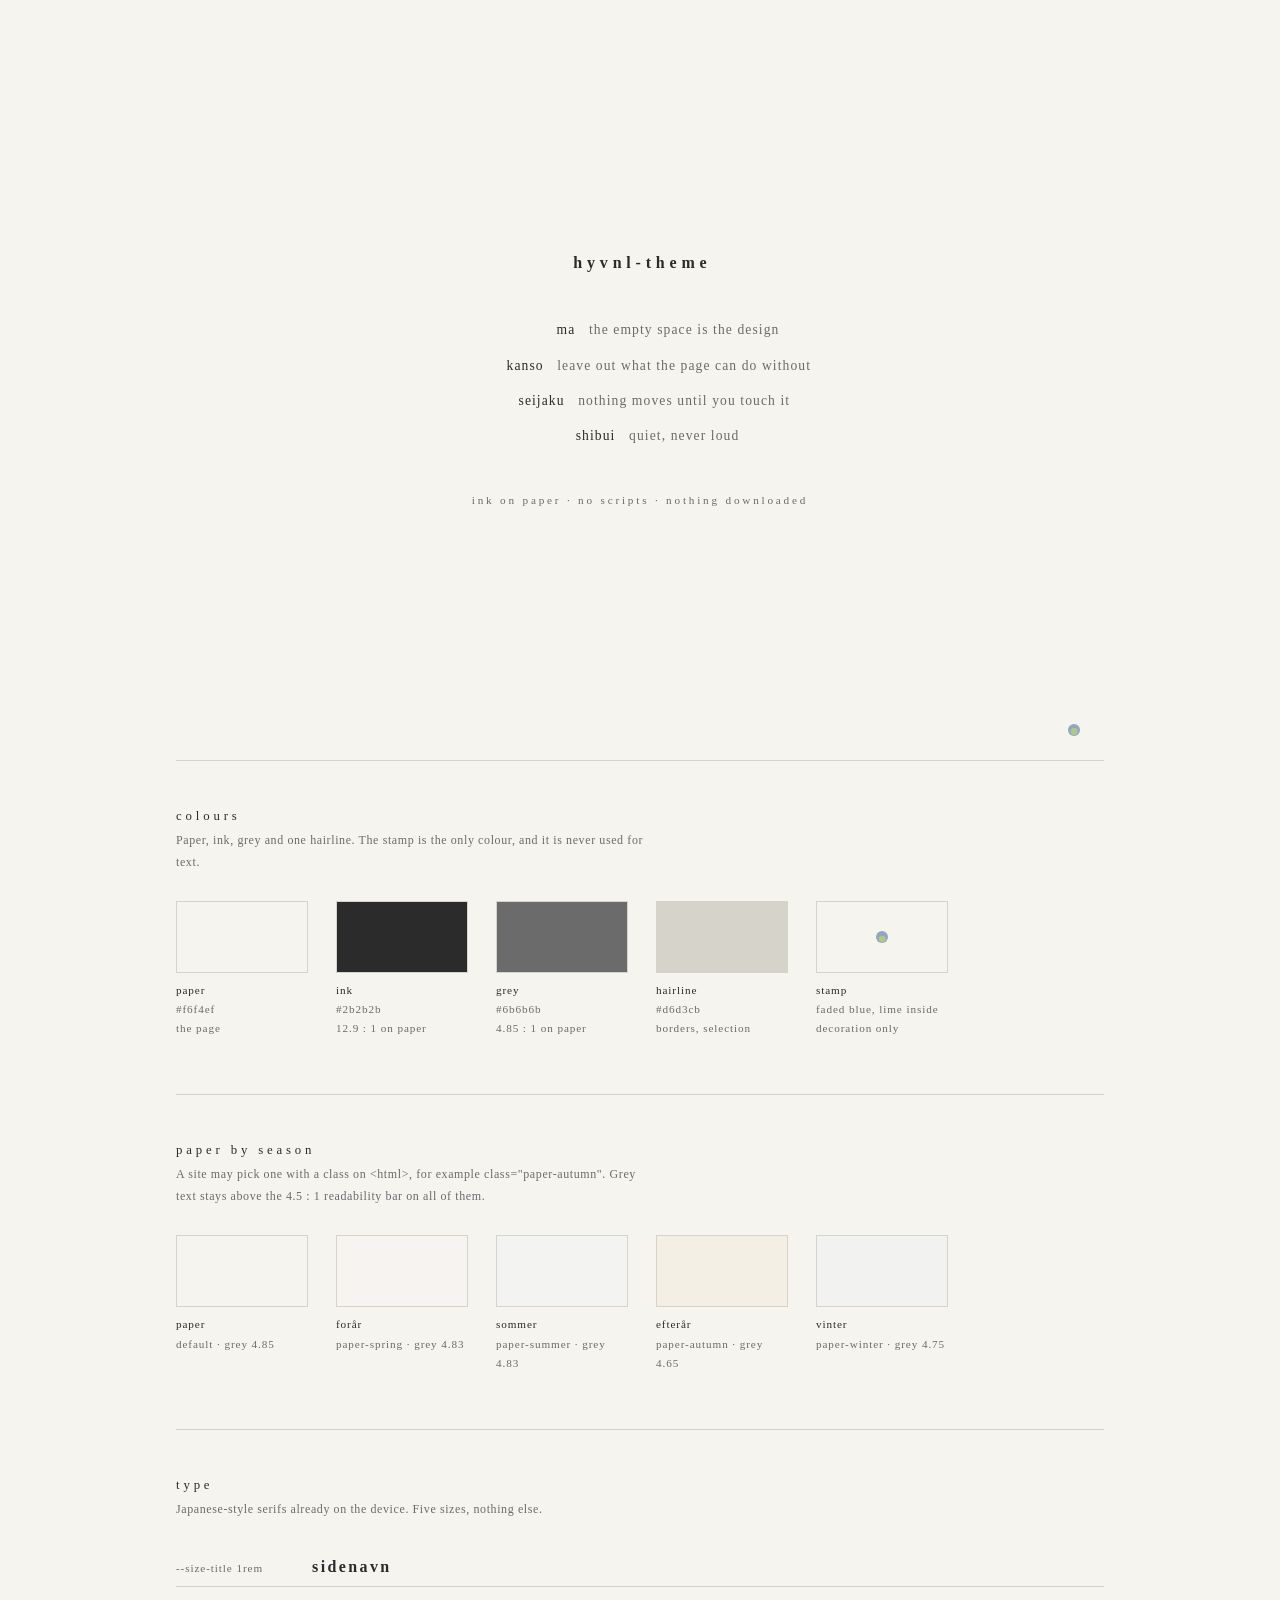
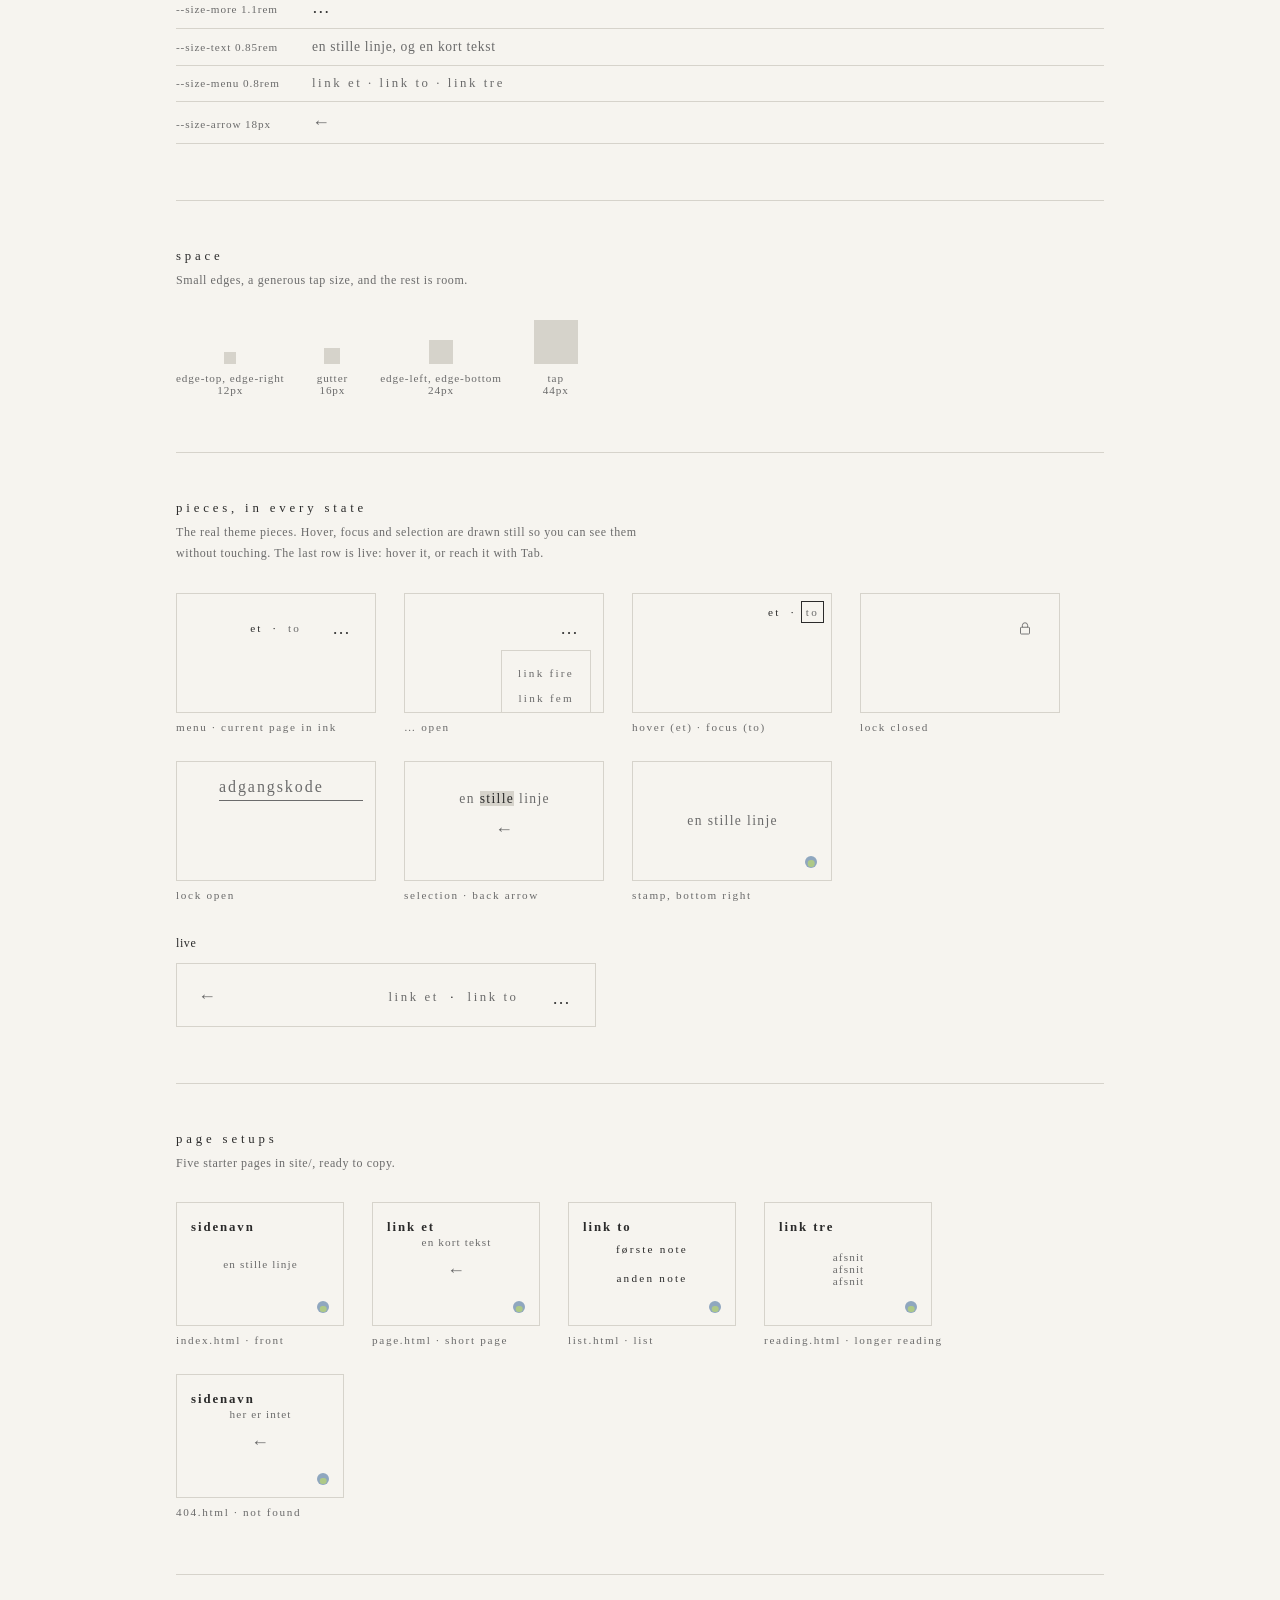
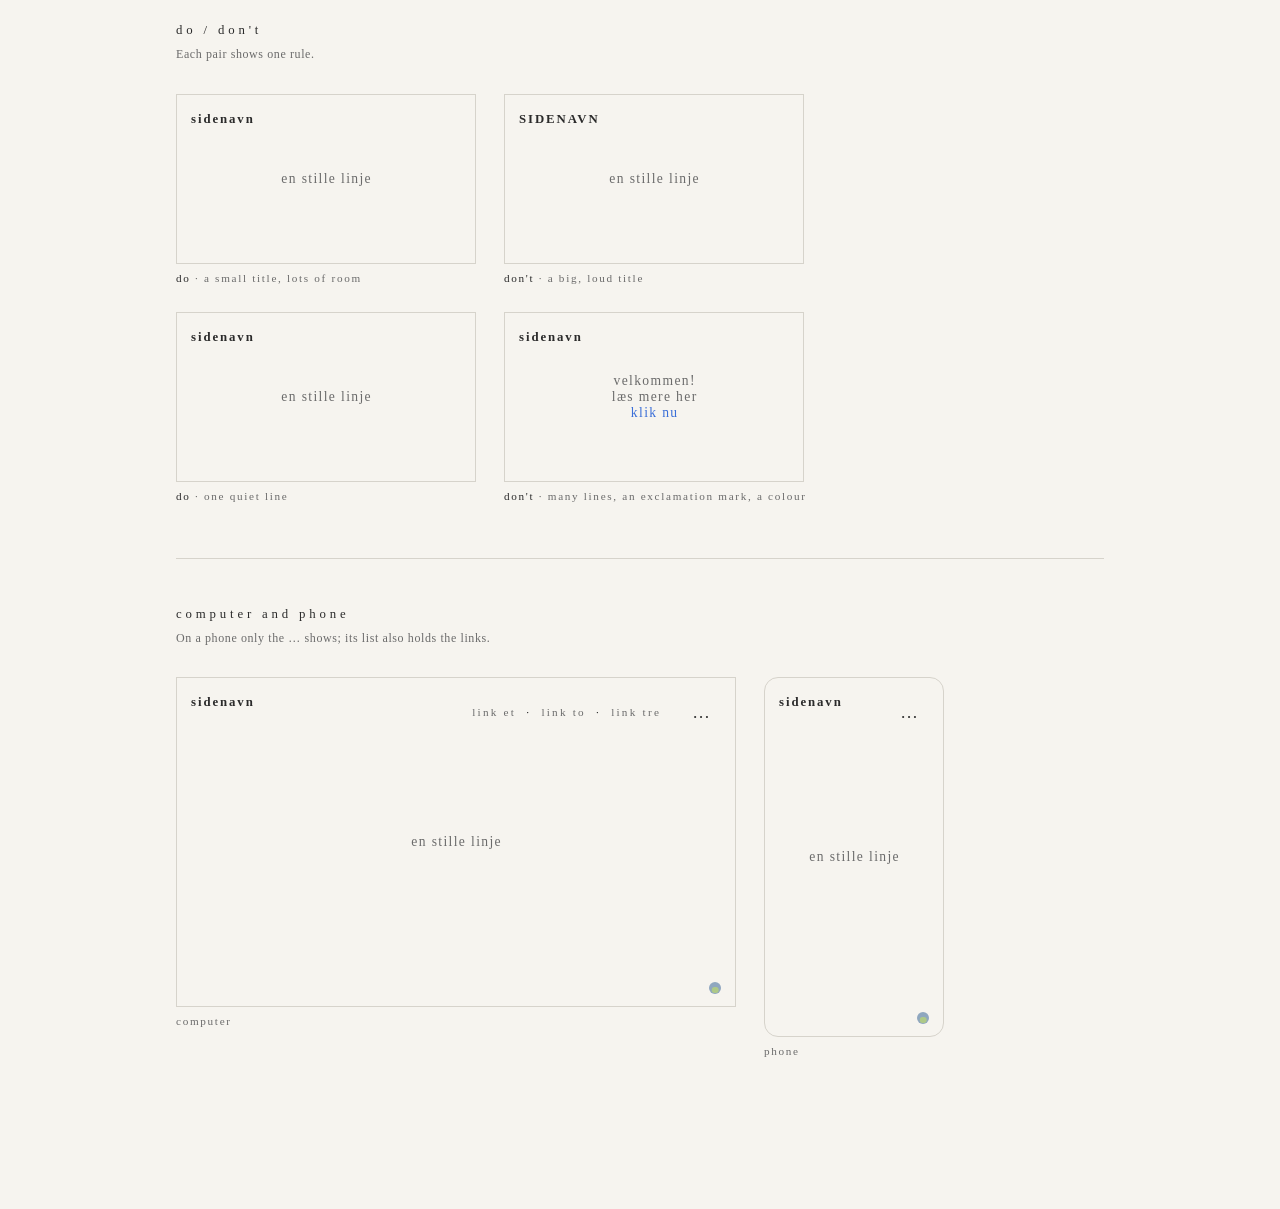
==== specimen/index.html @ 61dd1370 "fix: PNG backup for the tab icon (1.2.1) site/favicon-32.png is the stamp from favicon.svg as a 32x3" ====
<!doctype html>
<html lang="en">
<head>
<meta charset="utf-8">
<meta name="viewport" content="width=device-width, initial-scale=1">
<title>hyvnl-theme · specimen</title>
<link rel="stylesheet" href="../site/theme.css">
<link rel="stylesheet" href="specimen.css">
<link rel="icon" href="../site/favicon-32.png" sizes="32x32" type="image/png">
<link rel="icon" href="../site/favicon.svg" type="image/svg+xml">
<link rel="apple-touch-icon" href="../site/apple-touch-icon.png">
</head>
<body>
<div class="sp">

  <header class="sp-head" id="concept">
    <h1 class="sp-title">hyvnl-theme</h1>
    <ul class="concept">
      <li><b>ma</b>the empty space is the design</li>
      <li><b>kanso</b>leave out what the page can do without</li>
      <li><b>seijaku</b>nothing moves until you touch it</li>
      <li><b>shibui</b>quiet, never loud</li>
    </ul>
    <p class="sp-sub">ink on paper · no scripts · nothing downloaded</p>
    <span class="stamp" aria-hidden="true"></span>
  </header>

  <section class="sec" id="colours">
    <h2>colours</h2>
    <p>Paper, ink, grey and one hairline. The stamp is the only colour, and it is never used for text.</p>
    <div class="grid">
      <div class="sw"><div class="chip chip-paper"></div><b>paper</b>#f6f4ef<br>the page</div>
      <div class="sw"><div class="chip chip-ink"></div><b>ink</b>#2b2b2b<br>12.9 : 1 on paper</div>
      <div class="sw"><div class="chip chip-grey"></div><b>grey</b>#6b6b6b<br>4.85 : 1 on paper</div>
      <div class="sw"><div class="chip chip-hairline"></div><b>hairline</b>#d6d3cb<br>borders, selection</div>
      <div class="sw"><div class="chip"><span class="stamp" aria-hidden="true"></span></div><b>stamp</b>faded blue, lime inside<br>decoration only</div>
    </div>
  </section>

  <section class="sec" id="paper">
    <h2>paper by season</h2>
    <p>A site may pick one with a class on &lt;html&gt;, for example class="paper-autumn". Grey text stays above the 4.5 : 1 readability bar on all of them.</p>
    <div class="grid">
      <div class="sw"><div class="chip chip-paper"></div><b>paper</b>default · grey 4.85</div>
      <div class="sw"><div class="chip chip-spring"></div><b lang="da">forår</b>paper-spring · grey 4.83</div>
      <div class="sw"><div class="chip chip-summer"></div><b lang="da">sommer</b>paper-summer · grey 4.83</div>
      <div class="sw"><div class="chip chip-autumn"></div><b lang="da">efterår</b>paper-autumn · grey 4.65</div>
      <div class="sw"><div class="chip chip-winter"></div><b lang="da">vinter</b>paper-winter · grey 4.75</div>
    </div>
  </section>

  <section class="sec" id="type">
    <h2>type</h2>
    <p>Japanese-style serifs already on the device. Five sizes, nothing else.</p>
    <div class="type" lang="da">
      <div><code>--size-title 1rem</code><span class="t-title">sidenavn</span></div>
      <div><code>--size-more 1.1rem</code><span class="t-more">…</span></div>
      <div><code>--size-text 0.85rem</code><span class="t-text">en stille linje, og en kort tekst</span></div>
      <div><code>--size-menu 0.8rem</code><span class="t-menu">link et · link to · link tre</span></div>
      <div><code>--size-arrow 18px</code><span class="t-arrow">←</span></div>
    </div>
  </section>

  <section class="sec" id="space">
    <h2>space</h2>
    <p>Small edges, a generous tap size, and the rest is room.</p>
    <div class="space">
      <div><span class="box box-12"></span>edge-top, edge-right<br>12px</div>
      <div><span class="box box-16"></span>gutter<br>16px</div>
      <div><span class="box box-24"></span>edge-left, edge-bottom<br>24px</div>
      <div><span class="box box-44"></span>tap<br>44px</div>
    </div>
  </section>

  <section class="sec" id="pieces">
    <h2>pieces, in every state</h2>
    <p>The real theme pieces. Hover, focus and selection are drawn still so you can see them without touching. The last row is live: hover it, or reach it with Tab.</p>
    <div class="grid" lang="da" inert>
      <div><div class="frame"><nav class="menu"><ul class="menu-links"><li><a href="#" aria-current="page">et</a></li><li><span class="dot">·</span><a href="#">to</a></li></ul><details class="more"><summary>…</summary></details></nav></div><p class="cap" lang="en">menu · current page in ink</p></div>
      <div><div class="frame"><nav class="menu"><details class="more" open><summary>…</summary><ul><li><a href="#">link fire</a></li><li><a href="#">link fem</a></li></ul></details></nav></div><p class="cap" lang="en">… open</p></div>
      <div><div class="frame"><nav class="menu"><ul class="menu-links"><li><a href="#" class="show-hover">et</a></li><li><span class="dot">·</span><a href="#" class="show-focus">to</a></li></ul></nav></div><p class="cap" lang="en">hover (et) · focus (to)</p></div>
      <div><div class="frame"><form class="menu lock"><label class="lock-icon"><svg width="12" height="14" viewBox="0 0 16 18" fill="none" stroke="currentColor" stroke-width="1.2" focusable="false"><rect x="2" y="8" width="12" height="9" rx="1"/><path d="M4.5 8V5.5a3.5 3.5 0 0 1 7 0V8"/></svg></label></form></div><p class="cap" lang="en">lock closed</p></div>
      <div><div class="frame"><form class="menu lock" data-open><input class="lock-field" type="text" placeholder="adgangskode" aria-label="adgangskode"></form></div><p class="cap" lang="en">lock open</p></div>
      <div><div class="frame"><main class="center"><p class="line">en <span class="show-selection">stille</span> linje</p><a class="back" href="#">←</a></main></div><p class="cap" lang="en">selection · back arrow</p></div>
      <div><div class="frame"><main class="center"><p class="line">en stille linje</p><span class="stamp"></span></main></div><p class="cap" lang="en">stamp, bottom right</p></div>
    </div>
    <p class="cap"><b>live</b></p>
    <div class="live" lang="da">
      <a class="back" href="#pieces" aria-label="Tilbage til forsiden">←</a>
      <nav class="menu" aria-label="Menu"><ul class="menu-links"><li><a href="#pieces">link et</a></li><li><span class="dot" aria-hidden="true">·</span><a href="#pieces">link to</a></li></ul><details class="more"><summary aria-label="Flere links">…</summary><ul><li><a href="#pieces">link fire</a></li></ul></details></nav>
    </div>
  </section>

  <section class="sec" id="pages">
    <h2>page setups</h2>
    <p>Five starter pages in site/, ready to copy.</p>
    <div class="grid" lang="da" inert>
      <div><div class="frame frame-thumb"><main class="center"><p class="name">sidenavn</p><p class="line">en stille linje</p><span class="stamp"></span></main></div><p class="cap" lang="en">index.html · front</p></div>
      <div><div class="frame frame-thumb"><main class="center"><p class="name">link et</p><p class="line">en kort tekst</p><a class="back" href="#">←</a><span class="stamp"></span></main></div><p class="cap" lang="en">page.html · short page</p></div>
      <div><div class="frame frame-thumb"><main class="center"><p class="name">link to</p><ul class="list"><li>første note</li><li>anden note</li></ul><span class="stamp"></span></main></div><p class="cap" lang="en">list.html · list</p></div>
      <div><div class="frame frame-thumb"><main class="center reading"><p class="name">link tre</p><p class="line">afsnit</p><p class="line">afsnit</p><p class="line">afsnit</p><span class="stamp"></span></main></div><p class="cap" lang="en">reading.html · longer reading</p></div>
      <div><div class="frame frame-thumb"><main class="center"><p class="name">sidenavn</p><p class="line">her er intet</p><a class="back" href="#">←</a><span class="stamp"></span></main></div><p class="cap" lang="en">404.html · not found</p></div>
    </div>
  </section>

  <section class="sec" id="dodont">
    <h2>do / don't</h2>
    <p>Each pair shows one rule.</p>
    <div class="grid" lang="da" inert>
      <div><div class="frame frame-wide"><main class="center"><p class="name">sidenavn</p><p class="line">en stille linje</p></main></div><p class="cap" lang="en"><b>do</b> · a small title, lots of room</p></div>
      <div><div class="frame frame-wide"><main class="center"><p class="name dont-big">SIDENAVN</p><p class="line">en stille linje</p></main></div><p class="cap" lang="en"><b>don't</b> · a big, loud title</p></div>
      <div><div class="frame frame-wide"><main class="center"><p class="name">sidenavn</p><p class="line">en stille linje</p></main></div><p class="cap" lang="en"><b>do</b> · one quiet line</p></div>
      <div><div class="frame frame-wide"><main class="center"><p class="name">sidenavn</p><p class="line">velkommen!</p><p class="line">læs mere her</p><p class="line dont-colour">klik nu</p></main></div><p class="cap" lang="en"><b>don't</b> · many lines, an exclamation mark, a colour</p></div>
    </div>
  </section>

  <section class="sec" id="devices">
    <h2>computer and phone</h2>
    <p>On a phone only the … shows; its list also holds the links.</p>
    <div class="grid" lang="da" inert>
      <div><div class="frame frame-desk"><nav class="menu"><ul class="menu-links"><li><a href="#">link et</a></li><li><span class="dot">·</span><a href="#">link to</a></li><li><span class="dot">·</span><a href="#">link tre</a></li></ul><details class="more"><summary>…</summary></details></nav><main class="center"><p class="name">sidenavn</p><p class="line">en stille linje</p><span class="stamp"></span></main></div><p class="cap" lang="en">computer</p></div>
      <div><div class="frame frame-phone"><nav class="menu"><details class="more"><summary>…</summary></details></nav><main class="center"><p class="name">sidenavn</p><p class="line">en stille linje</p><span class="stamp"></span></main></div><p class="cap" lang="en">phone</p></div>
    </div>
  </section>

</div>
</body>
</html>
---- site/theme.css ----
/* hyvnl-theme 1.2.1
   The shared look for my sites: ink on paper, lots of empty space.
   Don't edit this copy. Change it in the hyvnl-theme repo, then copy it in again.
   Guide: GUIDE.md in the hyvnl-theme repo. */

/* ---------- tokens: every named value, by its job ---------- */
:root {
  /* colours (always light; the stamp is the only accent, never used for text) */
  --paper: #f6f4ef;
  --ink: #2b2b2b;
  --grey: #6b6b6b;
  --hairline: #d6d3cb;
  --stamp-blue: #8fa7bf;
  --stamp-lime: rgba(200, 230, 90, 0.55);

  /* paper by season: a site picks one with a class on <html> (see below) */
  --paper-spring: #f7f3f0;
  --paper-summer: #f3f4f1;
  --paper-autumn: #f4efe4;
  --paper-winter: #f2f2f0;

  /* font: Japanese-style serifs already on the device; nothing is downloaded */
  --font: "Hiragino Mincho ProN", "Yu Mincho", YuMincho, Georgia, serif;

  /* sizes */
  --size-title: 1rem;
  --size-menu: 0.8rem;
  --size-text: 0.85rem;
  --size-more: 1.1rem;
  --size-input: 16px;
  --size-arrow: 18px;
  --size-stamp: 12px;

  /* spacing */
  --edge-top: 12px;
  --edge-left: 24px;
  --edge-right: 12px;
  --edge-bottom: 24px;
  --tap: 44px;
  --gutter: 16px;

  /* motion: how slowly a link turns from grey to ink */
  --ink-fade: 0.6s;
}

/* ---------- paper by season: <html lang="da" class="paper-autumn"> ---------- */
:root.paper-spring { --paper: var(--paper-spring); }
:root.paper-summer { --paper: var(--paper-summer); }
:root.paper-autumn { --paper: var(--paper-autumn); }
:root.paper-winter { --paper: var(--paper-winter); }

/* ---------- base ---------- */
* { box-sizing: border-box; }
html, body { height: 100%; margin: 0; }
body {
  background: var(--paper);
  color: var(--ink);
  font-family: var(--font);
  font-weight: normal;
}
a { color: var(--grey); text-decoration: none; }
a:hover { color: var(--ink); }
a[aria-current="page"] { color: var(--ink); }
a:focus-visible, summary:focus-visible { outline: 1px solid var(--ink); outline-offset: 4px; }
::selection { background: var(--hairline); color: var(--ink); }
a, .lock-icon { transition: color var(--ink-fade) ease; }

/* ---------- menu: top right, links with a dot between, "…" folds out more ----------
   z-index keeps the menu above main.center (full height, positioned, and later in the page),
   so the links, "…" and the lock take clicks. The stamp stays below it. */
.menu {
  position: absolute;
  z-index: 2;
  top: var(--edge-top);
  right: var(--edge-right);
  display: flex;
  align-items: center;
  gap: 1.6em;
  font-size: var(--size-menu);
  letter-spacing: 0.2em;
}
.menu ul { margin: 0; padding: 0; list-style: none; }
.menu-links { display: flex; gap: 0.9em; }
.dot { margin-right: 0.9em; }
.more { position: relative; }
.more summary {
  display: block;
  min-width: var(--tap);
  line-height: var(--tap);
  text-align: center;
  list-style: none;
  cursor: pointer;
  color: var(--ink);
  font-size: var(--size-more);
  letter-spacing: 0;
}
.more summary::-webkit-details-marker { display: none; }
.more ul {
  position: absolute;
  top: 100%;
  right: 0;
  padding: 10px 16px;
  background: var(--paper);
  border: 1px solid var(--hairline);
  text-align: right;
  white-space: nowrap;
  line-height: 2.2;
}
.phone-only { display: none; }

/* ---------- centre: everything else sits in the middle of the screen ---------- */
.center {
  position: relative;
  min-height: 100%;
  display: flex;
  flex-direction: column;
  align-items: center;
  justify-content: center;
  padding: 0 var(--gutter);
  text-align: center;
}

/* ---------- reading: a longer page starts high instead of in the middle ---------- */
.center.reading {
  justify-content: flex-start;
  padding-top: 20vh;
  padding-bottom: 96px;
}

/* ---------- corner title: top left ---------- */
.name {
  position: absolute;
  top: var(--edge-top);
  left: var(--edge-left);
  margin: 0;
  line-height: var(--tap);
  font-size: var(--size-title);
  font-weight: 600;
  letter-spacing: 0.15em;
  white-space: nowrap;
}

/* ---------- centred line (padding-left balances the letter spacing) ---------- */
.line {
  margin: 0;
  font-size: var(--size-text);
  letter-spacing: 0.1em;
  padding-left: 0.1em;
  color: var(--grey);
}

/* ---------- body text ---------- */
.text {
  max-width: 26em;
  margin: 0;
  font-size: var(--size-text);
  line-height: 2;
  letter-spacing: 0.05em;
  color: var(--grey);
}
.text + .text { margin-top: 1.4em; }
.text + .back { margin-top: 16px; }

/* ---------- list: a quiet column of links ---------- */
.list {
  margin: 0;
  padding: 0;
  list-style: none;
  font-size: var(--size-menu);
  letter-spacing: 0.2em;
  line-height: 2.6;
}
.list + .back { margin-top: 16px; }

/* ---------- back arrow ---------- */
.back {
  display: block;
  width: var(--tap);
  line-height: var(--tap);
  text-align: center;
  font-size: var(--size-arrow);
  letter-spacing: 0;
}
.back:hover, .back:focus { color: var(--ink); }

/* ---------- lock: the icon turns into a password field, no script ---------- */
.lock-field {
  width: 0; opacity: 0; padding: 4px 0; margin: 0;
  border: 0; border-bottom: 1px solid var(--grey); border-radius: 0;
  background: transparent; color: var(--ink);
  font: inherit; font-size: var(--size-input); letter-spacing: 0.12em;
  outline: none;
  transition: width .25s ease, opacity .25s ease;
}
.lock-field::placeholder { color: var(--grey); opacity: 1; }
.lock-field:focus { border-bottom-color: var(--ink); }
.lock-icon {
  display: flex; width: var(--tap); height: var(--tap);
  align-items: center; justify-content: center;
  color: var(--grey); cursor: pointer;
}
.lock-icon:hover { color: var(--ink); }
.lock:focus-within .lock-field, .lock[data-open] .lock-field { width: 9em; opacity: 1; }
.lock:focus-within .lock-icon, .lock[data-open] .lock-icon { display: none; }

/* ---------- stamp: a faded blue dot with a lime dot low inside, bottom right ----------
   Decoration only: <span class="stamp" aria-hidden="true"></span> as the last thing in main.center. */
.stamp {
  position: absolute;
  right: var(--edge-left);
  bottom: var(--edge-bottom);
  width: var(--size-stamp);
  height: var(--size-stamp);
  border-radius: 50%;
  background: var(--stamp-blue);
}
.stamp::after {
  content: "";
  position: absolute;
  left: 50%;
  bottom: 1px;
  width: 55%;
  height: 55%;
  transform: translateX(-50%);
  border-radius: 50%;
  background: var(--stamp-lime);
}

/* ---------- read by screen readers only ---------- */
.visually-hidden {
  position: absolute; width: 1px; height: 1px; padding: 0; margin: -1px;
  overflow: hidden; clip: rect(0 0 0 0); white-space: nowrap; border: 0;
}

/* ---------- less motion when the device asks for it ---------- */
@media (prefers-reduced-motion: reduce) {
  .lock-field, a, .lock-icon { transition: none; }
}

/* ---------- phone: narrower than 600px, only "…" shows ----------
   The number is written out because CSS doesn't allow variables inside @media. */
@media (max-width: 599px) {
  .menu-links { display: none; }
  .phone-only { display: block; }
}

/* ---------- print: ink on white paper, title and words only ---------- */
@media print {
  body { background: #fff; color: #000; }
  .menu, .back, .stamp { display: none; }
  .center, .center.reading { display: block; min-height: 0; padding: 0; text-align: left; }
  .name { position: static; margin-bottom: 1em; }
  .line, .text, .list, a { color: #000; }
  .text { max-width: none; }
}
---- specimen/specimen.css ----
/* hyvnl-theme specimen: layout for the specimen page only.
   Not part of the theme; sites never copy it. Colours and sizes come from theme tokens. */

body { height: auto; }
.sp { max-width: 960px; margin: 0 auto; padding: 0 var(--gutter) 96px; }

/* opening screen */
.sp-head {
  position: relative;
  min-height: min(92vh, 760px);
  display: flex; flex-direction: column; align-items: center; justify-content: center;
  text-align: center;
}
.sp-title { margin: 0 0 40px; font-size: var(--size-title); font-weight: 600; letter-spacing: 0.3em; padding-left: 0.3em; }
.concept { margin: 0; padding: 0; list-style: none; font-size: var(--size-text); letter-spacing: 0.08em; line-height: 2.6; color: var(--grey); }
.concept b { display: inline-block; min-width: 5.5em; margin-right: 1em; text-align: right; font-weight: normal; color: var(--ink); }
.sp-sub { margin: 40px 0 0; font-size: 0.7rem; letter-spacing: 0.25em; color: var(--grey); }

/* sections */
.sec { padding: 48px 0 56px; border-top: 1px solid var(--hairline); }
.sec h2 { margin: 0 0 6px; font-size: var(--size-menu); font-weight: normal; letter-spacing: 0.3em; }
.sec > p { max-width: 40em; margin: 0 0 28px; font-size: 0.75rem; line-height: 1.8; letter-spacing: 0.05em; color: var(--grey); }
.grid { display: flex; flex-wrap: wrap; gap: 28px; align-items: flex-start; }
.cap { margin: 8px 0 0; font-size: 0.7rem; letter-spacing: 0.15em; color: var(--grey); }
.cap b { font-weight: normal; color: var(--ink); }
.grid + .cap { margin: 32px 0 8px; }

/* a frame: a small copy of a page made of real theme pieces */
.grid > div { max-width: 100%; }
.frame { max-width: 100%; position: relative; width: 200px; height: 120px; overflow: hidden; background: var(--paper); border: 1px solid var(--hairline); }
.frame .center { height: 100%; }
.frame .menu { font-size: 0.7rem; }
.frame .name { font-size: 0.8rem; left: 14px; top: 2px; }
.frame .stamp { right: 14px; bottom: 12px; }
.frame-wide { width: 300px; height: 170px; }
.frame-desk { width: 560px; height: 330px; }
.frame-phone { width: 180px; height: 360px; border-radius: 14px; }
.frame-thumb { width: 168px; height: 124px; }
.frame-thumb .line, .frame-thumb .list { font-size: 0.7rem; }
.frame .center.reading { padding-top: 48px; padding-bottom: 0; }
/* frames and the live row show the computer menu on every screen, not the phone one */
.frame .menu-links, .live .menu-links { display: flex; }
/* on a phone the computer frame is drawn as a half-size miniature, so its menu fits */
@media (max-width: 599px) {
  .frame-desk.frame-desk { width: 560px; zoom: 0.5; }
}

/* colour chips */
.sw { width: 132px; font-size: 0.7rem; line-height: 1.7; letter-spacing: 0.08em; color: var(--grey); }
.sw b { display: block; font-weight: normal; color: var(--ink); }
.chip { height: 72px; margin-bottom: 8px; border: 1px solid var(--hairline); display: flex; align-items: center; justify-content: center; }
.chip .stamp { position: relative; right: auto; bottom: auto; }
.chip-paper { background: var(--paper); }
.chip-ink { background: var(--ink); }
.chip-grey { background: var(--grey); }
.chip-hairline { background: var(--hairline); }
.chip-spring { background: var(--paper-spring); }
.chip-summer { background: var(--paper-summer); }
.chip-autumn { background: var(--paper-autumn); }
.chip-winter { background: var(--paper-winter); }

/* type scale */
.type div { display: flex; align-items: baseline; gap: 24px; padding: 10px 0; border-bottom: 1px solid var(--hairline); }
.type code { flex: none; width: 10em; font-family: var(--font); font-size: 0.7rem; letter-spacing: 0.08em; color: var(--grey); }
.t-title { font-size: var(--size-title); font-weight: 600; letter-spacing: 0.15em; }
.t-more { font-size: var(--size-more); }
.t-text { font-size: var(--size-text); letter-spacing: 0.05em; color: var(--grey); }
.t-menu { font-size: var(--size-menu); letter-spacing: 0.2em; color: var(--grey); }
.t-arrow { font-size: var(--size-arrow); color: var(--grey); }

/* space boxes */
.space { display: flex; flex-wrap: wrap; gap: 32px; align-items: flex-end; }
.space div { font-size: 0.7rem; letter-spacing: 0.08em; text-align: center; color: var(--grey); }
.box { display: block; margin: 0 auto 8px; background: var(--hairline); }
.box-12 { width: var(--edge-top); height: var(--edge-top); }
.box-16 { width: var(--gutter); height: var(--gutter); }
.box-24 { width: var(--edge-left); height: var(--edge-left); }
.box-44 { width: var(--tap); height: var(--tap); }

/* states drawn still, using only theme tokens */
.show-hover { color: var(--ink); }
.show-focus { outline: 1px solid var(--ink); outline-offset: 4px; }
.show-selection { background: var(--hairline); color: var(--ink); }

/* the live row: real pieces you can hover and Tab to */
.live { position: relative; height: 64px; max-width: 420px; border: 1px solid var(--hairline); }
.live .back { position: absolute; left: 8px; top: 10px; }

/* do / don't: the wrong examples, only here */
.dont-big { font-size: 1.6rem; }
.dont-colour { color: #3b6fd8; }

@media (max-width: 599px) {
  .frame-desk { width: 100%; }
  .type code { width: 8em; }
}
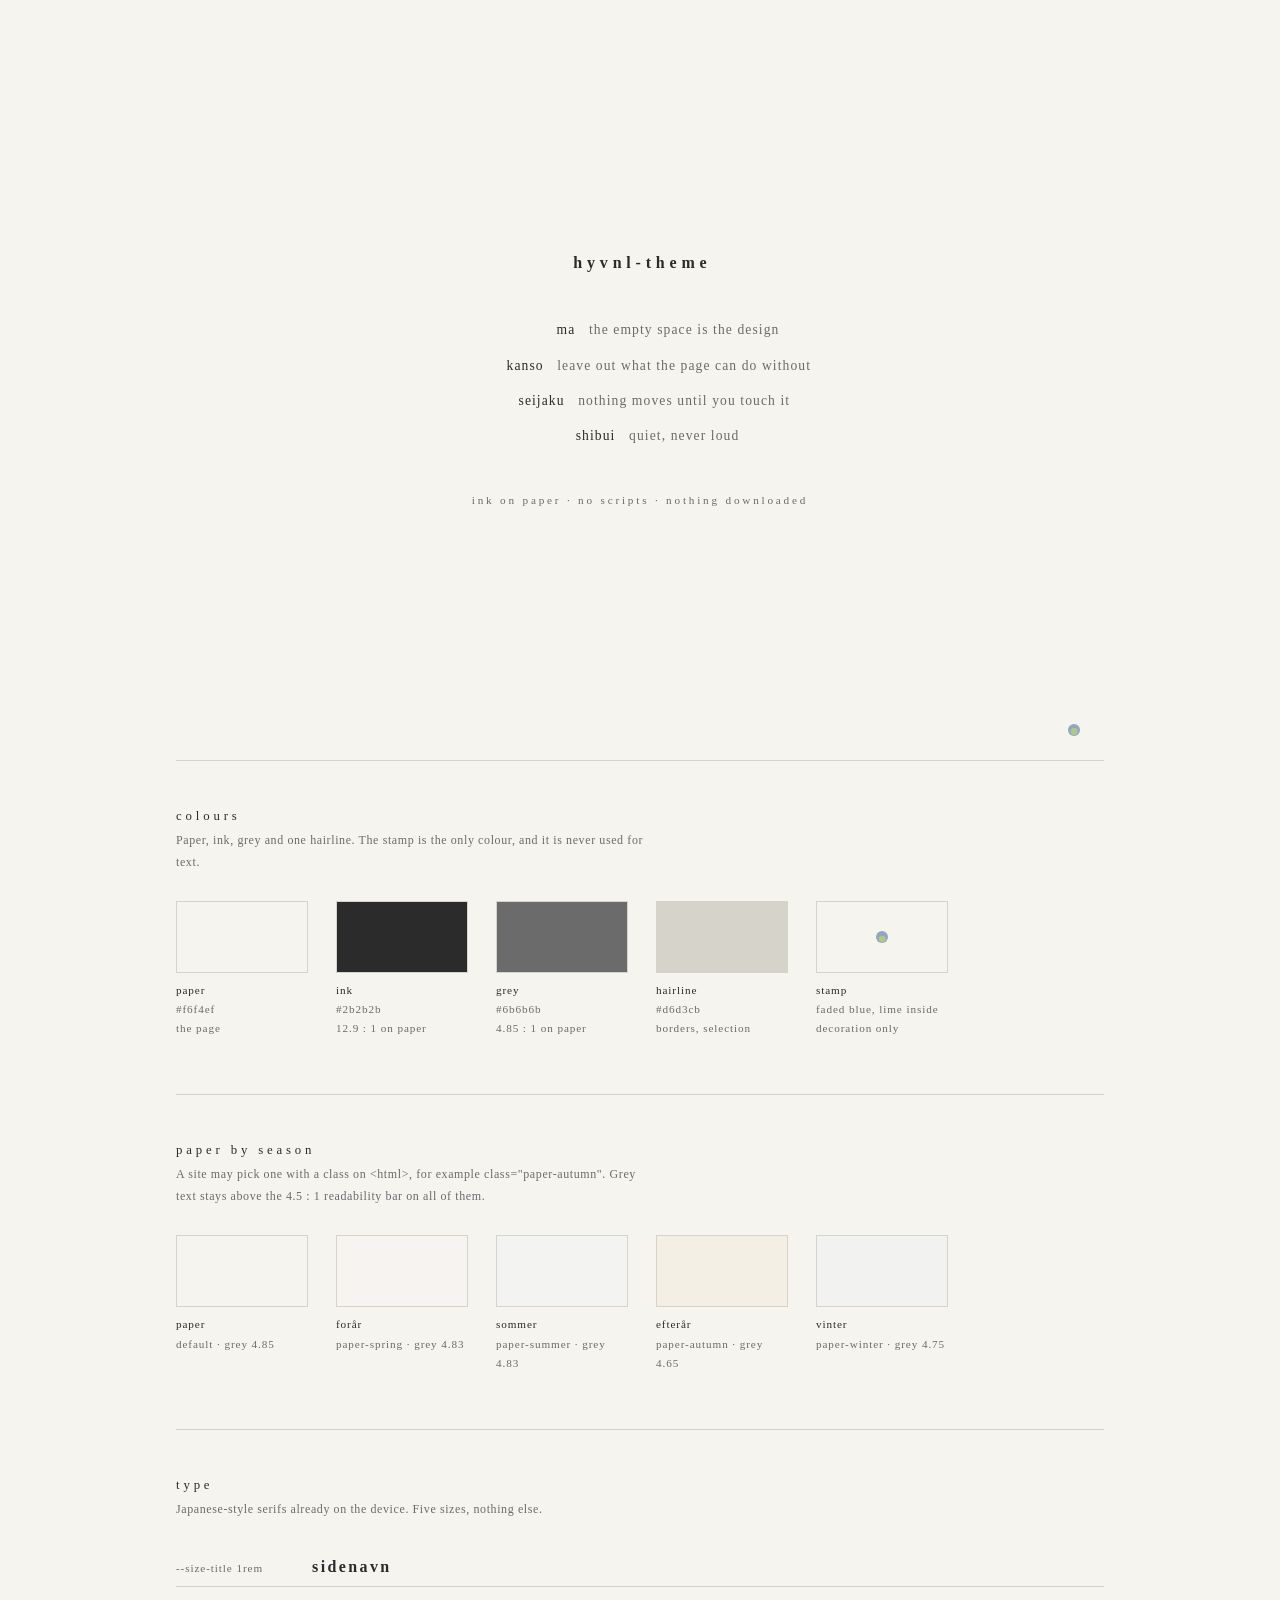
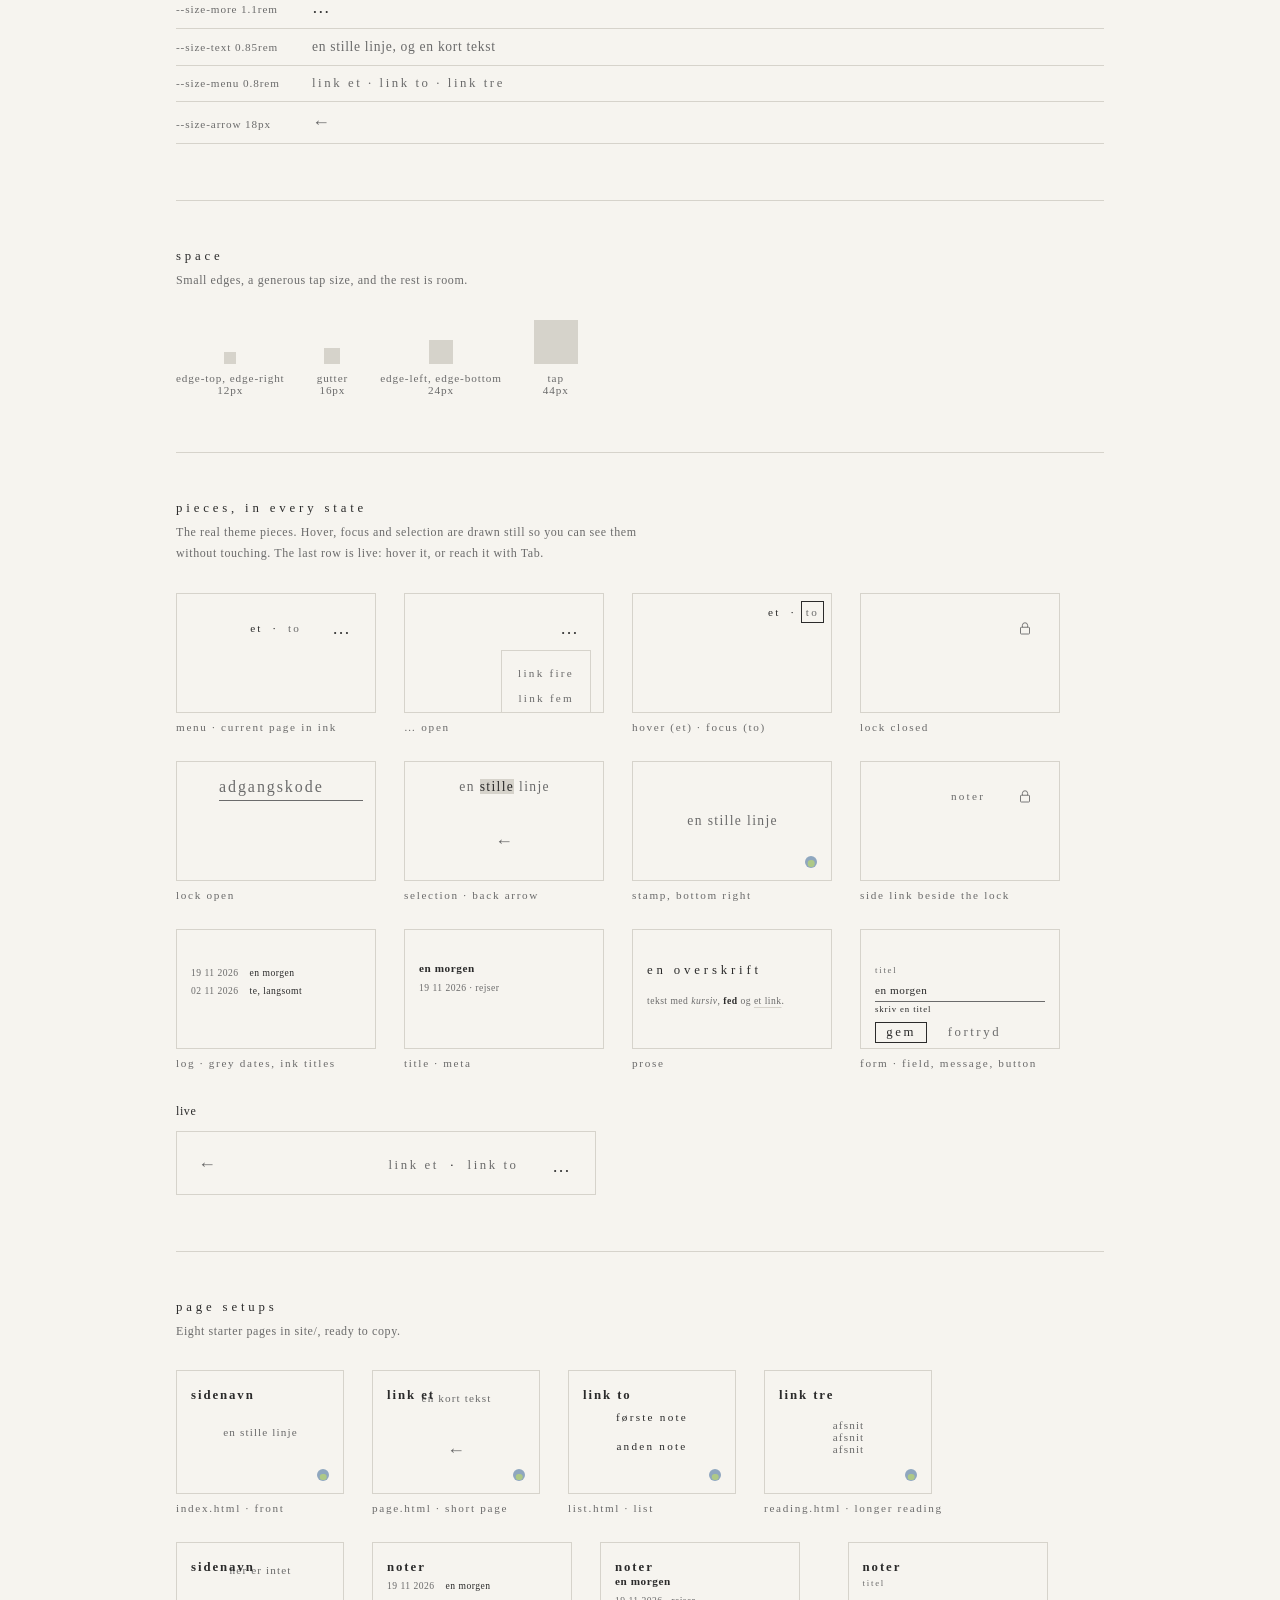
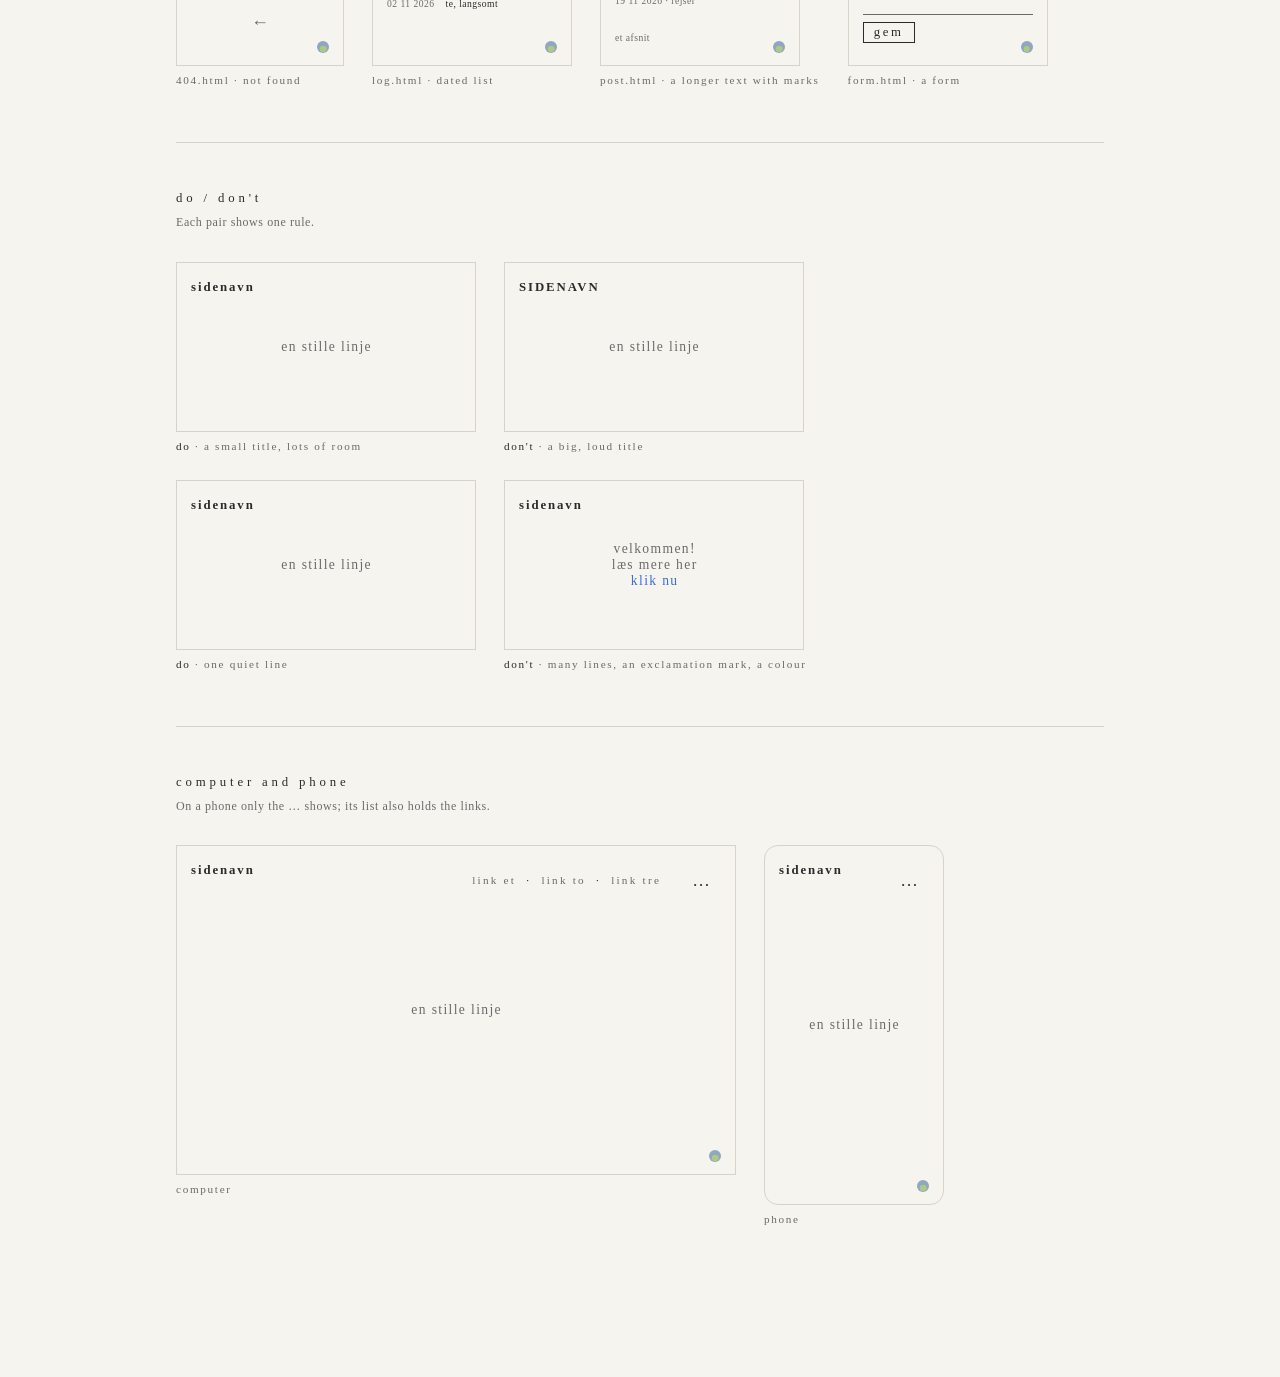
==== commit b1d39e22: "feat: side link, log, prose and form pieces; three starter pages (1.3.0) Co-Authored-By: Claude Sonn" ====
--- a/specimen/index.html
+++ b/specimen/index.html
@@ -83,6 +83,11 @@
       <div><div class="frame"><form class="menu lock" data-open><input class="lock-field" type="text" placeholder="adgangskode" aria-label="adgangskode"></form></div><p class="cap" lang="en">lock open</p></div>
       <div><div class="frame"><main class="center"><p class="line">en <span class="show-selection">stille</span> linje</p><a class="back" href="#">←</a></main></div><p class="cap" lang="en">selection · back arrow</p></div>
       <div><div class="frame"><main class="center"><p class="line">en stille linje</p><span class="stamp"></span></main></div><p class="cap" lang="en">stamp, bottom right</p></div>
+      <div><div class="frame"><div class="menu"><form class="lock"><label class="lock-icon"><svg width="12" height="14" viewBox="0 0 16 18" fill="none" stroke="currentColor" stroke-width="1.2" focusable="false"><rect x="2" y="8" width="12" height="9" rx="1"/><path d="M4.5 8V5.5a3.5 3.5 0 0 1 7 0V8"/></svg></label></form><a class="menu-side" href="#">noter</a></div></div><p class="cap" lang="en">side link beside the lock</p></div>
+      <div><div class="frame"><main class="center reading"><ol class="log"><li><time class="log-date">19 11 2026</time><a href="#">en morgen</a></li><li><time class="log-date">02 11 2026</time><a href="#">te, langsomt</a></li></ol></main></div><p class="cap" lang="en">log · grey dates, ink titles</p></div>
+      <div><div class="frame"><main class="center reading"><p class="title">en morgen</p><p class="meta">19 11 2026 · <a href="#">rejser</a></p></main></div><p class="cap" lang="en">title · meta</p></div>
+      <div><div class="frame"><main class="center reading"><div class="prose"><h2>en overskrift</h2><p>tekst med <em>kursiv</em>, <strong>fed</strong> og <a href="#">et link</a>.</p></div></main></div><p class="cap" lang="en">prose</p></div>
+      <div><div class="frame"><main class="center reading"><div class="form"><label class="field-label">titel</label><input class="field" type="text" value="en morgen"><p class="notice">skriv en titel</p><div class="actions"><button class="button" type="button">gem</button><a href="#">fortryd</a></div></div></main></div><p class="cap" lang="en">form · field, message, button</p></div>
     </div>
     <p class="cap"><b>live</b></p>
     <div class="live" lang="da">
@@ -93,13 +98,16 @@
 
   <section class="sec" id="pages">
     <h2>page setups</h2>
-    <p>Five starter pages in site/, ready to copy.</p>
+    <p>Eight starter pages in site/, ready to copy.</p>
     <div class="grid" lang="da" inert>
       <div><div class="frame frame-thumb"><main class="center"><p class="name">sidenavn</p><p class="line">en stille linje</p><span class="stamp"></span></main></div><p class="cap" lang="en">index.html · front</p></div>
       <div><div class="frame frame-thumb"><main class="center"><p class="name">link et</p><p class="line">en kort tekst</p><a class="back" href="#">←</a><span class="stamp"></span></main></div><p class="cap" lang="en">page.html · short page</p></div>
       <div><div class="frame frame-thumb"><main class="center"><p class="name">link to</p><ul class="list"><li>første note</li><li>anden note</li></ul><span class="stamp"></span></main></div><p class="cap" lang="en">list.html · list</p></div>
       <div><div class="frame frame-thumb"><main class="center reading"><p class="name">link tre</p><p class="line">afsnit</p><p class="line">afsnit</p><p class="line">afsnit</p><span class="stamp"></span></main></div><p class="cap" lang="en">reading.html · longer reading</p></div>
       <div><div class="frame frame-thumb"><main class="center"><p class="name">sidenavn</p><p class="line">her er intet</p><a class="back" href="#">←</a><span class="stamp"></span></main></div><p class="cap" lang="en">404.html · not found</p></div>
+      <div><div class="frame frame-thumb"><main class="center reading"><p class="name">noter</p><ol class="log"><li><time class="log-date">19 11 2026</time><a href="#">en morgen</a></li><li><time class="log-date">02 11 2026</time><a href="#">te, langsomt</a></li></ol><span class="stamp"></span></main></div><p class="cap" lang="en">log.html · dated list</p></div>
+      <div><div class="frame frame-thumb"><main class="center reading"><p class="name">noter</p><p class="title">en morgen</p><p class="meta">19 11 2026 · rejser</p><div class="prose"><p>et afsnit</p></div><span class="stamp"></span></main></div><p class="cap" lang="en">post.html · a longer text with marks</p></div>
+      <div><div class="frame frame-thumb"><main class="center reading"><p class="name">noter</p><div class="form"><label class="field-label">titel</label><input class="field" type="text"><div class="actions"><button class="button" type="button">gem</button></div></div><span class="stamp"></span></main></div><p class="cap" lang="en">form.html · a form</p></div>
     </div>
   </section>
 
--- a/site/theme.css
+++ b/site/theme.css
@@ -1,4 +1,4 @@
-/* hyvnl-theme 1.2.1
+/* hyvnl-theme 1.3.0
    The shared look for my sites: ink on paper, lots of empty space.
    Don't edit this copy. Change it in the hyvnl-theme repo, then copy it in again.
    Guide: GUIDE.md in the hyvnl-theme repo. */
@@ -38,6 +38,7 @@
   --edge-bottom: 24px;
   --tap: 44px;
   --gutter: 16px;
+  --column: 22rem; /* width of a left-aligned column: 26em of body text */
 
   /* motion: how slowly a link turns from grey to ink */
   --ink-fade: 0.6s;
@@ -183,6 +184,134 @@
 }
 .back:hover, .back:focus { color: var(--ink); }
 
+/* ---------- side link: one link at the start of the top-right corner ----------
+   Shows on phones too. Steps aside while the password field is open, so the field fits. */
+.lock { display: flex; align-items: center; }
+.menu-side { display: block; line-height: var(--tap); }
+/* Beside a lock, the link is written AFTER the lock form (so pressing it never opens the field)
+   and shown before it. While the field is open, the link steps aside so the field fits. */
+.lock ~ .menu-side { order: -1; }
+.lock:focus-within ~ .menu-side, .lock[data-open] ~ .menu-side { display: none; }
+
+/* ---------- column: a left-aligned column for longer pages (log, post, form) ---------- */
+.log, .title, .meta, .prose, .form {
+  width: 100%;
+  max-width: var(--column);
+  text-align: left;
+  overflow-wrap: anywhere;
+}
+
+/* ---------- title: a page's own title in the column, when the corner holds the site part ---------- */
+.title {
+  margin: 0;
+  font-size: var(--size-title);
+  font-weight: 600;
+  letter-spacing: 0.1em;
+  line-height: 1.6;
+}
+
+/* ---------- meta: a grey line of small facts, with · between ---------- */
+.meta {
+  margin: 0;
+  font-size: var(--size-menu);
+  letter-spacing: 0.1em;
+  line-height: 2;
+  color: var(--grey);
+}
+.title + .meta { margin-top: 0.4em; }
+.meta + .prose, .meta + .log, .meta + .form, .title + .log, .title + .form { margin-top: 2.4em; }
+.prose + .meta, .log + .meta { margin-top: 2.4em; }
+.meta + .back, .prose + .back, .log + .back, .form + .back, .line + .back { margin-top: 24px; }
+.line + .form { margin-top: 2em; }
+
+/* ---------- log: grey dates next to ink titles ---------- */
+.log {
+  margin: 0;
+  padding: 0;
+  list-style: none;
+  font-size: var(--size-menu);
+  letter-spacing: 0.1em;
+  line-height: 1.8;
+}
+.log li { display: grid; grid-template-columns: 7.5em 1fr; gap: 0 1.2em; padding: 0.5em 0; }
+.log-date { color: var(--grey); white-space: nowrap; }
+.log a { color: var(--ink); text-underline-offset: 0.3em; text-decoration-color: var(--hairline); }
+.log a:hover { text-decoration-line: underline; }
+
+/* ---------- prose: longer text with simple marks ---------- */
+.prose {
+  font-size: var(--size-text);
+  line-height: 2;
+  letter-spacing: 0.05em;
+  color: var(--grey);
+}
+.prose > * { margin: 0; }
+.prose > * + * { margin-top: 1.4em; }
+.prose > * + h2, .prose > * + h3 { margin-top: 2.4em; }
+.prose h2, .prose h3 { font-size: var(--size-text); line-height: 1.6; letter-spacing: 0.1em; color: var(--ink); }
+.prose h2 { font-weight: 600; }
+.prose h3 { font-weight: normal; }
+.prose ul, .prose ol { padding-left: 1.4em; }
+.prose strong { font-weight: 600; color: var(--ink); }
+.prose a { text-decoration: underline; text-decoration-color: var(--hairline); text-underline-offset: 0.3em; }
+.prose a:hover { text-decoration-color: var(--ink); }
+
+/* ---------- form: labels, fields and one quiet button, no script ---------- */
+.form { margin: 0; }
+.field-label {
+  display: block;
+  font-size: var(--size-menu);
+  letter-spacing: 0.2em;
+  color: var(--grey);
+}
+.field-label:not(:first-child) { margin-top: 2em; }
+.field, .area {
+  display: block;
+  width: 100%;
+  margin: 0.3em 0 0;
+  border: 0;
+  border-radius: 0;
+  background: transparent;
+  color: var(--ink);
+  font: inherit;
+  font-size: var(--size-input);
+  letter-spacing: 0.05em;
+  outline: none;
+}
+.field { padding: 6px 0; border-bottom: 1px solid var(--grey); }
+.area { min-height: 18em; padding: 10px; border: 1px solid var(--hairline); line-height: 1.8; resize: vertical; }
+.field:focus, .area:focus { border-color: var(--ink); }
+.hint {
+  margin: 0.5em 0 0;
+  font-size: var(--size-menu);
+  letter-spacing: 0.05em;
+  line-height: 1.8;
+  color: var(--grey);
+}
+.notice { margin: 0.5em 0 0; font-size: var(--size-menu); letter-spacing: 0.1em; line-height: 1.8; color: var(--ink); }
+.actions {
+  display: flex;
+  align-items: center;
+  gap: 1.6em;
+  margin-top: 2.4em;
+  font-size: var(--size-menu);
+  letter-spacing: 0.2em;
+}
+.button {
+  min-height: var(--tap);
+  padding: 0 1.6em;
+  border: 1px solid var(--ink);
+  border-radius: 0;
+  background: transparent;
+  color: var(--ink);
+  font: inherit;
+  letter-spacing: 0.2em;
+  cursor: pointer;
+  transition: background-color var(--ink-fade) ease, color var(--ink-fade) ease;
+}
+.button:hover { background: var(--ink); color: var(--paper); }
+.button:focus-visible { outline: 1px solid var(--ink); outline-offset: 4px; }
+
 /* ---------- lock: the icon turns into a password field, no script ---------- */
 .lock-field {
   width: 0; opacity: 0; padding: 4px 0; margin: 0;
@@ -234,7 +363,7 @@
 
 /* ---------- less motion when the device asks for it ---------- */
 @media (prefers-reduced-motion: reduce) {
-  .lock-field, a, .lock-icon { transition: none; }
+  .lock-field, a, .lock-icon, .button { transition: none; }
 }
 
 /* ---------- phone: narrower than 600px, only "…" shows ----------
@@ -247,9 +376,9 @@
 /* ---------- print: ink on white paper, title and words only ---------- */
 @media print {
   body { background: #fff; color: #000; }
-  .menu, .back, .stamp { display: none; }
+  .menu, .back, .stamp, .form, .actions { display: none; }
   .center, .center.reading { display: block; min-height: 0; padding: 0; text-align: left; }
   .name { position: static; margin-bottom: 1em; }
-  .line, .text, .list, a { color: #000; }
-  .text { max-width: none; }
-}
+  .line, .text, .list, .meta, .prose, .log-date, a { color: #000; }
+  .text, .log, .title, .meta, .prose { max-width: none; }
+}
--- a/specimen/specimen.css
+++ b/specimen/specimen.css
@@ -38,6 +38,22 @@
 .frame-thumb { width: 168px; height: 124px; }
 .frame-thumb .line, .frame-thumb .list { font-size: 0.7rem; }
 .frame .center.reading { padding-top: 48px; padding-bottom: 0; }
+/* the 1.3.0 pieces, drawn small so they fit a frame */
+.frame .log, .frame .meta, .frame .title, .frame .prose, .frame .form { font-size: 0.6rem; letter-spacing: 0.05em; line-height: 1.5; }
+.frame .title { font-size: 0.7rem; }
+.frame .prose { line-height: 1.5; }
+.frame .log li { grid-template-columns: 5.5em 1fr; gap: 0 0.6em; padding: 0.2em 0; }
+.frame .field-label { font-size: 0.55rem; }
+.frame .field { font-size: 0.7rem; padding: 2px 0; }
+.frame .actions { margin-top: 0.5em; }
+.frame .notice { font-size: 0.55rem; margin: 0.2em 0 0; line-height: 1.3; }
+.frame .center.reading:has(.form) { padding-top: 18px; }
+.frame .button { min-height: 20px; padding: 0 0.8em; }
+.frame .center.reading:has(.log, .title, .prose, .form) { padding-top: 34px; padding-left: 14px; padding-right: 14px; }
+.frame .center.reading:has(.title, .prose) { padding-top: 30px; }
+.frame .center.reading:has(.title) .name { top: 2px; }
+.frame-thumb .center.reading:has(.log, .title, .form) { align-items: flex-start; }
+.frame-thumb:has(.log, .title, .form) { width: 200px; }
 /* frames and the live row show the computer menu on every screen, not the phone one */
 .frame .menu-links, .live .menu-links { display: flex; }
 /* on a phone the computer frame is drawn as a half-size miniature, so its menu fits */
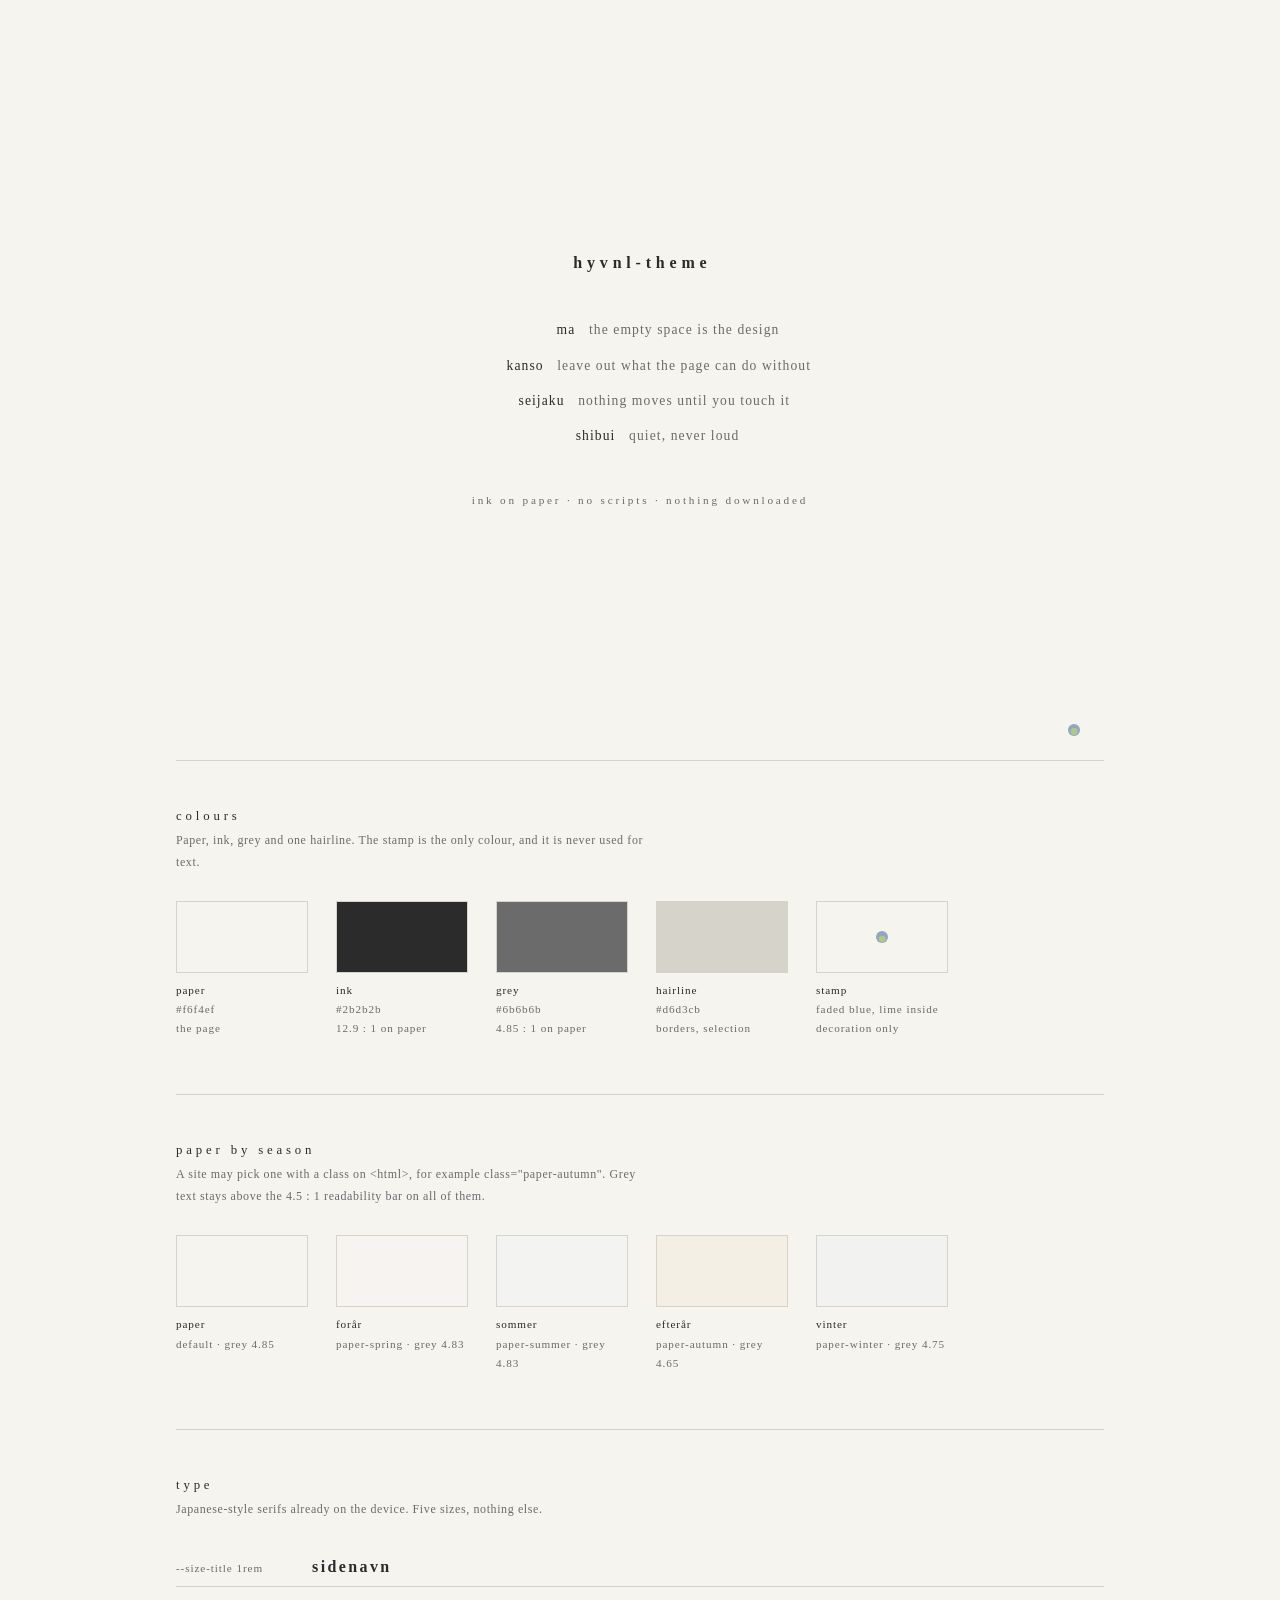
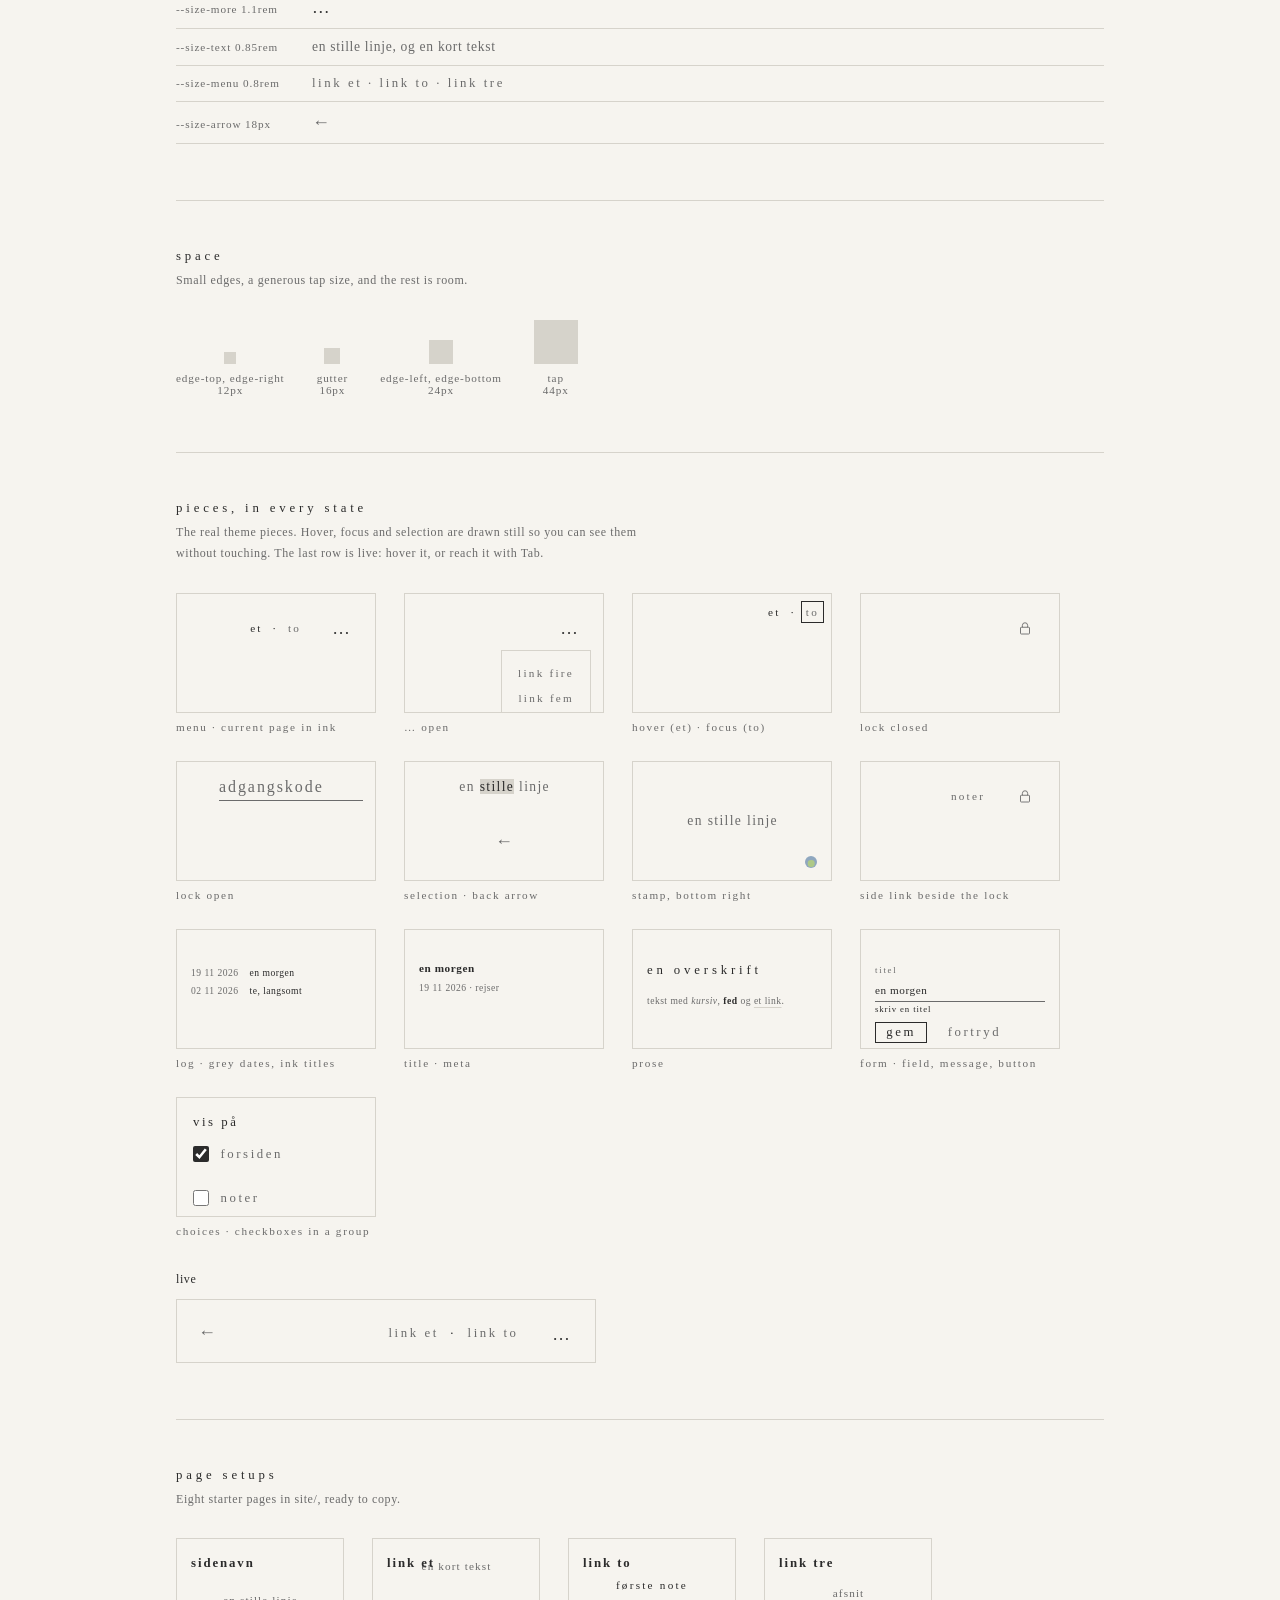
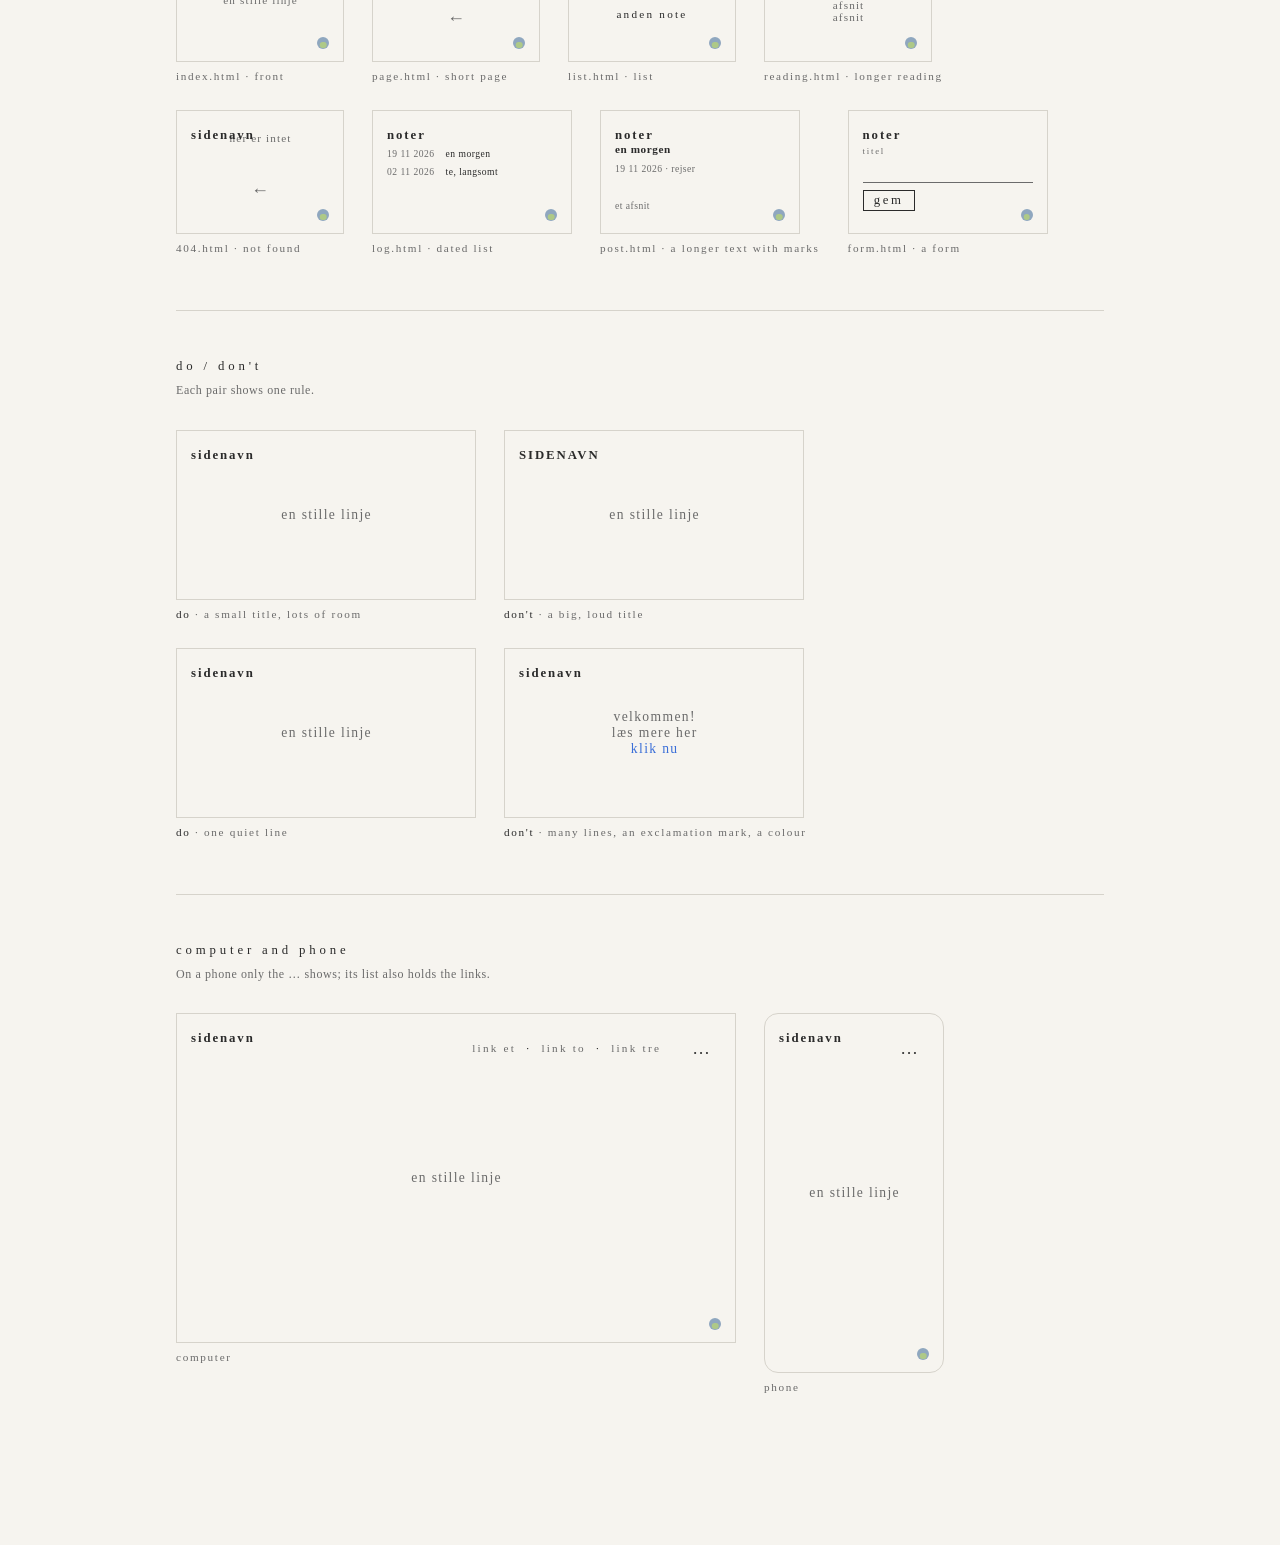
==== commit f0e26bf0: "feat: the choices piece (1.4.0) Co-Authored-By: Claude Sonnet 5.5 <noreply@anthropic.com>" ====
--- a/specimen/index.html
+++ b/specimen/index.html
@@ -88,6 +88,7 @@
       <div><div class="frame"><main class="center reading"><p class="title">en morgen</p><p class="meta">19 11 2026 · <a href="#">rejser</a></p></main></div><p class="cap" lang="en">title · meta</p></div>
       <div><div class="frame"><main class="center reading"><div class="prose"><h2>en overskrift</h2><p>tekst med <em>kursiv</em>, <strong>fed</strong> og <a href="#">et link</a>.</p></div></main></div><p class="cap" lang="en">prose</p></div>
       <div><div class="frame"><main class="center reading"><div class="form"><label class="field-label">titel</label><input class="field" type="text" value="en morgen"><p class="notice">skriv en titel</p><div class="actions"><button class="button" type="button">gem</button><a href="#">fortryd</a></div></div></main></div><p class="cap" lang="en">form · field, message, button</p></div>
+      <div><div class="frame"><main class="center"><div class="form"><fieldset class="choices"><legend>vis på</legend><label class="choice"><input type="checkbox" checked>forsiden</label><label class="choice"><input type="checkbox">noter</label></fieldset></div></main></div><p class="cap" lang="en">choices · checkboxes in a group</p></div>
     </div>
     <p class="cap"><b>live</b></p>
     <div class="live" lang="da">
--- a/site/theme.css
+++ b/site/theme.css
@@ -1,4 +1,4 @@
-/* hyvnl-theme 1.3.0
+/* hyvnl-theme 1.4.0
    The shared look for my sites: ink on paper, lots of empty space.
    Don't edit this copy. Change it in the hyvnl-theme repo, then copy it in again.
    Guide: GUIDE.md in the hyvnl-theme repo. */
@@ -312,6 +312,27 @@
 .button:hover { background: var(--ink); color: var(--paper); }
 .button:focus-visible { outline: 1px solid var(--ink); outline-offset: 4px; }
 
+/* ---------- choices: checkboxes in a group, no script ----------
+   A <fieldset class="choices"> with a <legend>, one <label class="choice"> per box. Can sit inside a .form. */
+.choices { margin: 2em 0 0; padding: 0; border: 0; min-width: 0; }
+.choices legend { padding: 0; font-size: var(--size-menu); letter-spacing: 0.2em; color: var(--ink); }
+.choices legend + .field-label { margin-top: 1.2em; }
+.choices .choices { margin-top: 2em; }
+.choice {
+  display: flex;
+  align-items: center;
+  gap: 0.9em;
+  min-height: var(--tap);
+  font-size: var(--size-menu);
+  letter-spacing: 0.2em;
+  color: var(--grey);
+  cursor: pointer;
+}
+.choice input { flex: none; width: 16px; height: 16px; margin: 0; accent-color: var(--ink); cursor: pointer; }
+.choice input:focus-visible { outline: 1px solid var(--ink); outline-offset: 4px; }
+.choices + .actions { margin-top: 1.2em; }
+.form + .form { margin-top: 3.6em; }
+
 /* ---------- lock: the icon turns into a password field, no script ---------- */
 .lock-field {
   width: 0; opacity: 0; padding: 4px 0; margin: 0;
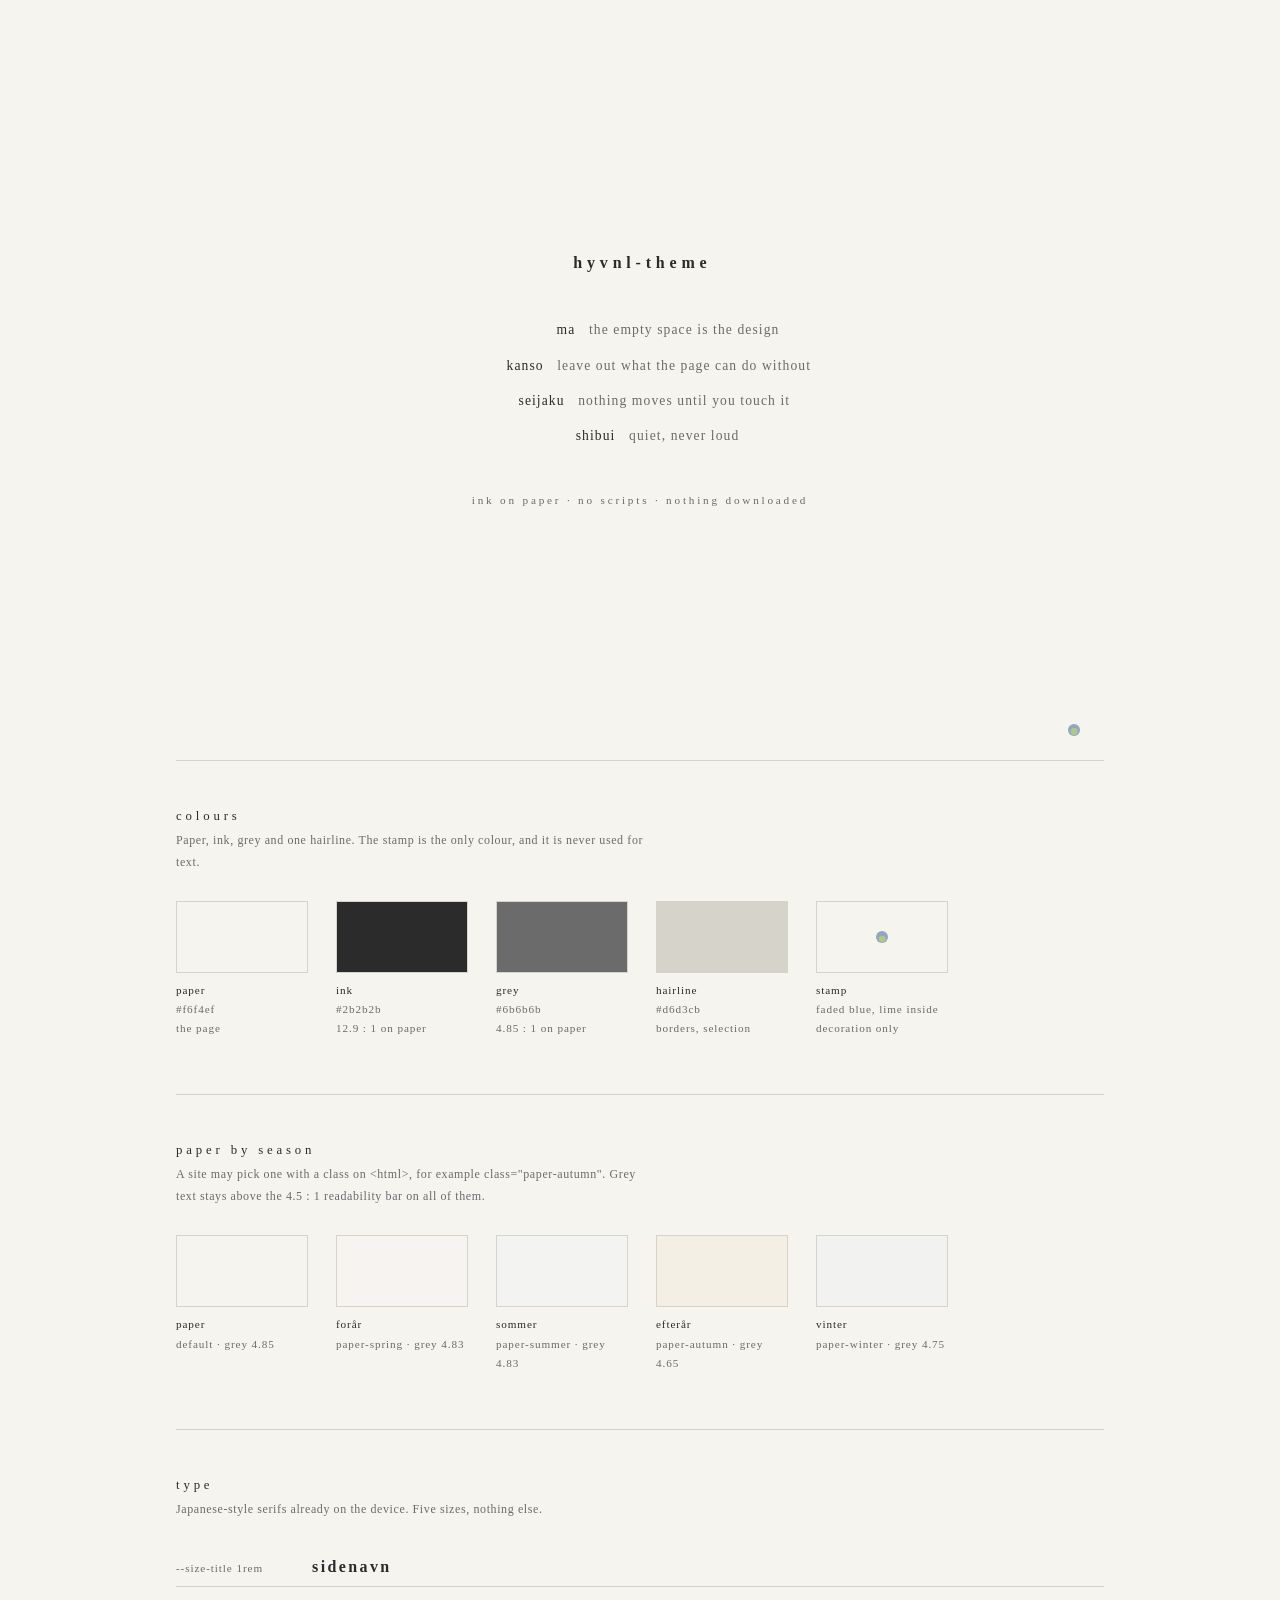
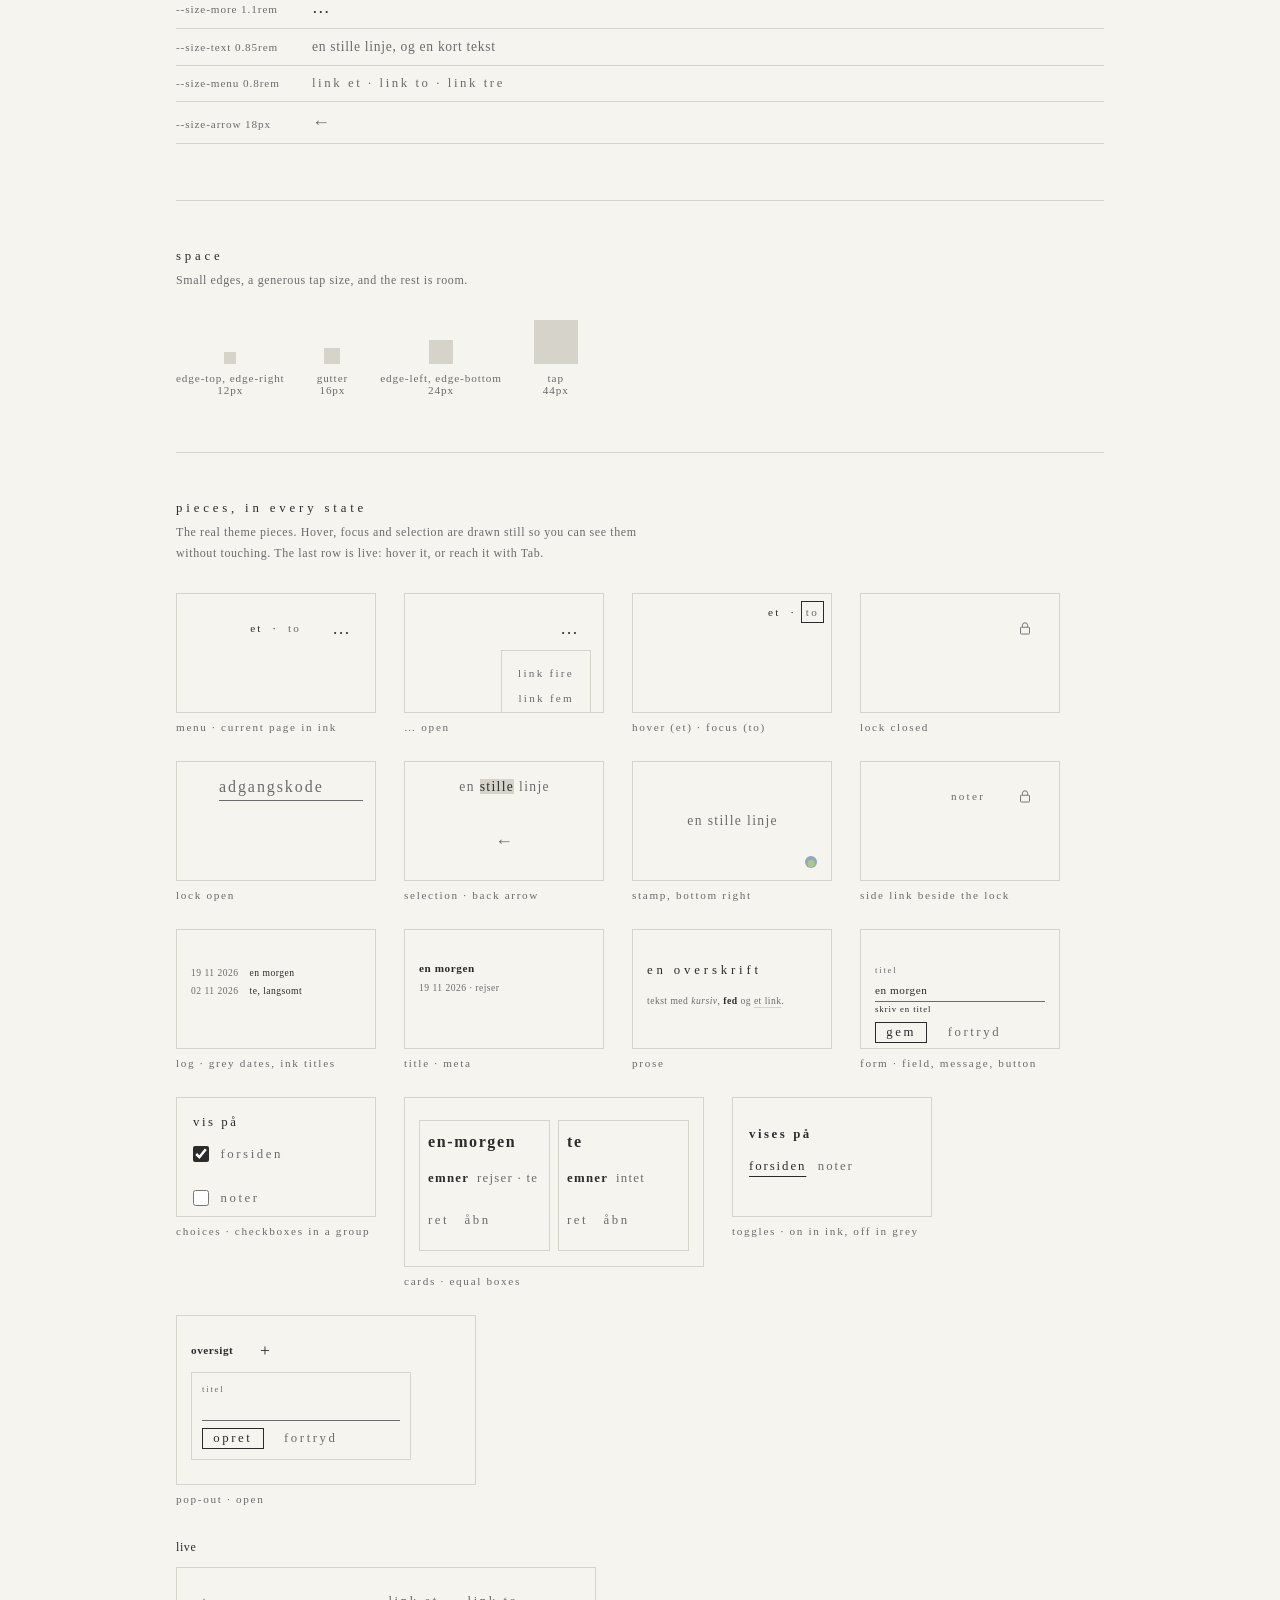
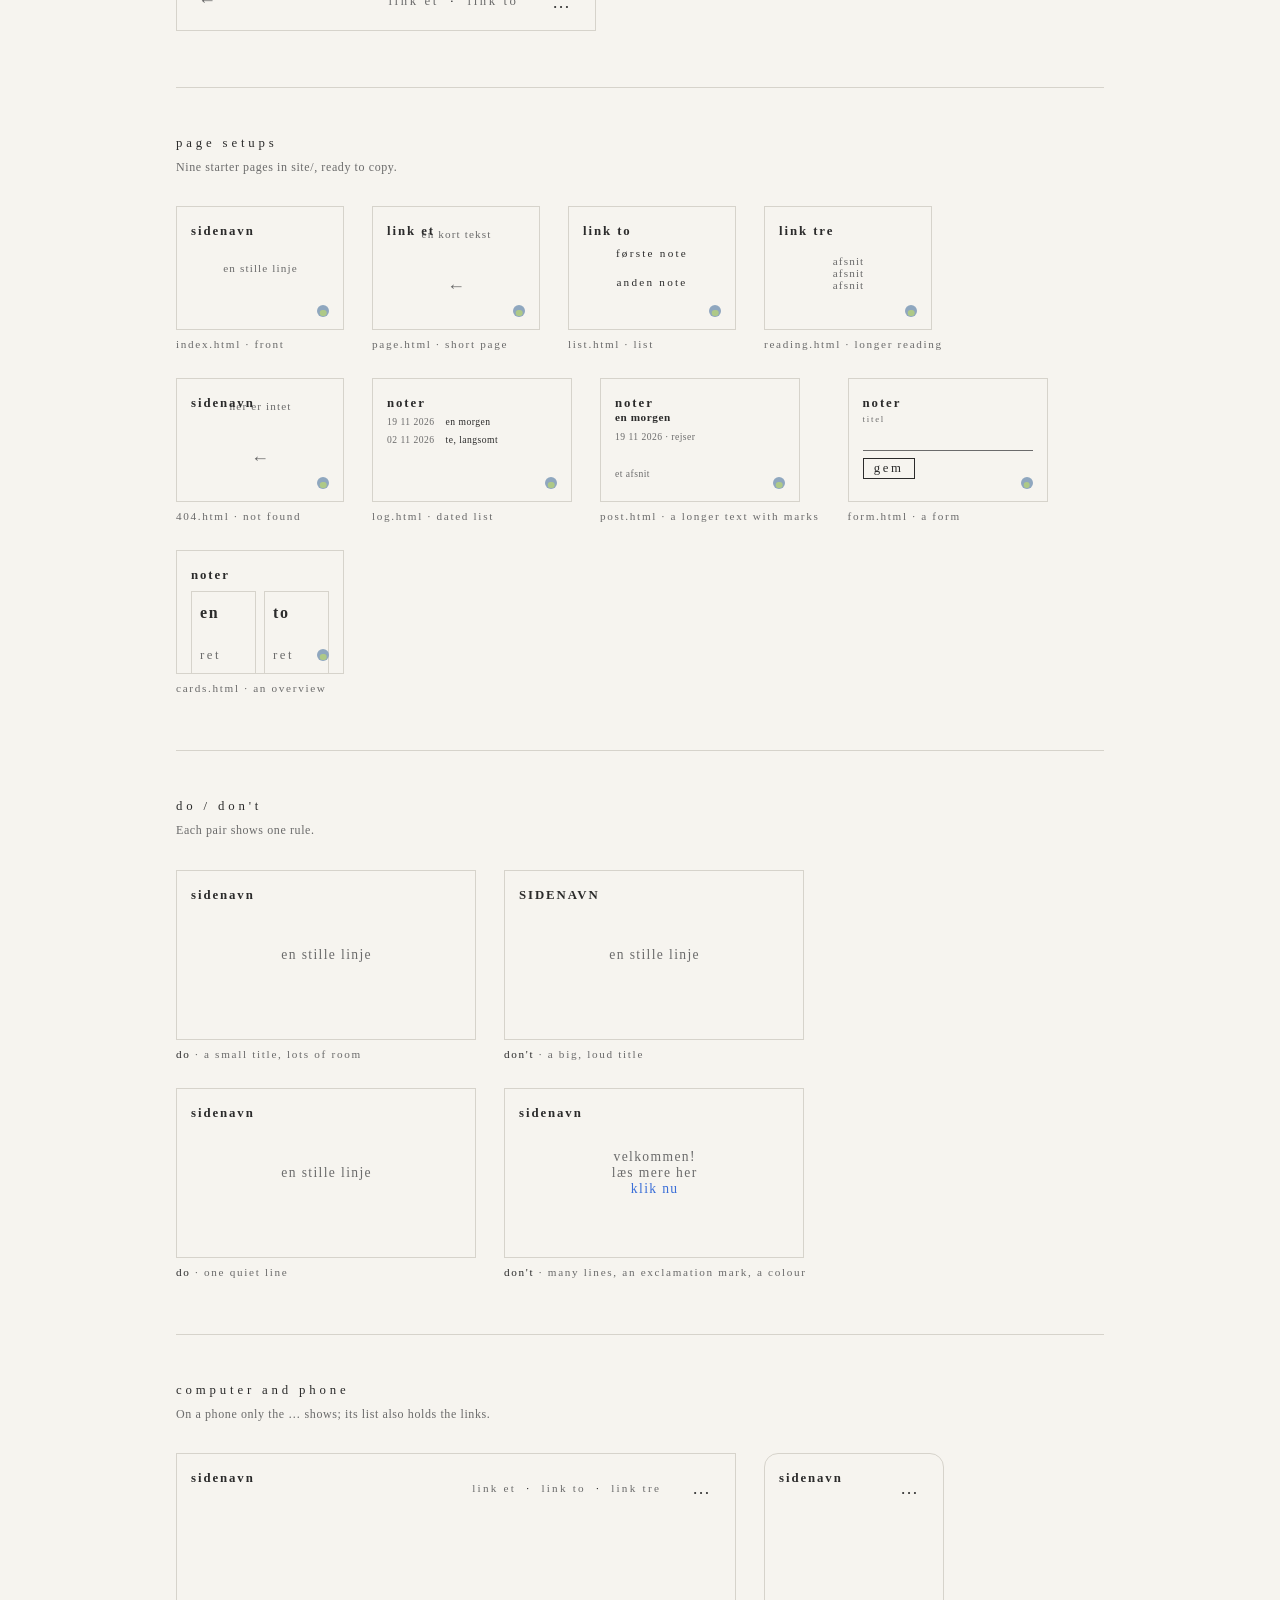
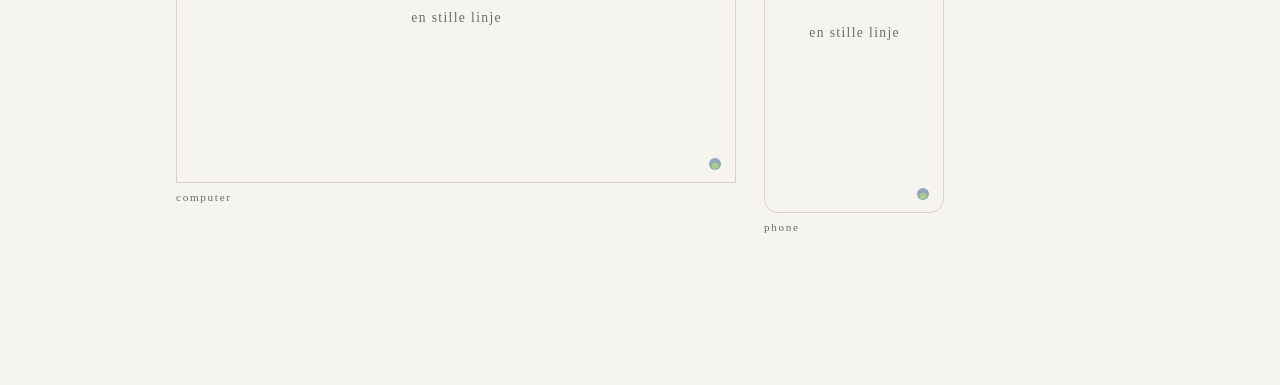
==== commit 6b5246cc: "feat: wide page, cards, toggles and the pop-out (1.5.0) Co-Authored-By: Claude Sonnet 5.5 <noreply@a" ====
--- a/specimen/index.html
+++ b/specimen/index.html
@@ -89,6 +89,9 @@
       <div><div class="frame"><main class="center reading"><div class="prose"><h2>en overskrift</h2><p>tekst med <em>kursiv</em>, <strong>fed</strong> og <a href="#">et link</a>.</p></div></main></div><p class="cap" lang="en">prose</p></div>
       <div><div class="frame"><main class="center reading"><div class="form"><label class="field-label">titel</label><input class="field" type="text" value="en morgen"><p class="notice">skriv en titel</p><div class="actions"><button class="button" type="button">gem</button><a href="#">fortryd</a></div></div></main></div><p class="cap" lang="en">form · field, message, button</p></div>
       <div><div class="frame"><main class="center"><div class="form"><fieldset class="choices"><legend>vis på</legend><label class="choice"><input type="checkbox" checked>forsiden</label><label class="choice"><input type="checkbox">noter</label></fieldset></div></main></div><p class="cap" lang="en">choices · checkboxes in a group</p></div>
+      <div><div class="frame frame-wide"><main class="wide spec-cards"><ul class="cards"><li class="card"><p class="card-name">en-morgen</p><p class="card-line"><span class="card-label">emner</span>rejser · te</p><div class="card-actions"><a href="#">ret</a><a href="#">åbn</a></div></li><li class="card"><p class="card-name">te</p><p class="card-line"><span class="card-label">emner</span>intet</p><div class="card-actions"><a href="#">ret</a><a href="#">åbn</a></div></li></ul></main></div><p class="cap" lang="en">cards · equal boxes</p></div>
+      <div><div class="frame"><main class="center"><div class="form"><fieldset class="toggles"><legend>vises på</legend><label class="toggle"><input type="checkbox" checked>forsiden</label><label class="toggle"><input type="checkbox">noter</label></fieldset></div></main></div><p class="cap" lang="en">toggles · on in ink, off in grey</p></div>
+      <div><div class="frame frame-wide"><main class="wide spec-cards"><div class="head"><p class="title">oversigt</p><details class="pop pop-add" open><summary>+</summary><div class="pop-panel"><div class="form"><label class="field-label">titel</label><input class="field" type="text"><div class="actions"><button class="button" type="button">opret</button><a href="#">fortryd</a></div></div></div></details></div></main></div><p class="cap" lang="en">pop-out · open</p></div>
     </div>
     <p class="cap"><b>live</b></p>
     <div class="live" lang="da">
@@ -99,7 +102,7 @@
 
   <section class="sec" id="pages">
     <h2>page setups</h2>
-    <p>Eight starter pages in site/, ready to copy.</p>
+    <p>Nine starter pages in site/, ready to copy.</p>
     <div class="grid" lang="da" inert>
       <div><div class="frame frame-thumb"><main class="center"><p class="name">sidenavn</p><p class="line">en stille linje</p><span class="stamp"></span></main></div><p class="cap" lang="en">index.html · front</p></div>
       <div><div class="frame frame-thumb"><main class="center"><p class="name">link et</p><p class="line">en kort tekst</p><a class="back" href="#">←</a><span class="stamp"></span></main></div><p class="cap" lang="en">page.html · short page</p></div>
@@ -109,6 +112,7 @@
       <div><div class="frame frame-thumb"><main class="center reading"><p class="name">noter</p><ol class="log"><li><time class="log-date">19 11 2026</time><a href="#">en morgen</a></li><li><time class="log-date">02 11 2026</time><a href="#">te, langsomt</a></li></ol><span class="stamp"></span></main></div><p class="cap" lang="en">log.html · dated list</p></div>
       <div><div class="frame frame-thumb"><main class="center reading"><p class="name">noter</p><p class="title">en morgen</p><p class="meta">19 11 2026 · rejser</p><div class="prose"><p>et afsnit</p></div><span class="stamp"></span></main></div><p class="cap" lang="en">post.html · a longer text with marks</p></div>
       <div><div class="frame frame-thumb"><main class="center reading"><p class="name">noter</p><div class="form"><label class="field-label">titel</label><input class="field" type="text"><div class="actions"><button class="button" type="button">gem</button></div></div><span class="stamp"></span></main></div><p class="cap" lang="en">form.html · a form</p></div>
+      <div><div class="frame frame-thumb"><main class="wide"><p class="name">noter</p><ul class="cards"><li class="card"><p class="card-name">en</p><div class="card-actions"><a href="#">ret</a></div></li><li class="card"><p class="card-name">to</p><div class="card-actions"><a href="#">ret</a></div></li></ul><span class="stamp"></span></main></div><p class="cap" lang="en">cards.html · an overview</p></div>
     </div>
   </section>
 
--- a/site/theme.css
+++ b/site/theme.css
@@ -1,4 +1,4 @@
-/* hyvnl-theme 1.4.0
+/* hyvnl-theme 1.5.0
    The shared look for my sites: ink on paper, lots of empty space.
    Don't edit this copy. Change it in the hyvnl-theme repo, then copy it in again.
    Guide: GUIDE.md in the hyvnl-theme repo. */
@@ -333,6 +333,116 @@
 .choices + .actions { margin-top: 1.2em; }
 .form + .form { margin-top: 3.6em; }
 
+/* ---------- wide: a full-width page that starts top left (an overview, a dashboard) ----------
+   <main class="wide"> instead of <main class="center">. The corner title, menu and stamp work the same. */
+.wide {
+  position: relative;
+  min-height: 100%;
+  padding: 96px var(--edge-left);
+}
+.wide .title, .wide .meta { max-width: none; }
+.cards + .back { margin-top: 24px; }
+
+/* ---------- head: a title with something small beside it (for example a pop-out "+") ---------- */
+.head { position: relative; display: flex; align-items: center; gap: 0.6em; }
+.head .title { width: auto; }
+.head + .meta { margin-top: 0.4em; }
+
+/* ---------- cards: a grid of equal boxes, as many per row as fit ----------
+   <ul class="cards"> with one <li class="card"> each. Every card is as tall as the tallest one. */
+.cards {
+  display: grid;
+  grid-template-columns: repeat(auto-fill, minmax(14rem, 1fr));
+  grid-auto-rows: 1fr;
+  gap: var(--gutter);
+  margin: 2.4em 0 0;
+  padding: 0;
+  list-style: none;
+}
+.card {
+  position: relative;
+  display: flex;
+  flex-direction: column;
+  min-width: 0;
+  min-height: 15rem;
+  padding: 20px;
+  border: 1px solid var(--hairline);
+  overflow-wrap: anywhere;
+}
+.card-name { margin: 0; font-size: var(--size-title); font-weight: 600; letter-spacing: 0.1em; line-height: 1.6; }
+.card-line { margin: 0.2em 0 0; font-size: var(--size-menu); letter-spacing: 0.1em; line-height: 1.9; color: var(--grey); }
+.card-name + .card-line { margin-top: 0.9em; }
+.card-label { margin-right: 0.6em; font-weight: 600; color: var(--ink); }
+.card .notice { margin-top: 0.6em; }
+/* the card's own links or pop-outs, on one line at the bottom */
+.card-actions {
+  position: relative;
+  display: flex;
+  flex-wrap: wrap;
+  align-items: center;
+  gap: 0 1.2em;
+  margin-top: auto;
+  padding-top: 0.6em;
+  font-size: var(--size-menu);
+  letter-spacing: 0.2em;
+}
+.card-actions a { line-height: var(--tap); }
+
+/* ---------- toggles: words that switch on and off, no script ----------
+   A <fieldset class="toggles"> with a <legend>, one <label class="toggle"> per word, each holding a real
+   checkbox. On: ink with a line under it. Off: grey. (Browsers older than 2023 show no difference.) */
+.toggles { display: flex; flex-wrap: wrap; gap: 0 1.2em; margin: 0; padding: 0; border: 0; min-width: 0; }
+.toggles + .toggles { margin-top: 0.8em; }
+.toggles legend { padding: 0; font-size: var(--size-menu); font-weight: 600; letter-spacing: 0.2em; color: var(--ink); }
+.toggle {
+  position: relative;
+  display: inline-flex;
+  align-items: center;
+  min-height: var(--tap);
+  font-size: var(--size-menu);
+  letter-spacing: 0.15em;
+  color: var(--grey);
+  cursor: pointer;
+  transition: color var(--ink-fade) ease;
+}
+.toggle input { position: absolute; width: 1px; height: 1px; margin: 0; opacity: 0; }
+.toggle:hover { color: var(--ink); }
+.toggle:has(input:checked) { color: var(--ink); text-decoration: underline; text-decoration-color: var(--ink); text-underline-offset: 0.45em; }
+.toggle:has(input:focus-visible) { outline: 1px solid var(--ink); outline-offset: 2px; }
+.toggles + .actions { margin-top: 1.2em; }
+
+/* ---------- pop-out: a word (or "+") that opens a framed panel over the page, no script ----------
+   <details class="pop" name="…"><summary>…</summary><div class="pop-panel">…</div></details>
+   Pop-outs with the same name close each other (browsers from 2024). Inside .head the panel hangs under the
+   title; inside .card-actions it is as wide as the card. */
+.pop > summary {
+  display: block;
+  line-height: var(--tap);
+  list-style: none;
+  color: var(--grey);
+  cursor: pointer;
+  transition: color var(--ink-fade) ease;
+}
+.pop > summary::-webkit-details-marker { display: none; }
+.pop > summary:hover, .pop[open] > summary { color: var(--ink); }
+.pop > summary:focus-visible { outline: 1px solid var(--ink); outline-offset: 2px; }
+.pop-add > summary { min-width: var(--tap); text-align: center; font-size: var(--size-more); }
+.pop-panel {
+  position: absolute;
+  z-index: 1;
+  top: 100%;
+  left: 0;
+  width: min(var(--column), calc(100vw - 2 * var(--edge-left)));
+  padding: 20px;
+  border: 1px solid var(--hairline);
+  background: var(--paper);
+  text-align: left;
+}
+.card-actions .pop-panel { left: -21px; right: -21px; width: auto; }
+.pop-panel .form { max-width: none; }
+.pop-panel .actions { margin-top: 1.2em; }
+.pop-panel .line { text-align: left; padding-left: 0; }
+
 /* ---------- lock: the icon turns into a password field, no script ---------- */
 .lock-field {
   width: 0; opacity: 0; padding: 4px 0; margin: 0;
@@ -384,7 +494,7 @@
 
 /* ---------- less motion when the device asks for it ---------- */
 @media (prefers-reduced-motion: reduce) {
-  .lock-field, a, .lock-icon, .button { transition: none; }
+  .lock-field, a, .lock-icon, .button, .toggle, .pop > summary { transition: none; }
 }
 
 /* ---------- phone: narrower than 600px, only "…" shows ----------
@@ -392,12 +502,16 @@
 @media (max-width: 599px) {
   .menu-links { display: none; }
   .phone-only { display: block; }
+  .card { min-height: 0; }
 }
 
 /* ---------- print: ink on white paper, title and words only ---------- */
 @media print {
   body { background: #fff; color: #000; }
-  .menu, .back, .stamp, .form, .actions { display: none; }
+  .menu, .back, .stamp, .form, .actions, .card-actions { display: none; }
+  .wide { padding: 0; }
+  .cards { display: block; }
+  .card { min-height: 0; margin-bottom: 1em; }
   .center, .center.reading { display: block; min-height: 0; padding: 0; text-align: left; }
   .name { position: static; margin-bottom: 1em; }
   .line, .text, .list, .meta, .prose, .log-date, a { color: #000; }
--- a/specimen/specimen.css
+++ b/specimen/specimen.css
@@ -36,6 +36,12 @@
 .frame-desk { width: 560px; height: 330px; }
 .frame-phone { width: 180px; height: 360px; border-radius: 14px; }
 .frame-thumb { width: 168px; height: 124px; }
+/* the wide page inside a small frame: less room around it, smaller cards */
+.frame .wide { min-height: 0; height: 100%; padding: 30px 14px 0; }
+.frame .spec-cards { padding-top: 12px; }
+.frame .cards { grid-template-columns: 1fr 1fr; gap: 8px; margin-top: 0.6em; }
+.frame .card { min-height: 0; padding: 8px; }
+.frame .pop-panel { width: 220px; padding: 10px; }
 .frame-thumb .line, .frame-thumb .list { font-size: 0.7rem; }
 .frame .center.reading { padding-top: 48px; padding-bottom: 0; }
 /* the 1.3.0 pieces, drawn small so they fit a frame */
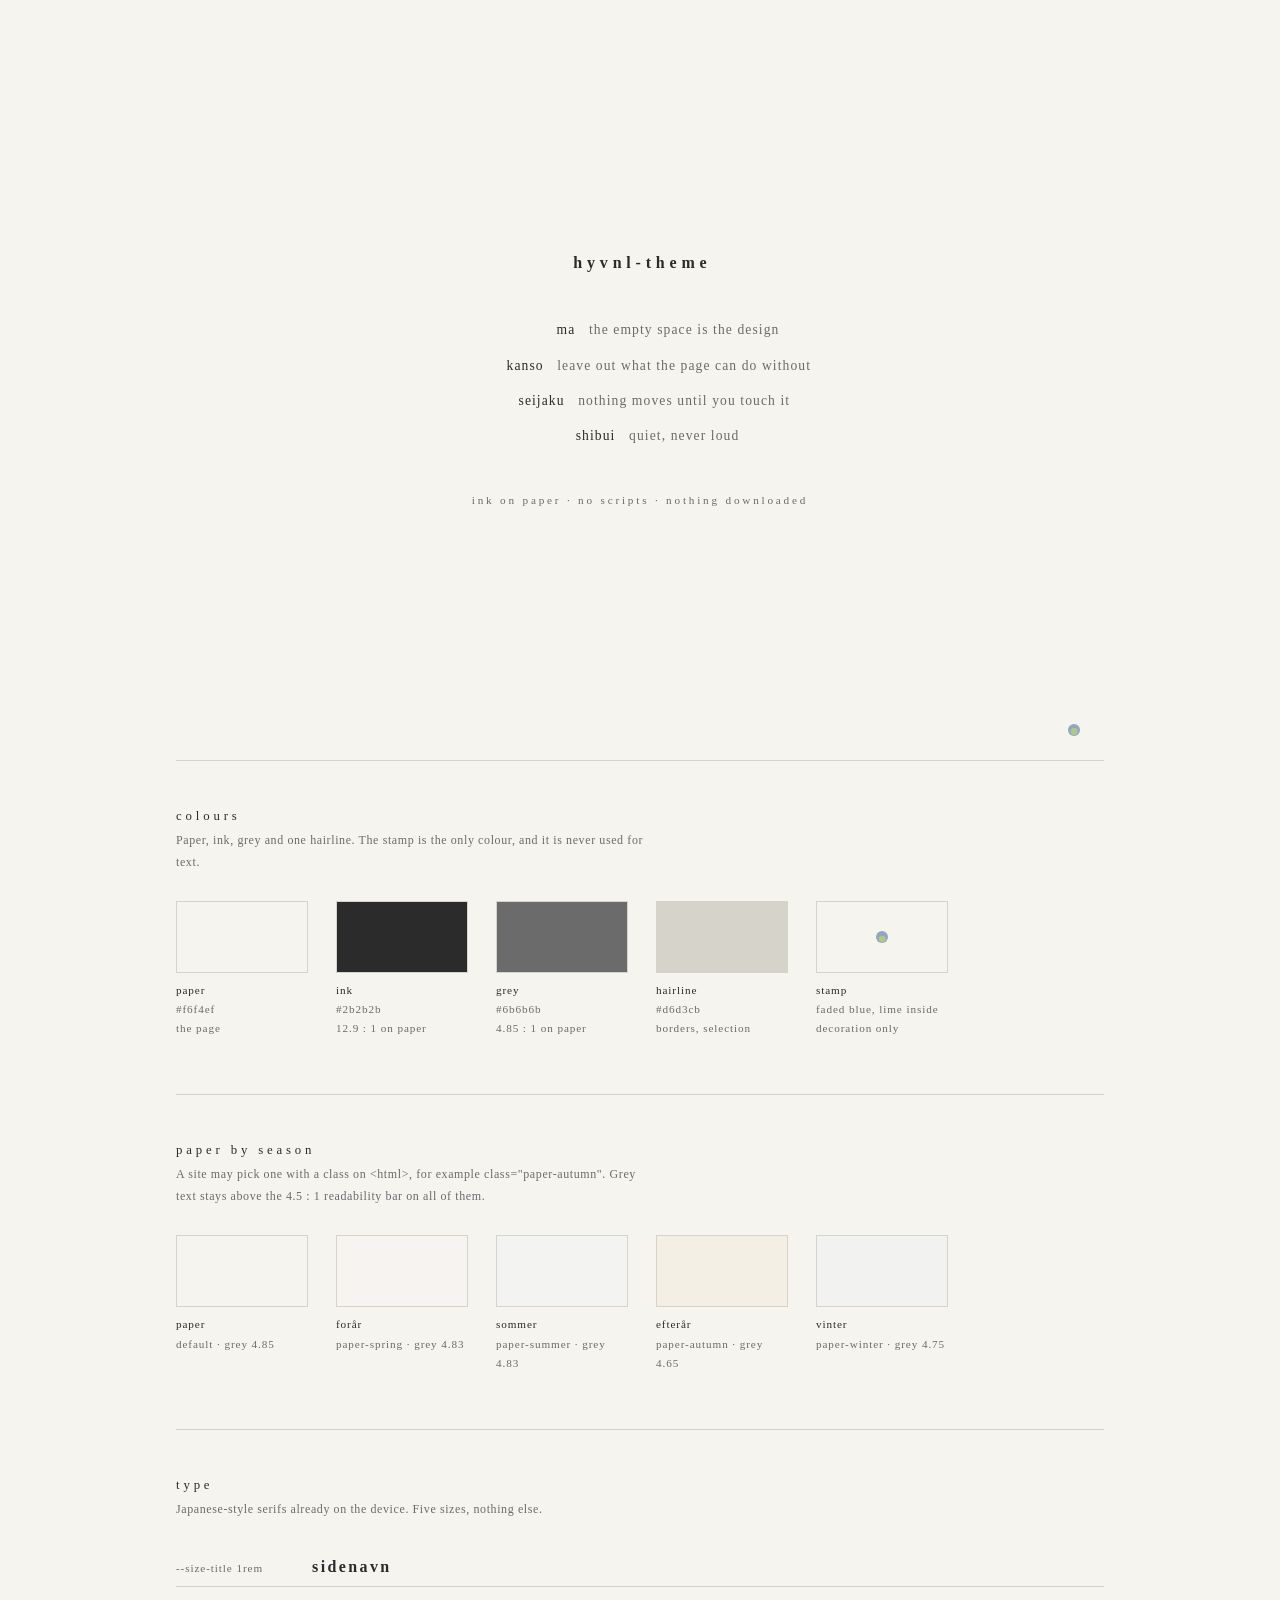
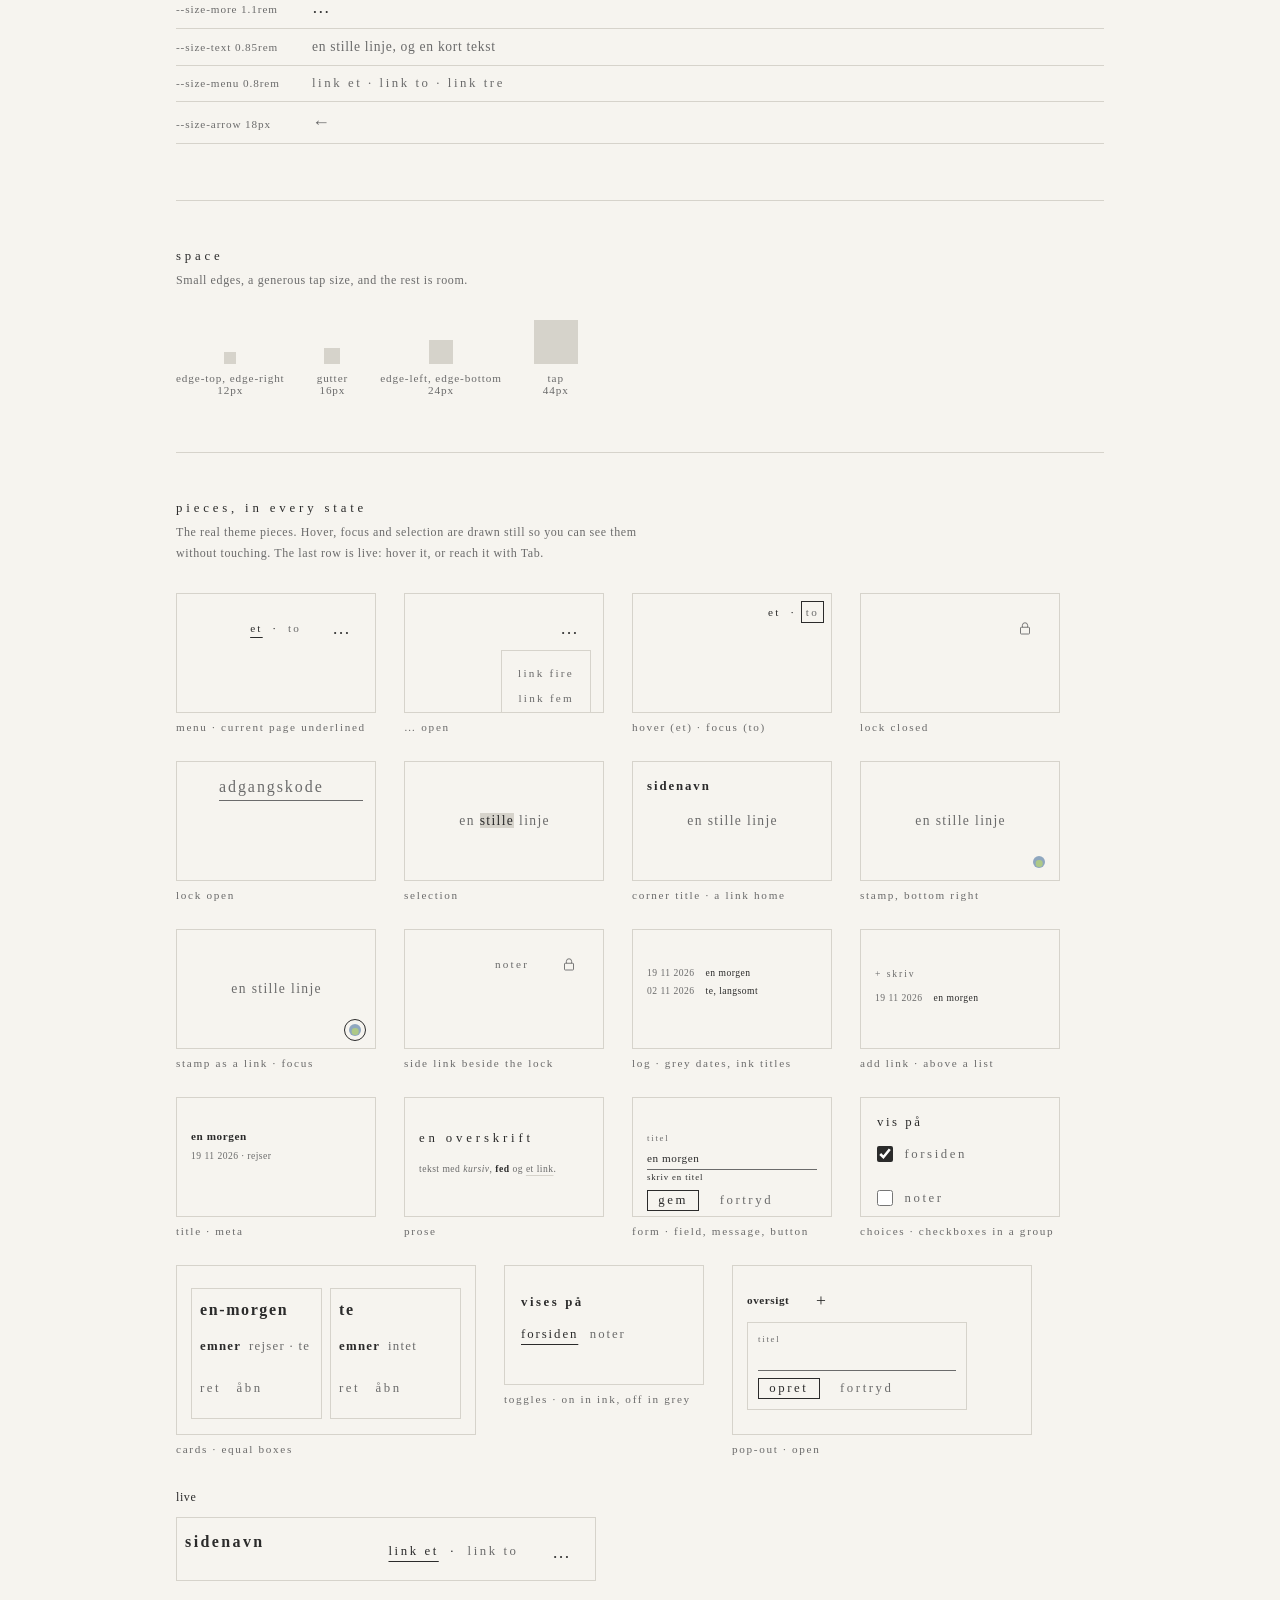
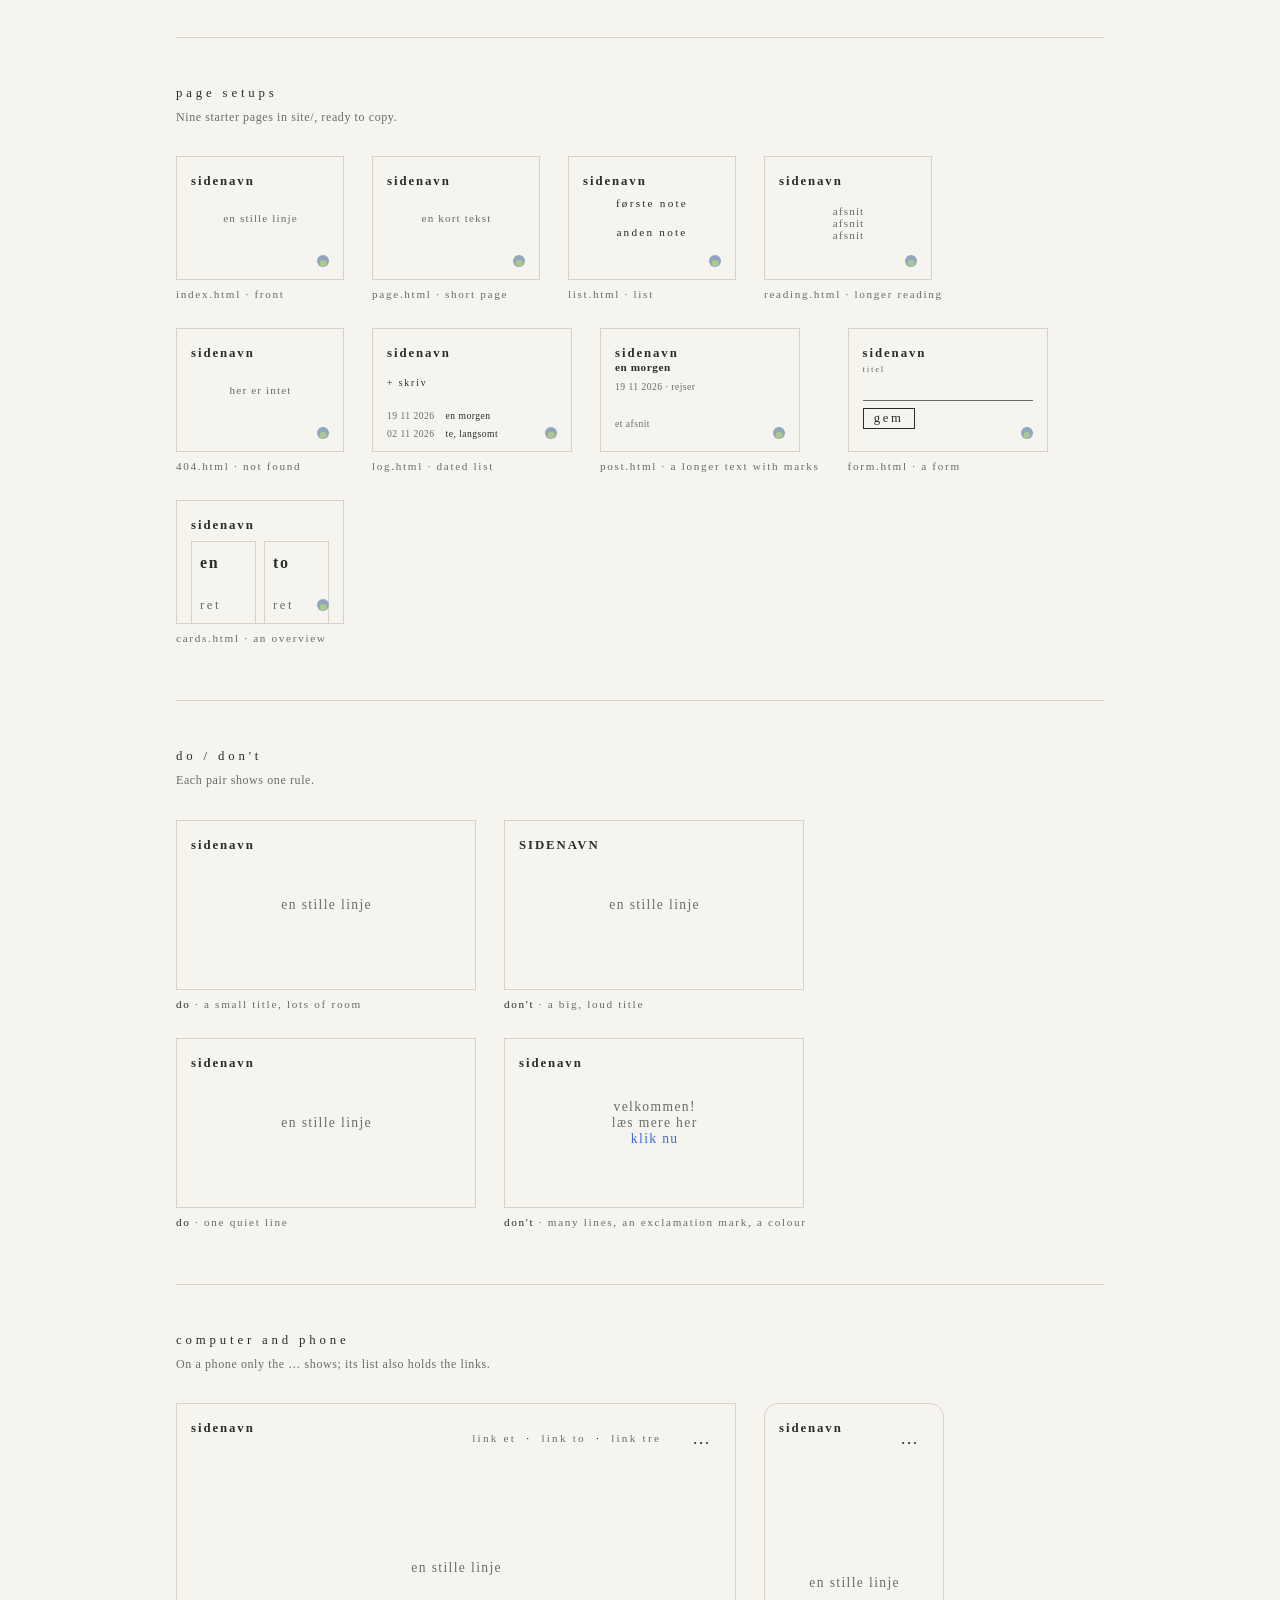
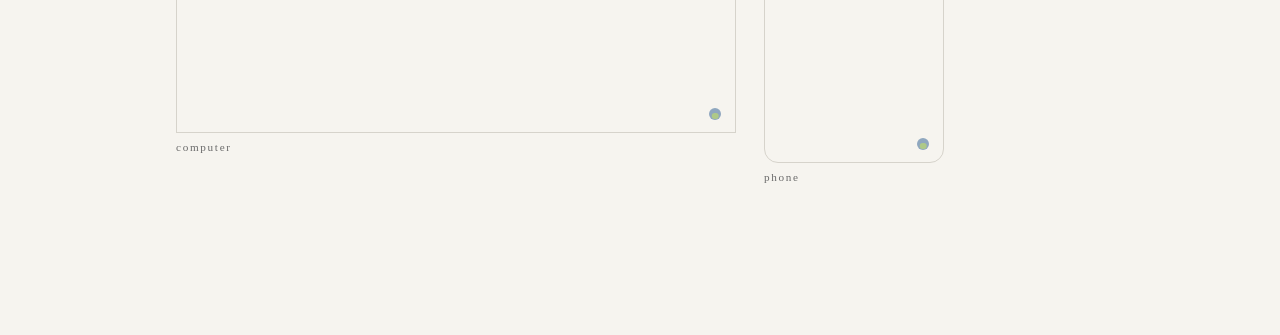
==== commit 258a6b7a: "feat: corner title home, current page underlined, add link, stamp as a link; back arrow deprecated (" ====
--- a/specimen/index.html
+++ b/specimen/index.html
@@ -76,15 +76,18 @@
     <h2>pieces, in every state</h2>
     <p>The real theme pieces. Hover, focus and selection are drawn still so you can see them without touching. The last row is live: hover it, or reach it with Tab.</p>
     <div class="grid" lang="da" inert>
-      <div><div class="frame"><nav class="menu"><ul class="menu-links"><li><a href="#" aria-current="page">et</a></li><li><span class="dot">·</span><a href="#">to</a></li></ul><details class="more"><summary>…</summary></details></nav></div><p class="cap" lang="en">menu · current page in ink</p></div>
+      <div><div class="frame"><nav class="menu"><ul class="menu-links"><li><a href="#" aria-current="page">et</a></li><li><span class="dot">·</span><a href="#">to</a></li></ul><details class="more"><summary>…</summary></details></nav></div><p class="cap" lang="en">menu · current page underlined</p></div>
       <div><div class="frame"><nav class="menu"><details class="more" open><summary>…</summary><ul><li><a href="#">link fire</a></li><li><a href="#">link fem</a></li></ul></details></nav></div><p class="cap" lang="en">… open</p></div>
       <div><div class="frame"><nav class="menu"><ul class="menu-links"><li><a href="#" class="show-hover">et</a></li><li><span class="dot">·</span><a href="#" class="show-focus">to</a></li></ul></nav></div><p class="cap" lang="en">hover (et) · focus (to)</p></div>
       <div><div class="frame"><form class="menu lock"><label class="lock-icon"><svg width="12" height="14" viewBox="0 0 16 18" fill="none" stroke="currentColor" stroke-width="1.2" focusable="false"><rect x="2" y="8" width="12" height="9" rx="1"/><path d="M4.5 8V5.5a3.5 3.5 0 0 1 7 0V8"/></svg></label></form></div><p class="cap" lang="en">lock closed</p></div>
       <div><div class="frame"><form class="menu lock" data-open><input class="lock-field" type="text" placeholder="adgangskode" aria-label="adgangskode"></form></div><p class="cap" lang="en">lock open</p></div>
-      <div><div class="frame"><main class="center"><p class="line">en <span class="show-selection">stille</span> linje</p><a class="back" href="#">←</a></main></div><p class="cap" lang="en">selection · back arrow</p></div>
+      <div><div class="frame"><main class="center"><p class="line">en <span class="show-selection">stille</span> linje</p></main></div><p class="cap" lang="en">selection</p></div>
+      <div><div class="frame"><main class="center"><a class="name" href="#">sidenavn</a><p class="line">en stille linje</p></main></div><p class="cap" lang="en">corner title · a link home</p></div>
       <div><div class="frame"><main class="center"><p class="line">en stille linje</p><span class="stamp"></span></main></div><p class="cap" lang="en">stamp, bottom right</p></div>
+      <div><div class="frame"><main class="center"><p class="line">en stille linje</p><a class="stamp show-focus" href="#"></a></main></div><p class="cap" lang="en">stamp as a link · focus</p></div>
       <div><div class="frame"><div class="menu"><form class="lock"><label class="lock-icon"><svg width="12" height="14" viewBox="0 0 16 18" fill="none" stroke="currentColor" stroke-width="1.2" focusable="false"><rect x="2" y="8" width="12" height="9" rx="1"/><path d="M4.5 8V5.5a3.5 3.5 0 0 1 7 0V8"/></svg></label></form><a class="menu-side" href="#">noter</a></div></div><p class="cap" lang="en">side link beside the lock</p></div>
       <div><div class="frame"><main class="center reading"><ol class="log"><li><time class="log-date">19 11 2026</time><a href="#">en morgen</a></li><li><time class="log-date">02 11 2026</time><a href="#">te, langsomt</a></li></ol></main></div><p class="cap" lang="en">log · grey dates, ink titles</p></div>
+      <div><div class="frame"><main class="center reading"><a class="add" href="#">+ skriv</a><ol class="log"><li><time class="log-date">19 11 2026</time><a href="#">en morgen</a></li></ol></main></div><p class="cap" lang="en">add link · above a list</p></div>
       <div><div class="frame"><main class="center reading"><p class="title">en morgen</p><p class="meta">19 11 2026 · <a href="#">rejser</a></p></main></div><p class="cap" lang="en">title · meta</p></div>
       <div><div class="frame"><main class="center reading"><div class="prose"><h2>en overskrift</h2><p>tekst med <em>kursiv</em>, <strong>fed</strong> og <a href="#">et link</a>.</p></div></main></div><p class="cap" lang="en">prose</p></div>
       <div><div class="frame"><main class="center reading"><div class="form"><label class="field-label">titel</label><input class="field" type="text" value="en morgen"><p class="notice">skriv en titel</p><div class="actions"><button class="button" type="button">gem</button><a href="#">fortryd</a></div></div></main></div><p class="cap" lang="en">form · field, message, button</p></div>
@@ -95,8 +98,8 @@
     </div>
     <p class="cap"><b>live</b></p>
     <div class="live" lang="da">
-      <a class="back" href="#pieces" aria-label="Tilbage til forsiden">←</a>
-      <nav class="menu" aria-label="Menu"><ul class="menu-links"><li><a href="#pieces">link et</a></li><li><span class="dot" aria-hidden="true">·</span><a href="#pieces">link to</a></li></ul><details class="more"><summary aria-label="Flere links">…</summary><ul><li><a href="#pieces">link fire</a></li></ul></details></nav>
+      <a class="name" href="#pieces">sidenavn</a>
+      <nav class="menu" aria-label="Menu"><ul class="menu-links"><li><a href="#pieces" aria-current="page">link et</a></li><li><span class="dot" aria-hidden="true">·</span><a href="#pieces">link to</a></li></ul><details class="more"><summary aria-label="Flere links">…</summary><ul><li><a href="#pieces">link fire</a></li></ul></details></nav>
     </div>
   </section>
 
@@ -105,14 +108,14 @@
     <p>Nine starter pages in site/, ready to copy.</p>
     <div class="grid" lang="da" inert>
       <div><div class="frame frame-thumb"><main class="center"><p class="name">sidenavn</p><p class="line">en stille linje</p><span class="stamp"></span></main></div><p class="cap" lang="en">index.html · front</p></div>
-      <div><div class="frame frame-thumb"><main class="center"><p class="name">link et</p><p class="line">en kort tekst</p><a class="back" href="#">←</a><span class="stamp"></span></main></div><p class="cap" lang="en">page.html · short page</p></div>
-      <div><div class="frame frame-thumb"><main class="center"><p class="name">link to</p><ul class="list"><li>første note</li><li>anden note</li></ul><span class="stamp"></span></main></div><p class="cap" lang="en">list.html · list</p></div>
-      <div><div class="frame frame-thumb"><main class="center reading"><p class="name">link tre</p><p class="line">afsnit</p><p class="line">afsnit</p><p class="line">afsnit</p><span class="stamp"></span></main></div><p class="cap" lang="en">reading.html · longer reading</p></div>
-      <div><div class="frame frame-thumb"><main class="center"><p class="name">sidenavn</p><p class="line">her er intet</p><a class="back" href="#">←</a><span class="stamp"></span></main></div><p class="cap" lang="en">404.html · not found</p></div>
-      <div><div class="frame frame-thumb"><main class="center reading"><p class="name">noter</p><ol class="log"><li><time class="log-date">19 11 2026</time><a href="#">en morgen</a></li><li><time class="log-date">02 11 2026</time><a href="#">te, langsomt</a></li></ol><span class="stamp"></span></main></div><p class="cap" lang="en">log.html · dated list</p></div>
-      <div><div class="frame frame-thumb"><main class="center reading"><p class="name">noter</p><p class="title">en morgen</p><p class="meta">19 11 2026 · rejser</p><div class="prose"><p>et afsnit</p></div><span class="stamp"></span></main></div><p class="cap" lang="en">post.html · a longer text with marks</p></div>
-      <div><div class="frame frame-thumb"><main class="center reading"><p class="name">noter</p><div class="form"><label class="field-label">titel</label><input class="field" type="text"><div class="actions"><button class="button" type="button">gem</button></div></div><span class="stamp"></span></main></div><p class="cap" lang="en">form.html · a form</p></div>
-      <div><div class="frame frame-thumb"><main class="wide"><p class="name">noter</p><ul class="cards"><li class="card"><p class="card-name">en</p><div class="card-actions"><a href="#">ret</a></div></li><li class="card"><p class="card-name">to</p><div class="card-actions"><a href="#">ret</a></div></li></ul><span class="stamp"></span></main></div><p class="cap" lang="en">cards.html · an overview</p></div>
+      <div><div class="frame frame-thumb"><main class="center"><p class="name">sidenavn</p><p class="line">en kort tekst</p><span class="stamp"></span></main></div><p class="cap" lang="en">page.html · short page</p></div>
+      <div><div class="frame frame-thumb"><main class="center"><p class="name">sidenavn</p><ul class="list"><li>første note</li><li>anden note</li></ul><span class="stamp"></span></main></div><p class="cap" lang="en">list.html · list</p></div>
+      <div><div class="frame frame-thumb"><main class="center reading"><p class="name">sidenavn</p><p class="line">afsnit</p><p class="line">afsnit</p><p class="line">afsnit</p><span class="stamp"></span></main></div><p class="cap" lang="en">reading.html · longer reading</p></div>
+      <div><div class="frame frame-thumb"><main class="center"><p class="name">sidenavn</p><p class="line">her er intet</p><span class="stamp"></span></main></div><p class="cap" lang="en">404.html · not found</p></div>
+      <div><div class="frame frame-thumb"><main class="center reading"><p class="name">sidenavn</p><p class="add">+ skriv</p><ol class="log"><li><time class="log-date">19 11 2026</time><a href="#">en morgen</a></li><li><time class="log-date">02 11 2026</time><a href="#">te, langsomt</a></li></ol><span class="stamp"></span></main></div><p class="cap" lang="en">log.html · dated list</p></div>
+      <div><div class="frame frame-thumb"><main class="center reading"><p class="name">sidenavn</p><p class="title">en morgen</p><p class="meta">19 11 2026 · rejser</p><div class="prose"><p>et afsnit</p></div><span class="stamp"></span></main></div><p class="cap" lang="en">post.html · a longer text with marks</p></div>
+      <div><div class="frame frame-thumb"><main class="center reading"><p class="name">sidenavn</p><div class="form"><label class="field-label">titel</label><input class="field" type="text"><div class="actions"><button class="button" type="button">gem</button></div></div><span class="stamp"></span></main></div><p class="cap" lang="en">form.html · a form</p></div>
+      <div><div class="frame frame-thumb"><main class="wide"><p class="name">sidenavn</p><ul class="cards"><li class="card"><p class="card-name">en</p><div class="card-actions"><a href="#">ret</a></div></li><li class="card"><p class="card-name">to</p><div class="card-actions"><a href="#">ret</a></div></li></ul><span class="stamp"></span></main></div><p class="cap" lang="en">cards.html · an overview</p></div>
     </div>
   </section>
 
--- a/site/theme.css
+++ b/site/theme.css
@@ -1,4 +1,4 @@
-/* hyvnl-theme 1.5.0
+/* hyvnl-theme 1.6.0
    The shared look for my sites: ink on paper, lots of empty space.
    Don't edit this copy. Change it in the hyvnl-theme repo, then copy it in again.
    Guide: GUIDE.md in the hyvnl-theme repo. */
@@ -108,6 +108,8 @@
   line-height: 2.2;
 }
 .phone-only { display: none; }
+/* The current page: ink and a thin underline, in the row and in "…" (1.6.0). */
+.menu a[aria-current="page"] { text-decoration: underline; text-decoration-thickness: 1px; text-underline-offset: 0.45em; }
 
 /* ---------- centre: everything else sits in the middle of the screen ---------- */
 .center {
@@ -140,6 +142,8 @@
   letter-spacing: 0.15em;
   white-space: nowrap;
 }
+/* As a link home (1.6.0), it keeps the plain title's ink. */
+a.name { color: var(--ink); }
 
 /* ---------- centred line (padding-left balances the letter spacing) ---------- */
 .line {
@@ -173,7 +177,9 @@
 }
 .list + .back { margin-top: 16px; }
 
-/* ---------- back arrow ---------- */
+/* ---------- back arrow: deprecated in 1.6.0 ----------
+   Kept so pages made for older versions look the same; removed in 2.0.0. New pages use the corner
+   title (a link home) and the menu instead. */
 .back {
   display: block;
   width: var(--tap);
@@ -223,6 +229,20 @@
 .prose + .meta, .log + .meta { margin-top: 2.4em; }
 .meta + .back, .prose + .back, .log + .back, .form + .back, .line + .back { margin-top: 24px; }
 .line + .form { margin-top: 2em; }
+
+/* ---------- add link: a small, quiet "+ word" just above a list (1.6.0) ----------
+   <a class="add" href="…">+ skriv</a>, only for those who may add to the list. */
+.add {
+  display: block;
+  width: 100%;
+  max-width: var(--column);
+  text-align: left;
+  line-height: var(--tap);
+  font-size: var(--size-menu);
+  letter-spacing: 0.2em;
+}
+.title + .add { margin-top: 1.2em; }
+.add + .log { margin-top: 0.6em; }
 
 /* ---------- log: grey dates next to ink titles ---------- */
 .log {
@@ -464,7 +484,9 @@
 .lock:focus-within .lock-icon, .lock[data-open] .lock-icon { display: none; }
 
 /* ---------- stamp: a faded blue dot with a lime dot low inside, bottom right ----------
-   Decoration only: <span class="stamp" aria-hidden="true"></span> as the last thing in main.center. */
+   Decoration: <span class="stamp" aria-hidden="true"></span> as the last thing in main.center.
+   Or a link (1.6.0): <a class="stamp" href="…" aria-label="…"></a>. Same look; an invisible 44px
+   square around the dot takes the tap, so nothing on the page moves. */
 .stamp {
   position: absolute;
   right: var(--edge-left);
@@ -485,6 +507,8 @@
   border-radius: 50%;
   background: var(--stamp-lime);
 }
+a.stamp::before { content: ""; position: absolute; left: -16px; top: -16px; width: var(--tap); height: var(--tap); }
+a.stamp:focus-visible { outline: 1px solid var(--ink); outline-offset: 4px; }
 
 /* ---------- read by screen readers only ---------- */
 .visually-hidden {
@@ -508,7 +532,7 @@
 /* ---------- print: ink on white paper, title and words only ---------- */
 @media print {
   body { background: #fff; color: #000; }
-  .menu, .back, .stamp, .form, .actions, .card-actions { display: none; }
+  .menu, .back, .add, .stamp, .form, .actions, .card-actions { display: none; }
   .wide { padding: 0; }
   .cards { display: block; }
   .card { min-height: 0; margin-bottom: 1em; }
--- a/specimen/specimen.css
+++ b/specimen/specimen.css
@@ -106,7 +106,8 @@
 
 /* the live row: real pieces you can hover and Tab to */
 .live { position: relative; height: 64px; max-width: 420px; border: 1px solid var(--hairline); }
-.live .back { position: absolute; left: 8px; top: 10px; }
+.live .name { left: 8px; top: 10px; line-height: 1; padding: 6px 0; }
+.frame .add { font-size: 0.6rem; line-height: 2; }
 
 /* do / don't: the wrong examples, only here */
 .dont-big { font-size: 1.6rem; }
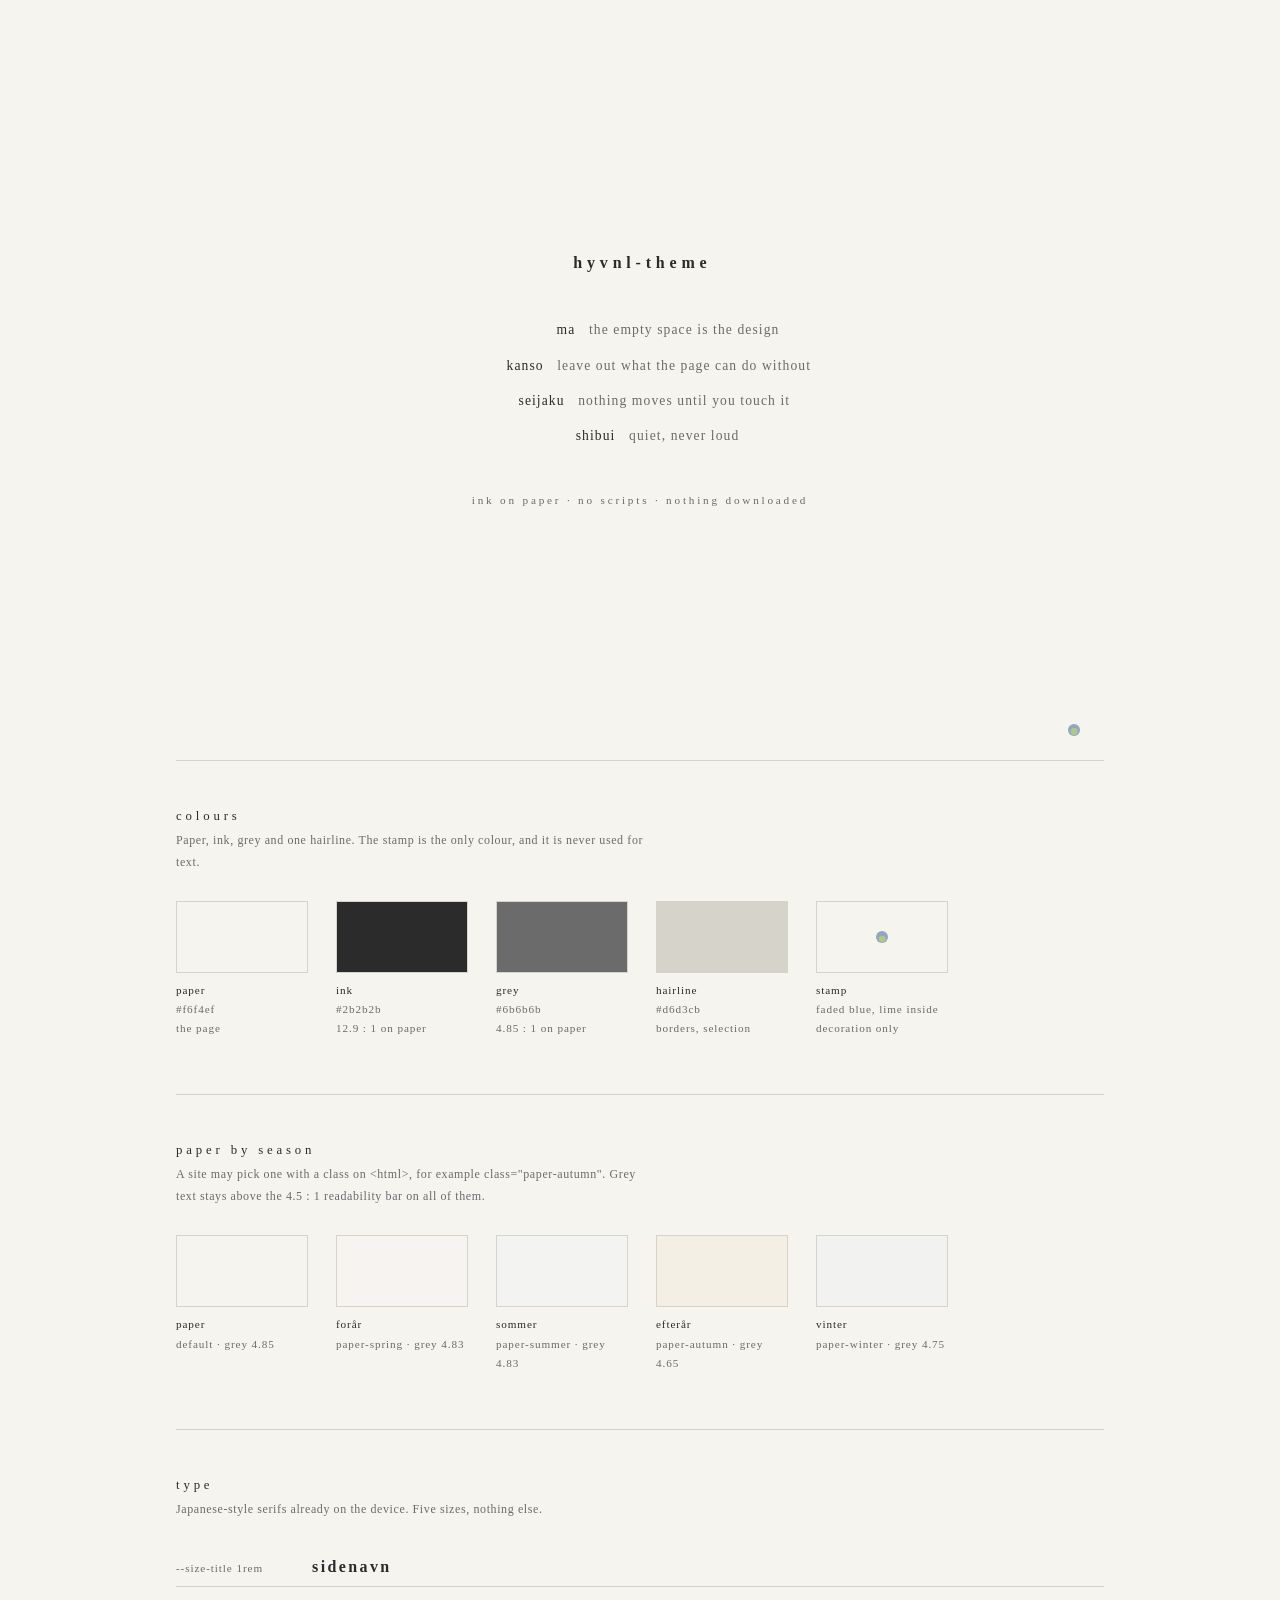
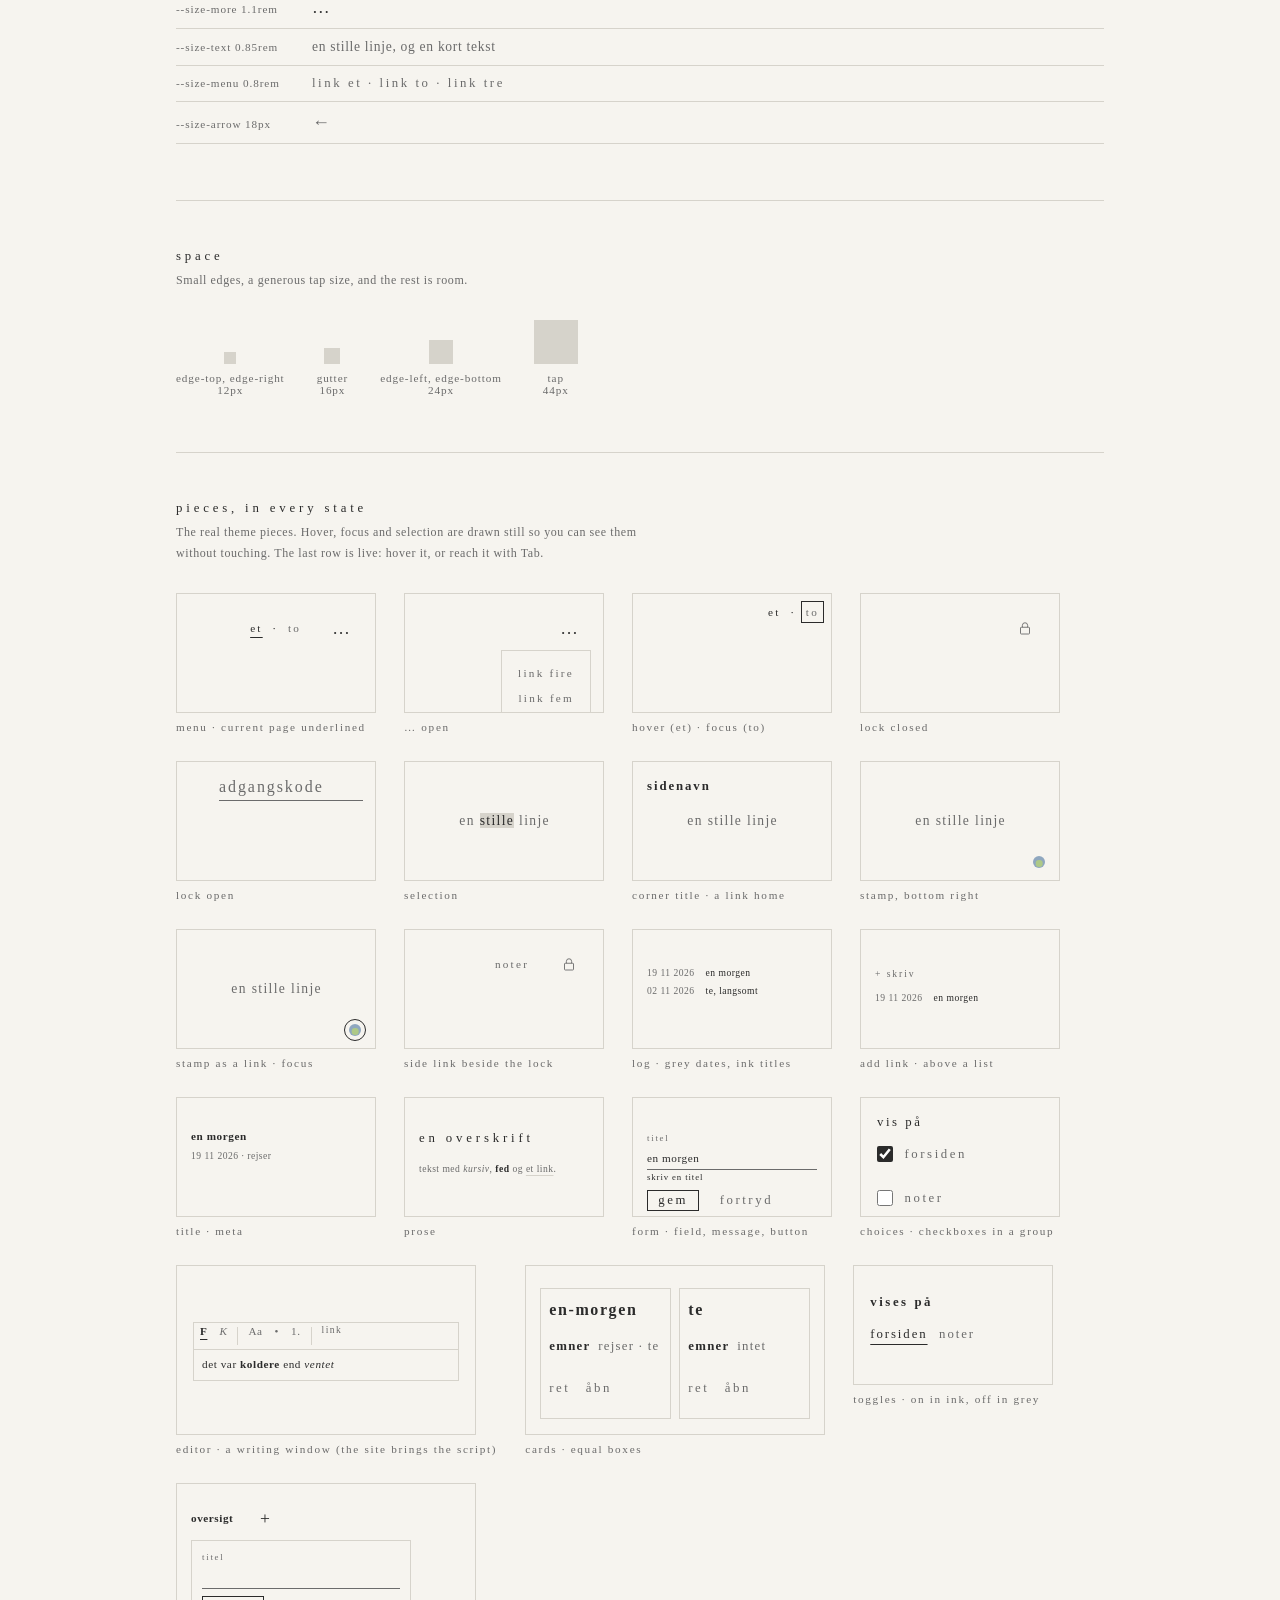
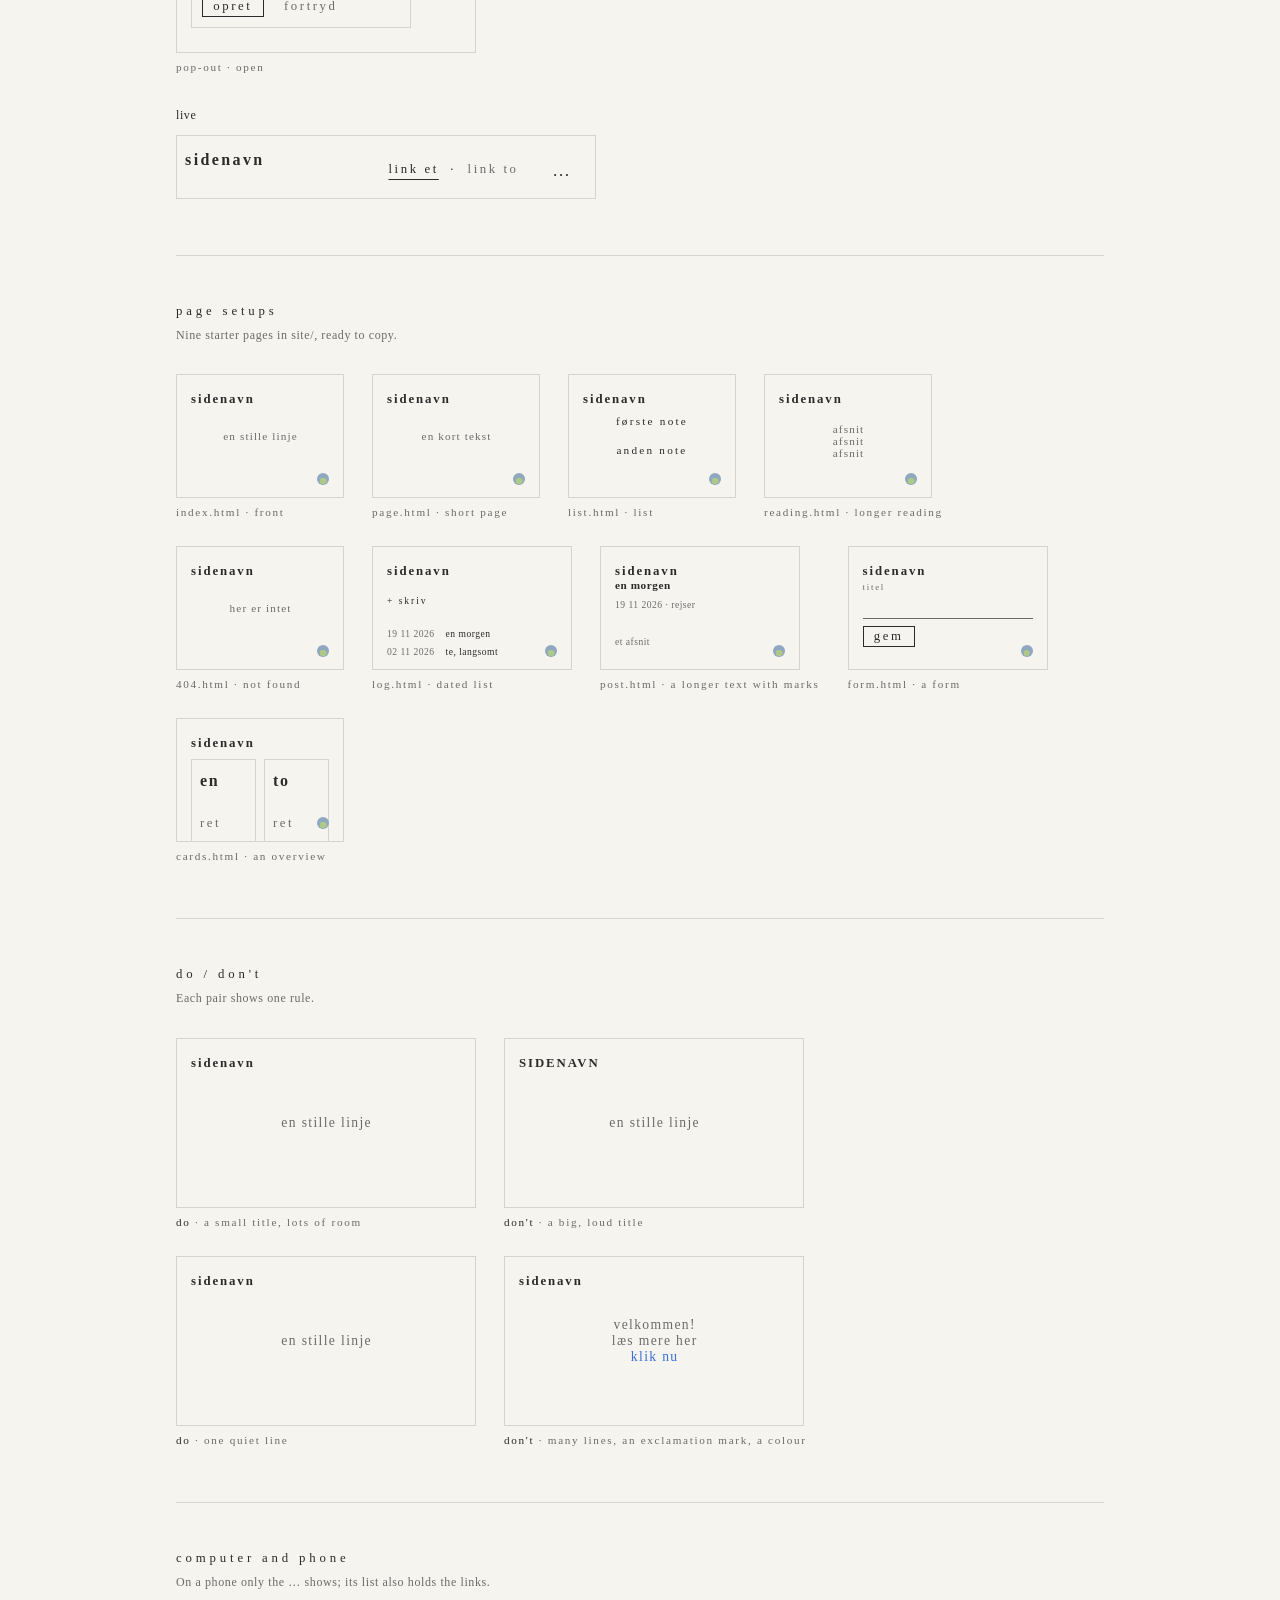
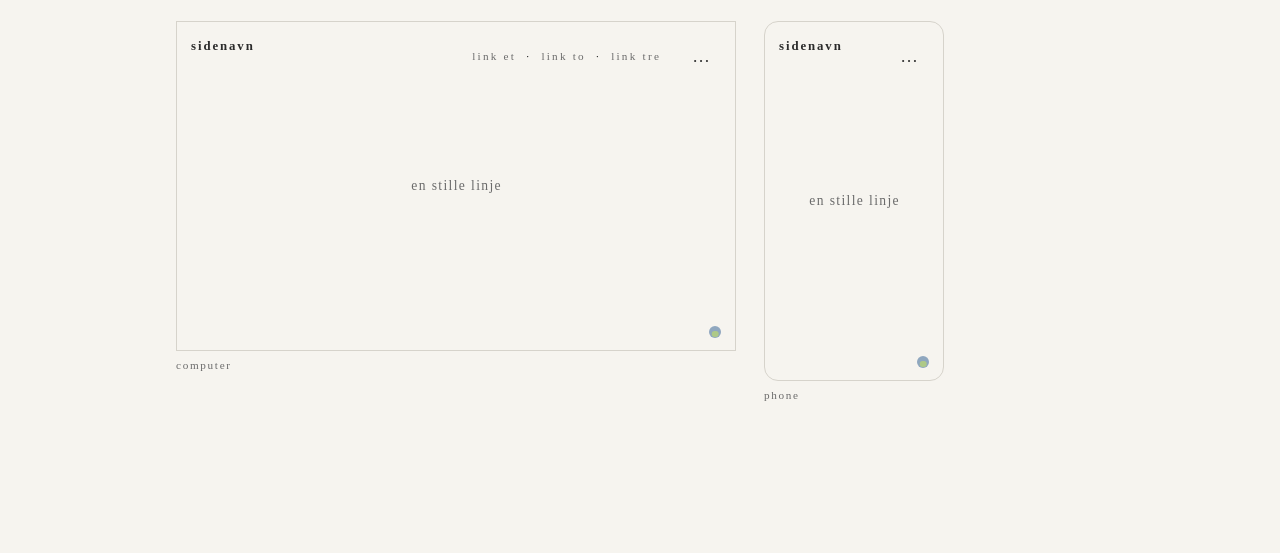
==== commit d3cd3444: "feat: the editor piece, script-src 'none' in the baseline (1.7.0) Co-Authored-By: Claude Sonnet 5.5 " ====
--- a/specimen/index.html
+++ b/specimen/index.html
@@ -92,6 +92,7 @@
       <div><div class="frame"><main class="center reading"><div class="prose"><h2>en overskrift</h2><p>tekst med <em>kursiv</em>, <strong>fed</strong> og <a href="#">et link</a>.</p></div></main></div><p class="cap" lang="en">prose</p></div>
       <div><div class="frame"><main class="center reading"><div class="form"><label class="field-label">titel</label><input class="field" type="text" value="en morgen"><p class="notice">skriv en titel</p><div class="actions"><button class="button" type="button">gem</button><a href="#">fortryd</a></div></div></main></div><p class="cap" lang="en">form · field, message, button</p></div>
       <div><div class="frame"><main class="center"><div class="form"><fieldset class="choices"><legend>vis på</legend><label class="choice"><input type="checkbox" checked>forsiden</label><label class="choice"><input type="checkbox">noter</label></fieldset></div></main></div><p class="cap" lang="en">choices · checkboxes in a group</p></div>
+      <div><div class="frame frame-wide"><main class="center"><div class="form"><div class="editor"><div class="editor-bar"><span class="editor-tool tool-b" aria-pressed="true">F</span><span class="editor-tool tool-i">K</span><span class="editor-gap"></span><span class="editor-tool">Aa</span><span class="editor-tool">•</span><span class="editor-tool">1.</span><span class="editor-gap"></span><span class="editor-tool is-word">link</span></div><div class="editor-area"><p>det var <strong>koldere</strong> end <em>ventet</em></p></div></div></div></main></div><p class="cap" lang="en">editor · a writing window (the site brings the script)</p></div>
       <div><div class="frame frame-wide"><main class="wide spec-cards"><ul class="cards"><li class="card"><p class="card-name">en-morgen</p><p class="card-line"><span class="card-label">emner</span>rejser · te</p><div class="card-actions"><a href="#">ret</a><a href="#">åbn</a></div></li><li class="card"><p class="card-name">te</p><p class="card-line"><span class="card-label">emner</span>intet</p><div class="card-actions"><a href="#">ret</a><a href="#">åbn</a></div></li></ul></main></div><p class="cap" lang="en">cards · equal boxes</p></div>
       <div><div class="frame"><main class="center"><div class="form"><fieldset class="toggles"><legend>vises på</legend><label class="toggle"><input type="checkbox" checked>forsiden</label><label class="toggle"><input type="checkbox">noter</label></fieldset></div></main></div><p class="cap" lang="en">toggles · on in ink, off in grey</p></div>
       <div><div class="frame frame-wide"><main class="wide spec-cards"><div class="head"><p class="title">oversigt</p><details class="pop pop-add" open><summary>+</summary><div class="pop-panel"><div class="form"><label class="field-label">titel</label><input class="field" type="text"><div class="actions"><button class="button" type="button">opret</button><a href="#">fortryd</a></div></div></div></details></div></main></div><p class="cap" lang="en">pop-out · open</p></div>
--- a/site/theme.css
+++ b/site/theme.css
@@ -1,4 +1,4 @@
-/* hyvnl-theme 1.6.0
+/* hyvnl-theme 1.7.0
    The shared look for my sites: ink on paper, lots of empty space.
    Don't edit this copy. Change it in the hyvnl-theme repo, then copy it in again.
    Guide: GUIDE.md in the hyvnl-theme repo. */
@@ -65,6 +65,8 @@
 a:focus-visible, summary:focus-visible { outline: 1px solid var(--ink); outline-offset: 4px; }
 ::selection { background: var(--hairline); color: var(--ink); }
 a, .lock-icon { transition: color var(--ink-fade) ease; }
+/* hidden means hidden, even for pieces that set their own display (1.7.0) */
+[hidden] { display: none !important; }
 
 /* ---------- menu: top right, links with a dot between, "…" folds out more ----------
    z-index keeps the menu above main.center (full height, positioned, and later in the page),
@@ -353,6 +355,88 @@
 .choices + .actions { margin-top: 1.2em; }
 .form + .form { margin-top: 3.6em; }
 
+/* ---------- editor: a writing window with a quiet row of tools (1.7.0) ----------
+   Look only: the site's own script builds it in place of a .area (and keeps the .area for when scripts are
+   off). A .editor holds a .editor-bar (role="toolbar") of .editor-tool buttons, with .editor-gap between
+   groups, an optional .editor-link row (an address field and its buttons), and the .editor-area itself
+   (contenteditable). A tool that is on has aria-pressed="true": ink, underlined. */
+.editor { margin: 0.3em 0 0; border: 1px solid var(--hairline); }
+.editor:focus-within { border-color: var(--ink); }
+.editor-bar {
+  position: sticky;
+  top: 0;
+  z-index: 1;
+  display: flex;
+  flex-wrap: wrap;
+  align-items: center;
+  border-bottom: 1px solid var(--hairline);
+  background: var(--paper);
+}
+.editor-tool {
+  min-width: var(--tap);
+  height: var(--tap);
+  padding: 0 0.5em;
+  border: 0;
+  border-radius: 0;
+  background: transparent;
+  color: var(--grey);
+  font: inherit;
+  font-size: var(--size-input);
+  letter-spacing: 0.05em;
+  cursor: pointer;
+  transition: color var(--ink-fade) ease;
+}
+.editor-tool:hover { color: var(--ink); }
+.editor-tool[aria-pressed="true"] { color: var(--ink); text-decoration: underline; text-underline-offset: 0.35em; }
+.editor-tool:focus-visible { outline: 1px solid var(--ink); outline-offset: -8px; }
+.editor-tool.tool-b { font-weight: 600; }
+.editor-tool.tool-i { font-style: italic; }
+.editor-tool.is-word { padding: 0 0.6em; font-size: var(--size-menu); letter-spacing: 0.15em; }
+.editor-gap { width: 1px; height: 18px; margin: 0 4px; background: var(--hairline); }
+.editor-link {
+  display: flex;
+  align-items: center;
+  gap: 0.8em;
+  padding: 0 10px;
+  border-bottom: 1px solid var(--hairline);
+  font-size: var(--size-menu);
+  letter-spacing: 0.15em;
+  color: var(--grey);
+}
+.editor-link .field { flex: 1; min-width: 0; margin: 0; }
+.editor-link button {
+  min-width: var(--tap);
+  min-height: var(--tap);
+  padding: 0 0.4em;
+  border: 0;
+  background: transparent;
+  color: var(--grey);
+  font: inherit;
+  cursor: pointer;
+}
+.editor-link button:hover { color: var(--ink); }
+.editor-link button:focus-visible { outline: 1px solid var(--ink); outline-offset: -8px; }
+.editor-area {
+  min-height: 18em;
+  padding: 10px;
+  color: var(--ink);
+  font-size: var(--size-input);
+  letter-spacing: 0.05em;
+  line-height: 1.8;
+  outline: none;
+  overflow-wrap: anywhere;
+}
+.editor-area > * { margin: 0; }
+.editor-area > * + * { margin-top: 1em; }
+.editor-area > * + h2, .editor-area > * + h3 { margin-top: 1.6em; }
+.editor-area h2, .editor-area h3 { font-size: var(--size-input); line-height: 1.8; letter-spacing: 0.1em; }
+.editor-area h2 { font-weight: 600; }
+.editor-area h3 { font-weight: normal; }
+.editor-area ul, .editor-area ol { padding-left: 1.4em; }
+.editor-area strong, .editor-area b { font-weight: 600; }
+.editor-area a { color: var(--ink); text-decoration: underline; text-decoration-color: var(--grey); text-underline-offset: 0.3em; }
+.editor + .notice { margin-top: 0.5em; }
+
 /* ---------- wide: a full-width page that starts top left (an overview, a dashboard) ----------
    <main class="wide"> instead of <main class="center">. The corner title, menu and stamp work the same. */
 .wide {
--- a/specimen/specimen.css
+++ b/specimen/specimen.css
@@ -36,6 +36,10 @@
 .frame-desk { width: 560px; height: 330px; }
 .frame-phone { width: 180px; height: 360px; border-radius: 14px; }
 .frame-thumb { width: 168px; height: 124px; }
+/* the editor, small enough for its frame */
+.frame .editor-tool { min-width: 0; height: 26px; padding: 0 6px; font-size: 0.7rem; }
+.frame .editor-tool.is-word { font-size: 0.6rem; }
+.frame .editor-area { min-height: 0; padding: 6px 8px; font-size: 0.7rem; line-height: 1.6; }
 /* the wide page inside a small frame: less room around it, smaller cards */
 .frame .wide { min-height: 0; height: 100%; padding: 30px 14px 0; }
 .frame .spec-cards { padding-top: 12px; }
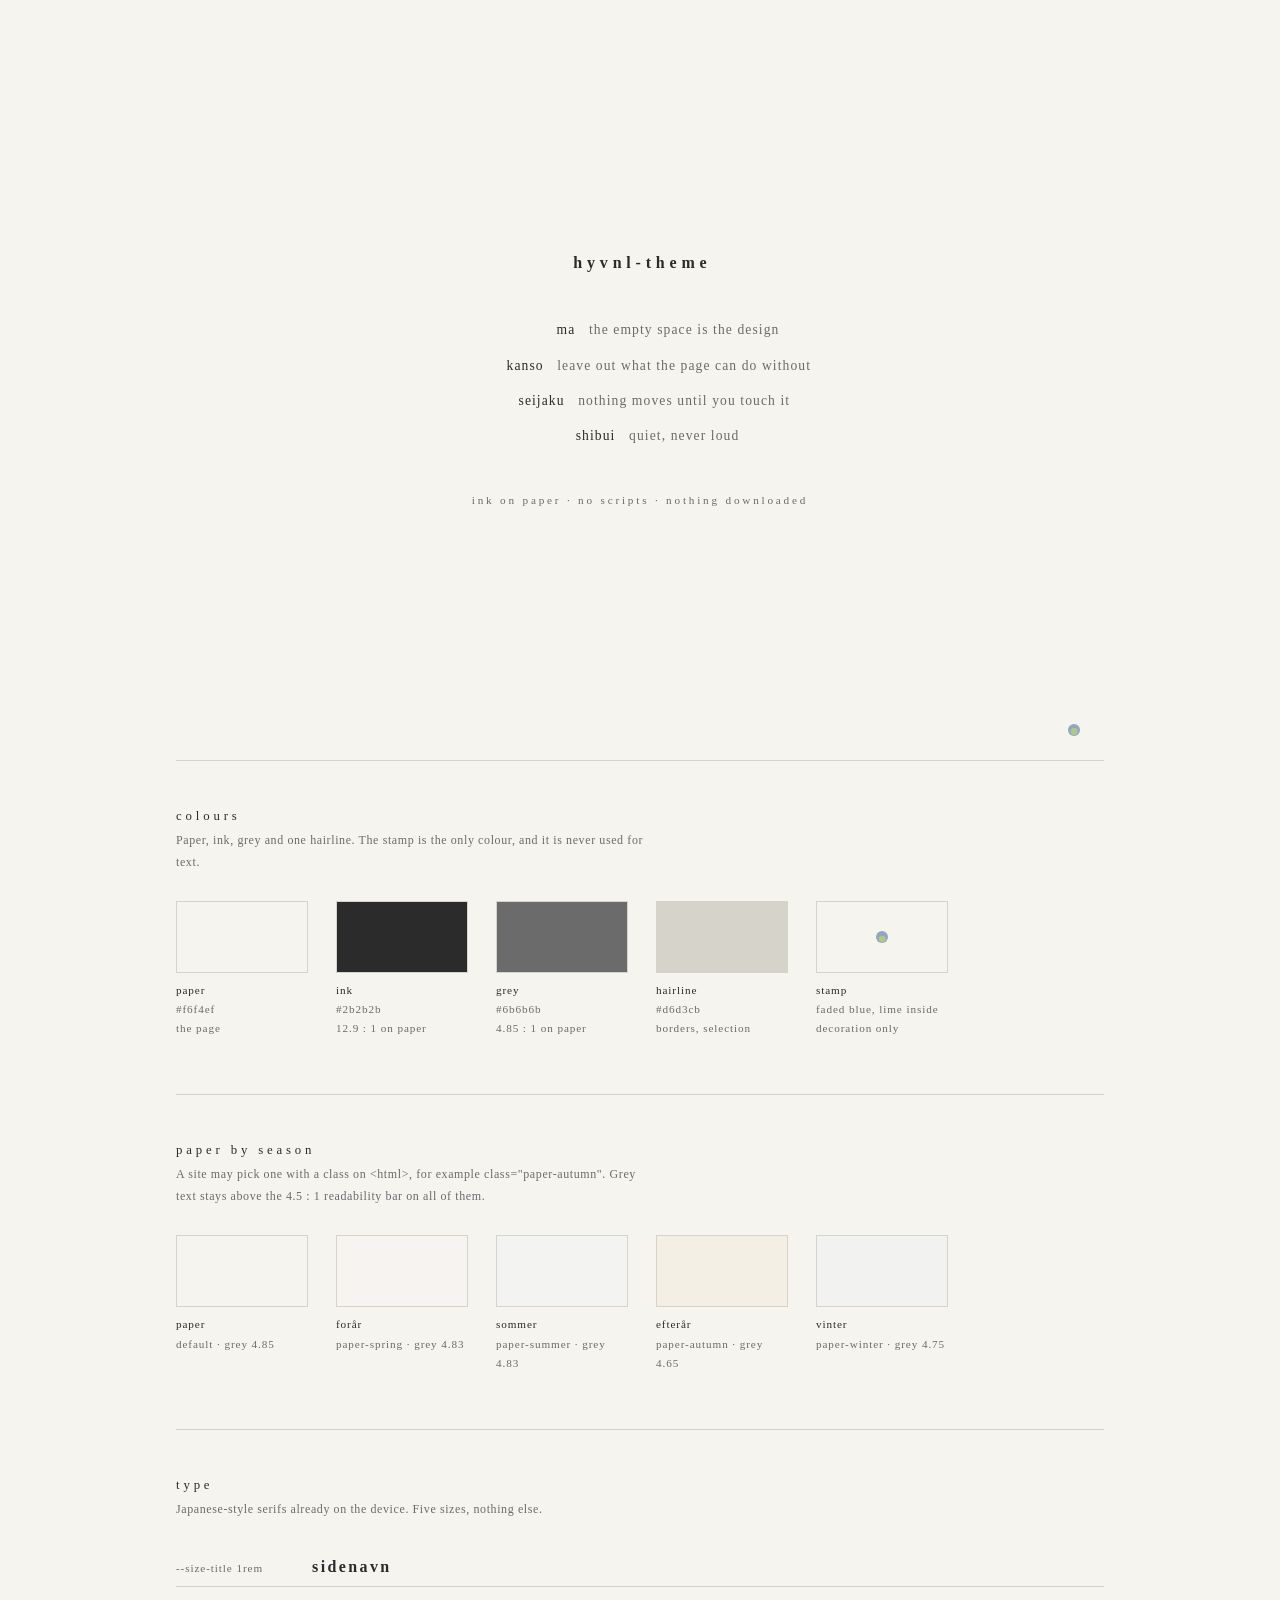
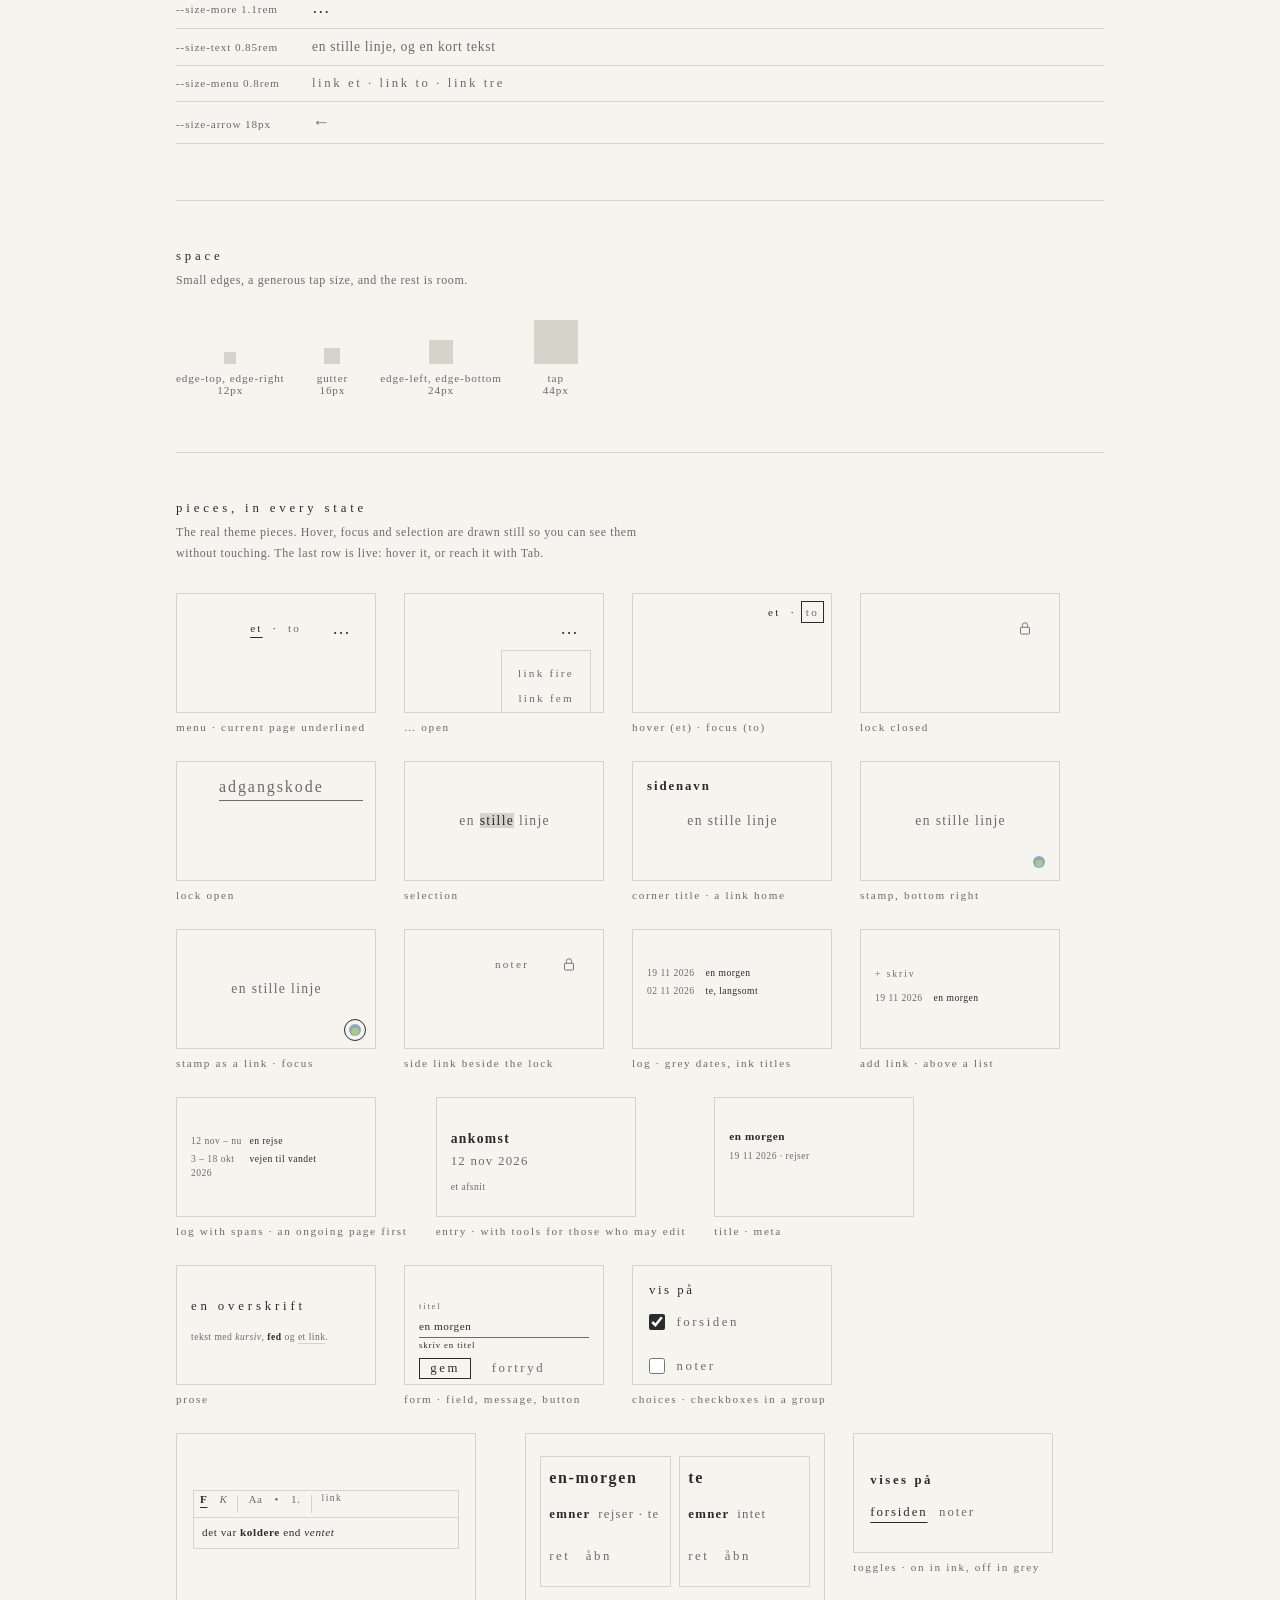
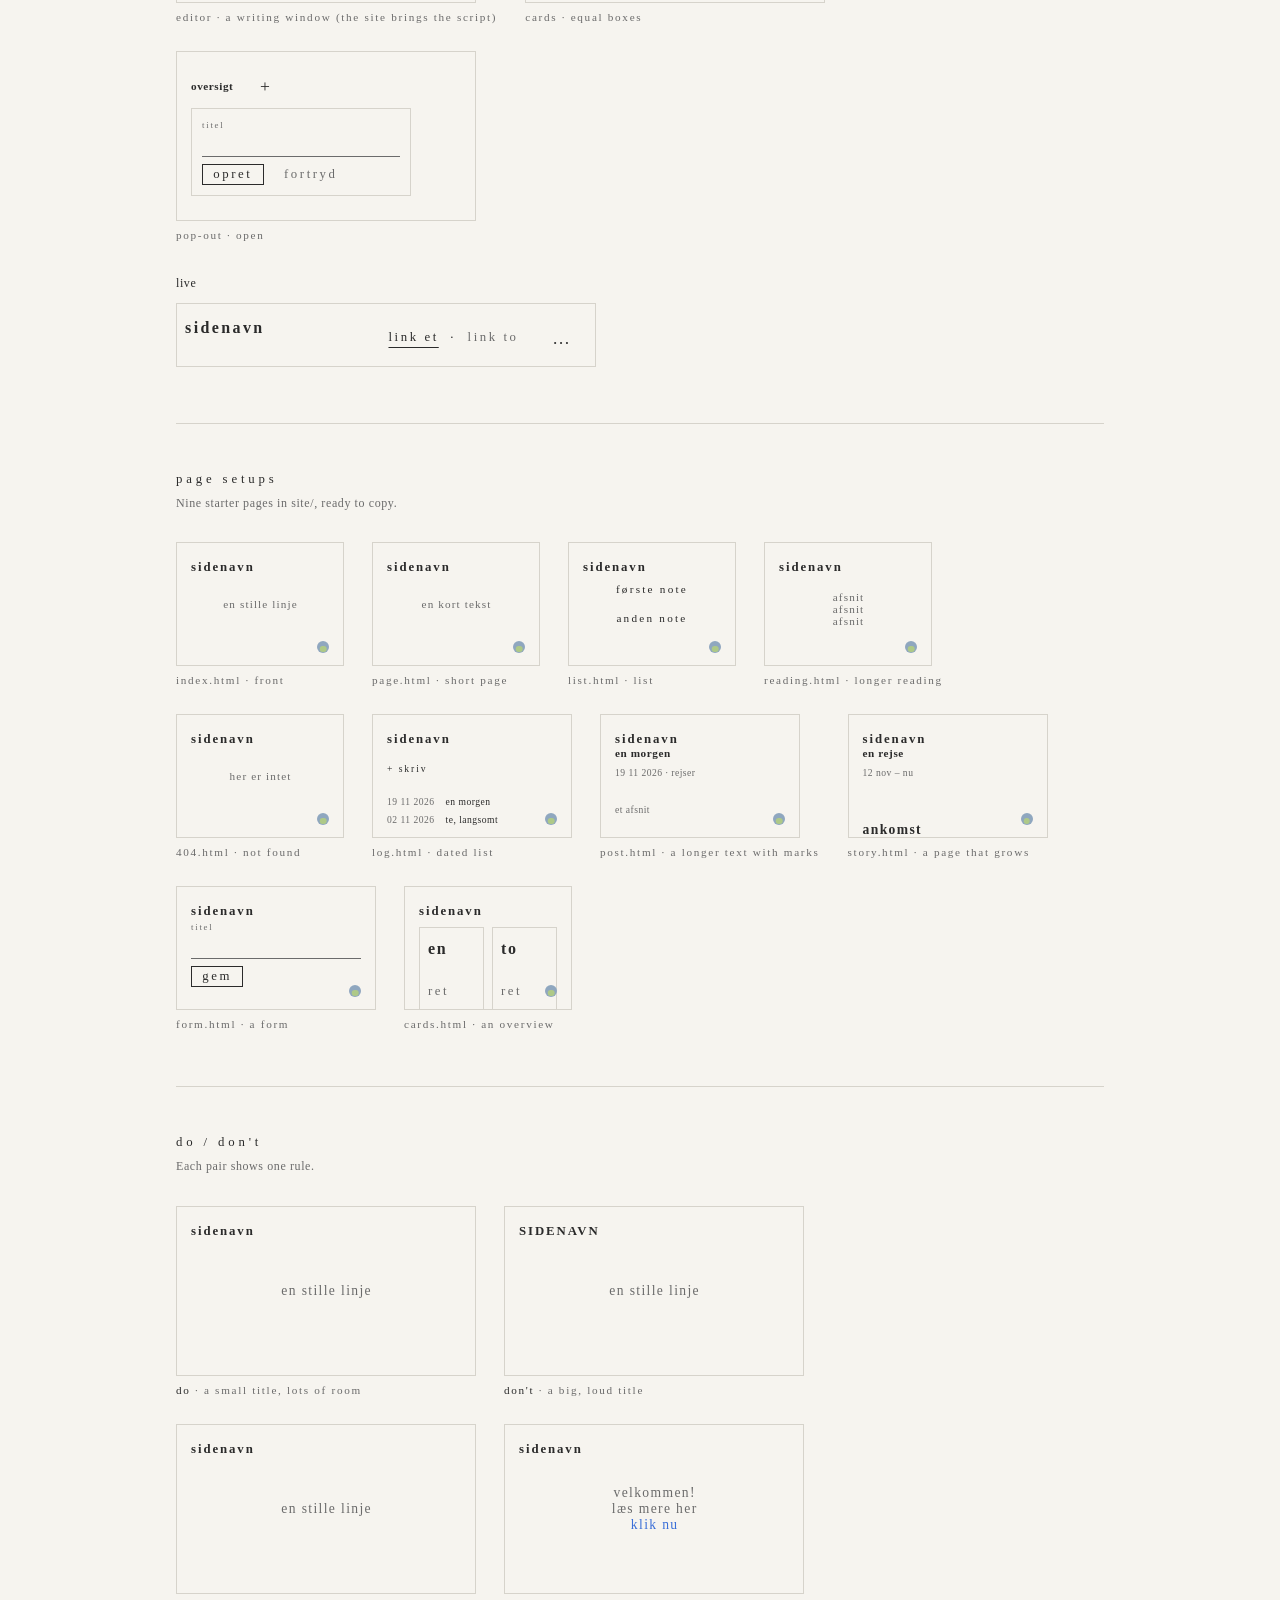
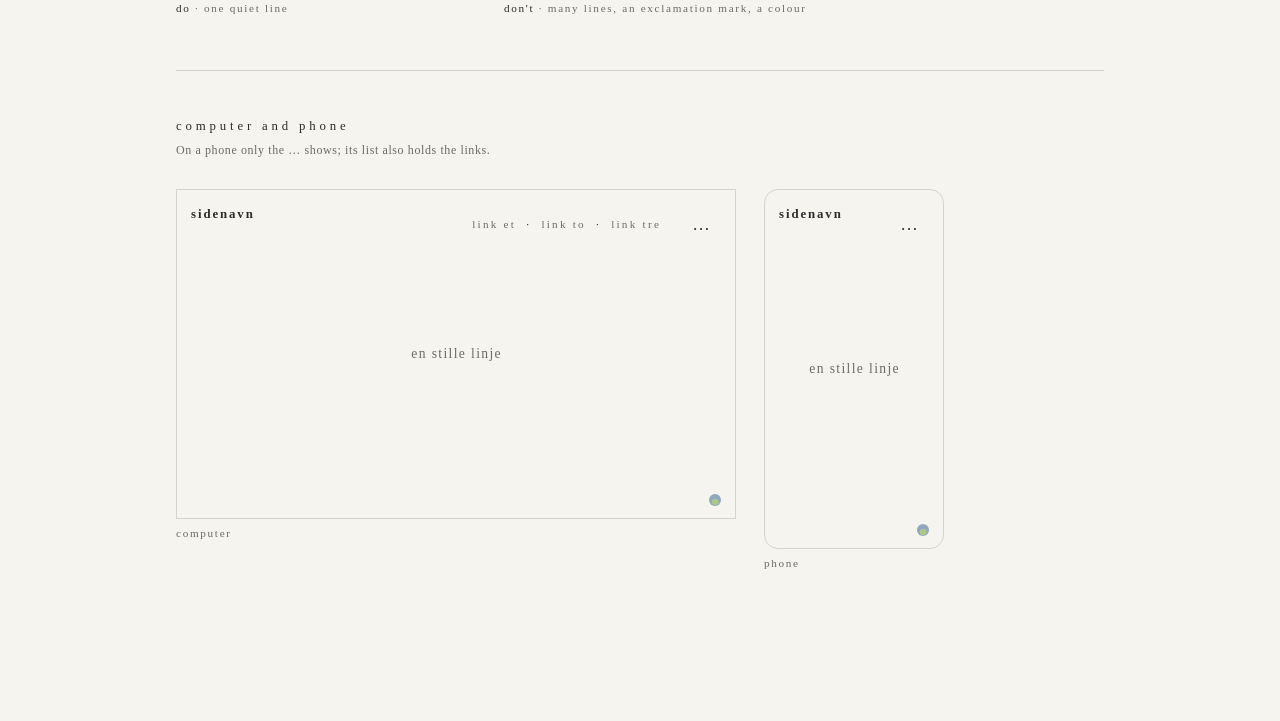
==== commit 83a105e9: "feat: entries, the log with spans, the add link that stays (1.8.0) Co-Authored-By: Claude Sonnet 5.5" ====
--- a/specimen/index.html
+++ b/specimen/index.html
@@ -6,6 +6,7 @@
 <title>hyvnl-theme · specimen</title>
 <link rel="stylesheet" href="../site/theme.css">
 <link rel="stylesheet" href="specimen.css">
+<link rel="icon" href="../site/favicon.ico" sizes="16x16 32x32">
 <link rel="icon" href="../site/favicon-32.png" sizes="32x32" type="image/png">
 <link rel="icon" href="../site/favicon.svg" type="image/svg+xml">
 <link rel="apple-touch-icon" href="../site/apple-touch-icon.png">
@@ -88,6 +89,8 @@
       <div><div class="frame"><div class="menu"><form class="lock"><label class="lock-icon"><svg width="12" height="14" viewBox="0 0 16 18" fill="none" stroke="currentColor" stroke-width="1.2" focusable="false"><rect x="2" y="8" width="12" height="9" rx="1"/><path d="M4.5 8V5.5a3.5 3.5 0 0 1 7 0V8"/></svg></label></form><a class="menu-side" href="#">noter</a></div></div><p class="cap" lang="en">side link beside the lock</p></div>
       <div><div class="frame"><main class="center reading"><ol class="log"><li><time class="log-date">19 11 2026</time><a href="#">en morgen</a></li><li><time class="log-date">02 11 2026</time><a href="#">te, langsomt</a></li></ol></main></div><p class="cap" lang="en">log · grey dates, ink titles</p></div>
       <div><div class="frame"><main class="center reading"><a class="add" href="#">+ skriv</a><ol class="log"><li><time class="log-date">19 11 2026</time><a href="#">en morgen</a></li></ol></main></div><p class="cap" lang="en">add link · above a list</p></div>
+      <div><div class="frame"><main class="center reading"><ol class="log log-spans"><li><span class="log-date">12 nov – nu</span><a href="#">en rejse</a></li><li><span class="log-date">3 – 18 okt 2026</span><a href="#">vejen til vandet</a></li></ol></main></div><p class="cap" lang="en">log with spans · an ongoing page first</p></div>
+      <div><div class="frame"><main class="center reading"><section class="entry"><h3 class="entry-title">ankomst</h3><p class="entry-date">12 nov 2026</p><div class="prose"><p>et afsnit</p></div><p class="entry-tools"><a href="#">ret</a> · <a href="#">slet</a></p></section></main></div><p class="cap" lang="en">entry · with tools for those who may edit</p></div>
       <div><div class="frame"><main class="center reading"><p class="title">en morgen</p><p class="meta">19 11 2026 · <a href="#">rejser</a></p></main></div><p class="cap" lang="en">title · meta</p></div>
       <div><div class="frame"><main class="center reading"><div class="prose"><h2>en overskrift</h2><p>tekst med <em>kursiv</em>, <strong>fed</strong> og <a href="#">et link</a>.</p></div></main></div><p class="cap" lang="en">prose</p></div>
       <div><div class="frame"><main class="center reading"><div class="form"><label class="field-label">titel</label><input class="field" type="text" value="en morgen"><p class="notice">skriv en titel</p><div class="actions"><button class="button" type="button">gem</button><a href="#">fortryd</a></div></div></main></div><p class="cap" lang="en">form · field, message, button</p></div>
@@ -115,6 +118,7 @@
       <div><div class="frame frame-thumb"><main class="center"><p class="name">sidenavn</p><p class="line">her er intet</p><span class="stamp"></span></main></div><p class="cap" lang="en">404.html · not found</p></div>
       <div><div class="frame frame-thumb"><main class="center reading"><p class="name">sidenavn</p><p class="add">+ skriv</p><ol class="log"><li><time class="log-date">19 11 2026</time><a href="#">en morgen</a></li><li><time class="log-date">02 11 2026</time><a href="#">te, langsomt</a></li></ol><span class="stamp"></span></main></div><p class="cap" lang="en">log.html · dated list</p></div>
       <div><div class="frame frame-thumb"><main class="center reading"><p class="name">sidenavn</p><p class="title">en morgen</p><p class="meta">19 11 2026 · rejser</p><div class="prose"><p>et afsnit</p></div><span class="stamp"></span></main></div><p class="cap" lang="en">post.html · a longer text with marks</p></div>
+      <div><div class="frame frame-thumb"><main class="center reading"><p class="name">sidenavn</p><p class="title">en rejse</p><p class="meta">12 nov – nu</p><section class="entry"><h3 class="entry-title">ankomst</h3><p class="entry-date">12 nov 2026</p></section><p class="add">+ tilføj</p><span class="stamp"></span></main></div><p class="cap" lang="en">story.html · a page that grows</p></div>
       <div><div class="frame frame-thumb"><main class="center reading"><p class="name">sidenavn</p><div class="form"><label class="field-label">titel</label><input class="field" type="text"><div class="actions"><button class="button" type="button">gem</button></div></div><span class="stamp"></span></main></div><p class="cap" lang="en">form.html · a form</p></div>
       <div><div class="frame frame-thumb"><main class="wide"><p class="name">sidenavn</p><ul class="cards"><li class="card"><p class="card-name">en</p><div class="card-actions"><a href="#">ret</a></div></li><li class="card"><p class="card-name">to</p><div class="card-actions"><a href="#">ret</a></div></li></ul><span class="stamp"></span></main></div><p class="cap" lang="en">cards.html · an overview</p></div>
     </div>
--- a/site/theme.css
+++ b/site/theme.css
@@ -1,4 +1,4 @@
-/* hyvnl-theme 1.7.0
+/* hyvnl-theme 1.8.0
    The shared look for my sites: ink on paper, lots of empty space.
    Don't edit this copy. Change it in the hyvnl-theme repo, then copy it in again.
    Guide: GUIDE.md in the hyvnl-theme repo. */
@@ -246,6 +246,12 @@
 .title + .add { margin-top: 1.2em; }
 .add + .log { margin-top: 0.6em; }
 
+/* ---------- add link that stays: always in the bottom left corner, also while the page scrolls (1.8.0) ----------
+   <p class="add-fixed"><a class="add" href="…">+ skriv</a></p>, for those who may add. Phones: a thin strip of paper
+   along the bottom, so it never covers words, and the stamp moves up above it. */
+.add-fixed { position: fixed; left: var(--edge-left); bottom: 8px; z-index: 1; margin: 0; background: var(--paper); }
+.add-fixed .add { width: auto; min-width: var(--tap); }
+
 /* ---------- log: grey dates next to ink titles ---------- */
 .log {
   margin: 0;
@@ -257,8 +263,24 @@
 }
 .log li { display: grid; grid-template-columns: 7.5em 1fr; gap: 0 1.2em; padding: 0.5em 0; }
 .log-date { color: var(--grey); white-space: nowrap; }
+/* Dates that are spans ("12 nov – nu", "12 dec 2025 – 4 jan 2026") get more room (1.8.0). On phones they stand above the title. */
+.log-spans li { grid-template-columns: 9.5em 1fr; }
+.log-spans .log-date { white-space: normal; }
 .log a { color: var(--ink); text-underline-offset: 0.3em; text-decoration-color: var(--hairline); }
 .log a:hover { text-decoration-line: underline; }
+
+/* ---------- entry: one dated part of a longer, growing page (1.8.0) ----------
+   <section class="entry" id="n1"><h2 class="entry-title">…</h2><p class="entry-date">…</p><div class="prose">…</div></section> */
+.entry { width: 100%; max-width: var(--column); text-align: left; overflow-wrap: anywhere; scroll-margin-top: 1.6em; }
+.meta + .entry { margin-top: 2.4em; }
+.entry + .entry { margin-top: 3.6em; }
+.entry + .meta { margin-top: 2.4em; }
+.entry-title { margin: 0; font-size: var(--size-text); font-weight: 600; letter-spacing: 0.1em; line-height: 1.6; }
+.entry-date { margin: 0; font-size: var(--size-menu); letter-spacing: 0.1em; line-height: 1.8; color: var(--grey); }
+.entry-title + .prose, .entry-date + .prose { margin-top: 0.8em; }
+.entry-tools { margin: 0.6em 0 0; font-size: var(--size-menu); letter-spacing: 0.1em; line-height: var(--tap); color: var(--grey); }
+.entry-tools a { display: inline-block; padding: 0 1em; }
+.entry-tools a:first-child { margin-left: -1em; }
 
 /* ---------- prose: longer text with simple marks ---------- */
 .prose {
@@ -354,6 +376,9 @@
 .choice input:focus-visible { outline: 1px solid var(--ink); outline-offset: 4px; }
 .choices + .actions { margin-top: 1.2em; }
 .form + .form { margin-top: 3.6em; }
+.form + .meta { margin-top: 2.4em; }
+.form > .toggles { margin-top: 2em; }
+input[type="date"].field { -webkit-appearance: none; appearance: none; min-height: 40px; }
 
 /* ---------- editor: a writing window with a quiet row of tools (1.7.0) ----------
    Look only: the site's own script builds it in place of a .area (and keeps the .area for when scripts are
@@ -611,17 +636,20 @@
   .menu-links { display: none; }
   .phone-only { display: block; }
   .card { min-height: 0; }
+  .log-spans li { grid-template-columns: 1fr; }
+  .add-fixed { left: 0; right: 0; bottom: 0; padding: 0 var(--edge-left); border-top: 1px solid var(--hairline); }
+  main:has(> .add-fixed) > .stamp { bottom: calc(var(--edge-bottom) + var(--tap)); }
 }
 
 /* ---------- print: ink on white paper, title and words only ---------- */
 @media print {
   body { background: #fff; color: #000; }
-  .menu, .back, .add, .stamp, .form, .actions, .card-actions { display: none; }
+  .menu, .back, .add, .add-fixed, .entry-tools, .stamp, .form, .actions, .card-actions { display: none; }
   .wide { padding: 0; }
   .cards { display: block; }
   .card { min-height: 0; margin-bottom: 1em; }
   .center, .center.reading { display: block; min-height: 0; padding: 0; text-align: left; }
   .name { position: static; margin-bottom: 1em; }
   .line, .text, .list, .meta, .prose, .log-date, a { color: #000; }
-  .text, .log, .title, .meta, .prose { max-width: none; }
-}
+  .text, .log, .title, .meta, .entry, .prose { max-width: none; }
+}
